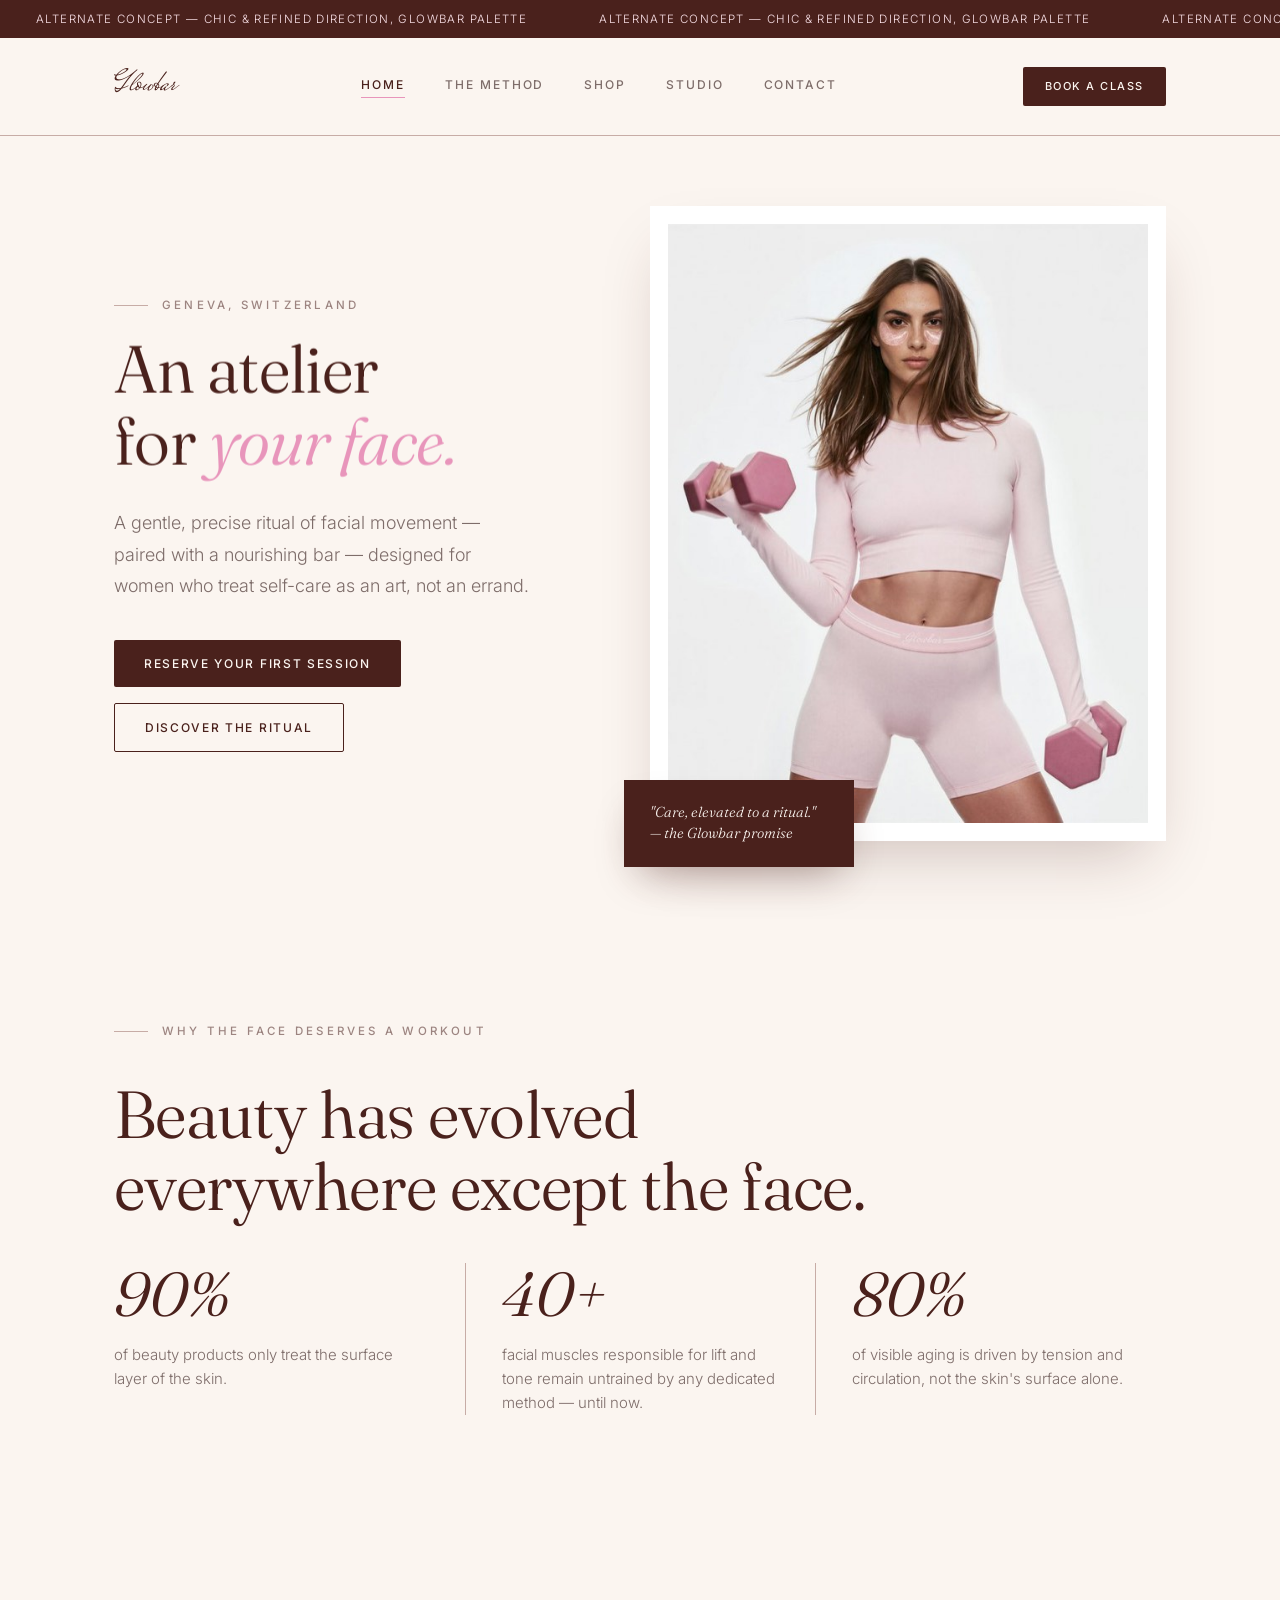
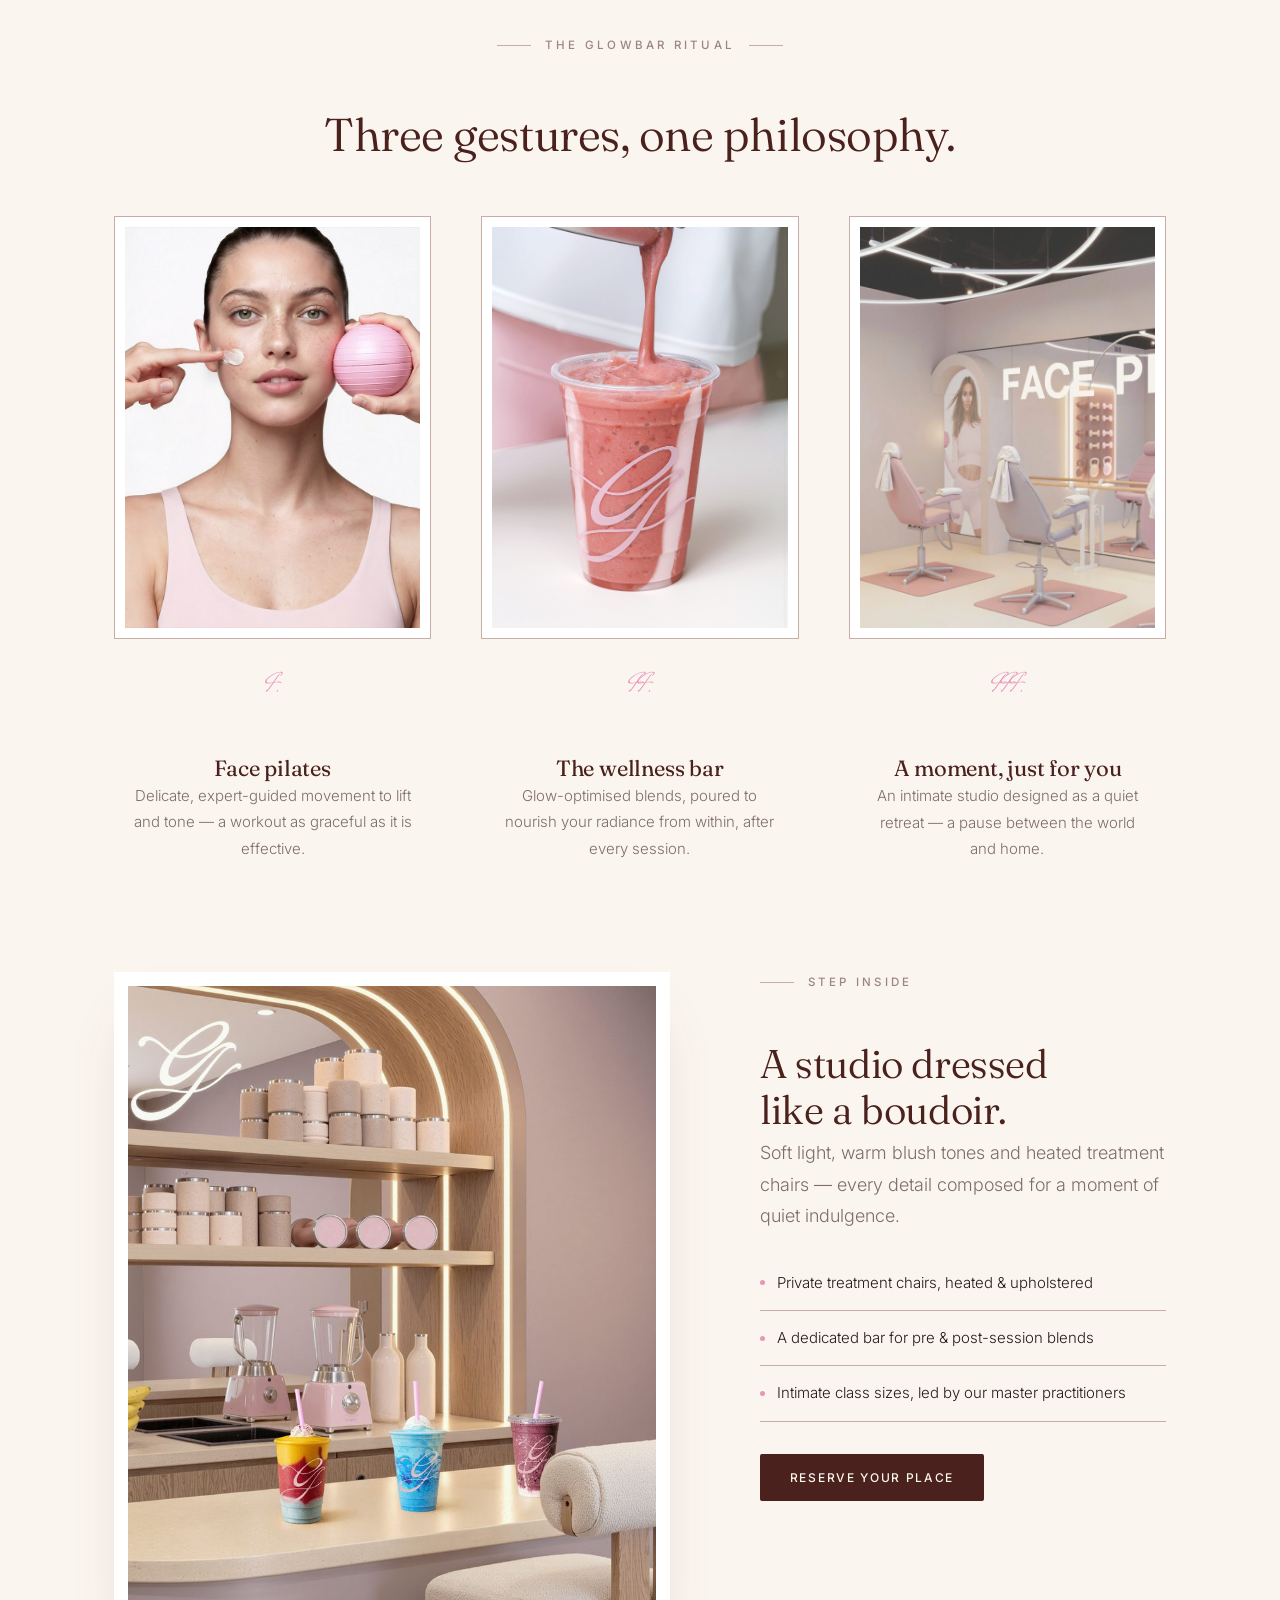
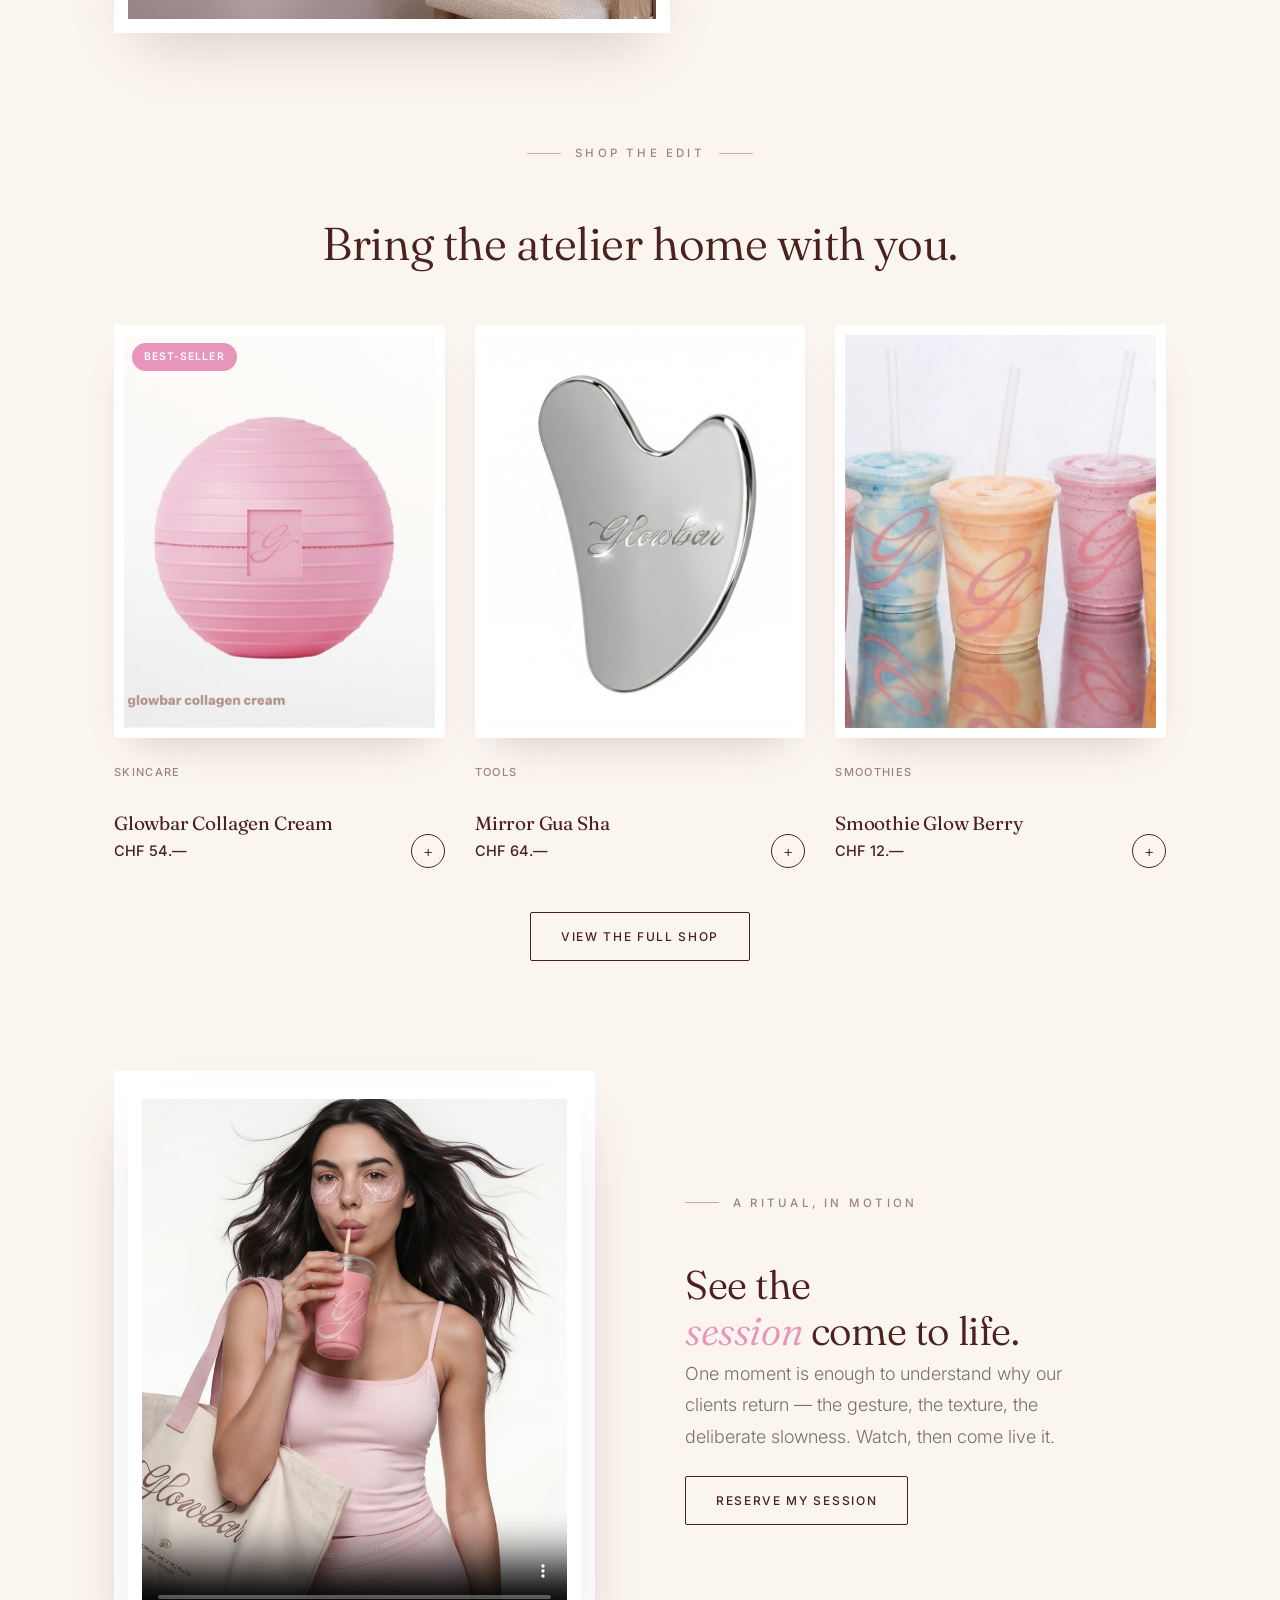
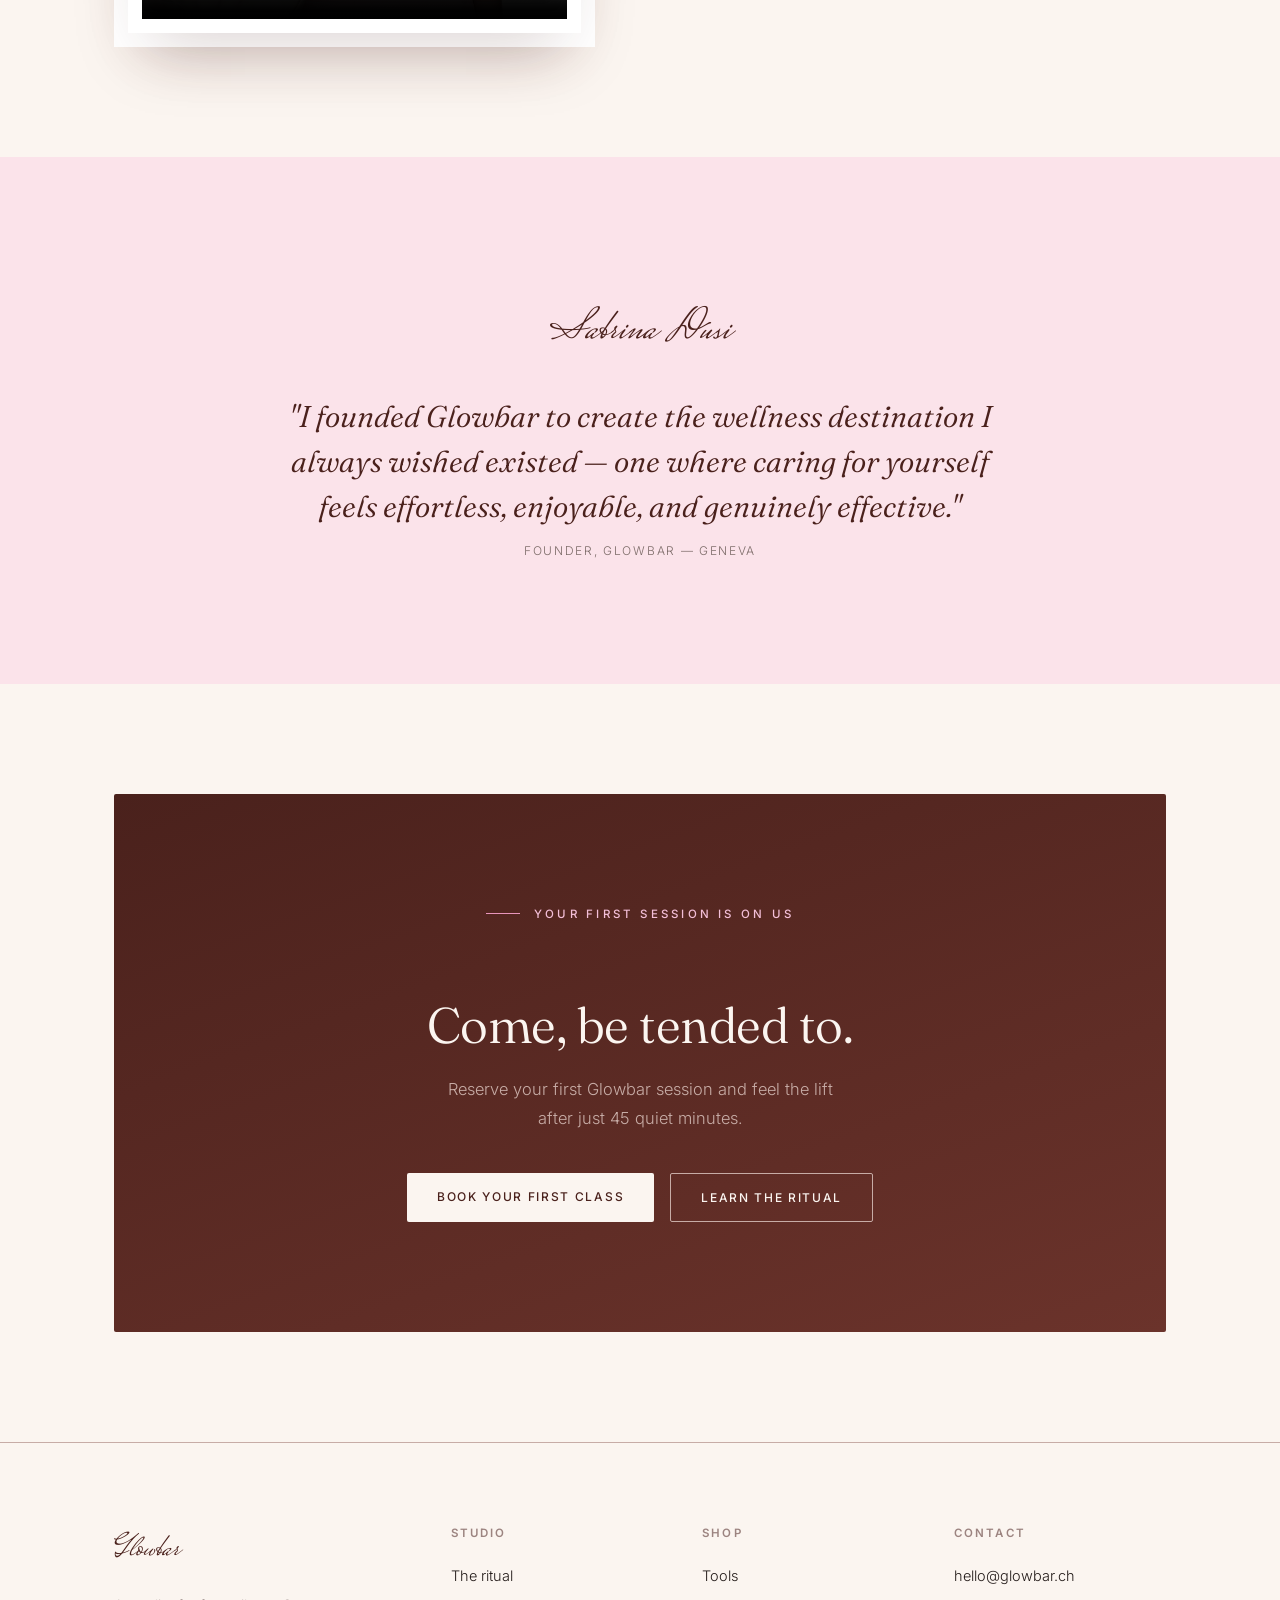
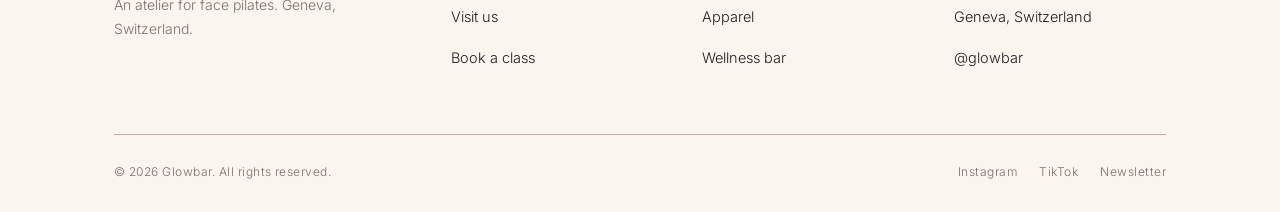
==== index.html @ 86239faf "Translate remaining French text to English Covers the page title, the video feature section (eyebrow" ====
<!DOCTYPE html>
<html lang="en">
<head>
<meta charset="UTF-8">
<meta name="viewport" content="width=device-width, initial-scale=1.0">
<title>Glowbar — Home of Face Pilates | Geneva</title>
<meta name="description" content="Glowbar — Geneva's atelier of face pilates. An intimate ritual of movement, nourishment and grace.">
<link rel="preconnect" href="https://fonts.googleapis.com">
<link rel="preconnect" href="https://fonts.gstatic.com" crossorigin>
<link href="https://fonts.googleapis.com/css2?family=Fraunces:ital,opsz,wght@0,9..144,300;0,9..144,340;0,9..144,400;0,9..144,500;0,9..144,600;1,9..144,300;1,9..144,400;1,9..144,500&family=Inter:wght@300;400;500;600&family=Mrs+Saint+Delafield&display=swap" rel="stylesheet">
<style>
  :root{
    --cream:        #FBF5F0;
    --cream-deep:   #F3E9E2;
    --blush:        #FBE3EA;
    --pink:         #F3BFD8;
    --pink-deep:    #E895BB;
    --mauve:        #C7ACA6;
    --mauve-deep:   #9C8480;
    --taupe:        #7E6D6A;
    --oxblood:      #4A211C;
    --oxblood-2:    #6B332B;
    --ink:          #241C1A;
    --white:        #FFFFFF;

    --font-display: 'Fraunces', serif;
    --font-script:  'Mrs Saint Delafield', cursive;
    --font-body:    'Inter', sans-serif;
    --ease: cubic-bezier(.16,.8,.3,1);
  }
  *,*::before,*::after{box-sizing:border-box;}
  html{scroll-behavior:smooth;}
  body{
    margin:0;background:var(--cream);color:var(--ink);
    font-family:var(--font-body);font-weight:300;
    font-size:16.5px;line-height:1.75;-webkit-font-smoothing:antialiased;
  }
  img{max-width:100%;display:block;}
  a{color:inherit;text-decoration:none;}
  ::selection{background:var(--pink);color:var(--oxblood);}
  .container{max-width:1180px;margin:0 auto;padding:0 clamp(20px,5vw,64px);}
  .eyebrow{
    display:flex;align-items:center;gap:14px;
    font-family:var(--font-body);font-size:11.5px;letter-spacing:.28em;text-transform:uppercase;
    color:var(--mauve-deep);margin-bottom:22px;font-weight:500;
  }
  .eyebrow::before, .eyebrow.center::after{content:"";width:34px;height:1px;background:var(--mauve);}
  .eyebrow.center{justify-content:center;}
  .center{text-align:center;}
  h1,h2,h3{font-family:var(--font-display);font-weight:400;letter-spacing:-0.01em;color:var(--oxblood);}
  em{font-style:italic;color:var(--pink-deep);}
  .script{font-family:var(--font-script);color:var(--oxblood);}

  /* HEADER */
  header{
    position:sticky;top:0;z-index:50;
    background:rgba(251,245,240,.9);backdrop-filter:blur(10px);
    border-bottom:1px solid var(--mauve);
  }
  .nav{display:flex;align-items:center;justify-content:space-between;padding:22px clamp(20px,5vw,64px);max-width:1180px;margin:0 auto;}
  .nav-logo{font-family:var(--font-script);font-size:30px;color:var(--oxblood);}
  .nav-links{display:flex;gap:40px;font-size:12px;letter-spacing:.16em;text-transform:uppercase;font-weight:500;}
  .nav-links a{position:relative;color:var(--taupe);padding-bottom:3px;}
  .nav-links a::after{
    content:"";position:absolute;left:0;right:0;bottom:0;height:1px;background:var(--pink-deep);
    transform:scaleX(0);transform-origin:left;transition:transform .35s var(--ease);
  }
  .nav-links a:hover::after, .nav-links a.active::after{transform:scaleX(1);}
  .nav-links a.active{color:var(--oxblood);}
  .nav-right{display:flex;align-items:center;gap:18px;}
  .nav-toggle{
    display:none;flex-direction:column;gap:5px;background:none;border:none;cursor:pointer;padding:8px;
  }
  .nav-toggle span{width:22px;height:1.5px;background:var(--oxblood);display:block;transition:transform .3s var(--ease),opacity .3s var(--ease);}
  .nav-toggle.open span:nth-child(1){transform:translateY(6.5px) rotate(45deg);}
  .nav-toggle.open span:nth-child(2){opacity:0;}
  .nav-toggle.open span:nth-child(3){transform:translateY(-6.5px) rotate(-45deg);}
  .mobile-panel{
    display:none;flex-direction:column;border-top:1px solid var(--mauve);background:var(--cream);
  }
  .mobile-panel.open{display:flex;}
  .mobile-panel a{
    padding:16px clamp(20px,5vw,64px);border-bottom:1px solid var(--mauve);
    font-size:13px;letter-spacing:.1em;text-transform:uppercase;font-weight:500;color:var(--ink);
  }
  .mobile-panel a.active{color:var(--oxblood);}
  .btn{
    display:inline-block;font-size:12px;letter-spacing:.14em;text-transform:uppercase;font-weight:500;
    padding:13px 30px;border-radius:2px;transition:all .3s var(--ease);
  }
  .btn-primary{background:var(--oxblood);color:var(--cream);}
  .btn-primary:hover{background:var(--oxblood-2);}
  .btn-outline{border:1px solid var(--oxblood);color:var(--oxblood);}
  .btn-outline:hover{background:var(--oxblood);color:var(--cream);}
  .btn-sm{padding:10px 22px;font-size:11px;}

  /* HERO */
  .hero{padding:70px 0 110px;position:relative;}
  .hero-grid{display:grid;grid-template-columns:.95fr 1.05fr;gap:70px;align-items:center;}
  .display{font-size:clamp(42px,5.2vw,68px);line-height:1.08;margin:0 0 26px;font-weight:340;}
  .hero-stats .display{max-width:780px;}
  .stats-row{
    display:grid;grid-template-columns:repeat(3,1fr);gap:0;margin-top:56px;
  }
  .stat-block{
    padding:0 36px;border-left:1px solid var(--mauve);
  }
  .stat-block:first-child{padding-left:0;border-left:none;}
  .stat-number{
    display:block;font-family:var(--font-display);font-style:italic;font-weight:340;
    font-size:clamp(40px,5vw,62px);color:var(--oxblood);line-height:1;margin-bottom:18px;
  }
  .stat-block p{color:var(--taupe);font-size:15px;line-height:1.6;margin:0;}
  @media (max-width:900px){
    .stats-row{grid-template-columns:1fr;gap:36px;}
    .stat-block{padding-left:0;border-left:none;padding-top:28px;border-top:1px solid var(--mauve);}
    .stat-block:first-child{padding-top:0;border-top:none;}
  }
  .lede{font-size:18px;color:var(--taupe);max-width:420px;margin-bottom:38px;font-weight:300;}
  .cta-row{display:flex;gap:16px;flex-wrap:wrap;}
  .hero-media{position:relative;}
  .hero-media .frame{
    position:relative;padding:18px;background:var(--white);
    box-shadow:0 30px 60px -20px rgba(74,33,28,.25);
  }
  .hero-media img{aspect-ratio:4/5;object-fit:cover;}
  .hero-media .corner{
    position:absolute;bottom:-26px;left:-26px;
    background:var(--oxblood);color:var(--cream);
    padding:22px 26px;max-width:230px;
    font-family:var(--font-display);font-style:italic;font-size:14.5px;line-height:1.5;
    box-shadow:0 20px 40px -15px rgba(74,33,28,.4);
  }

  /* DIVIDER QUOTE */
  .statement{padding:100px 0;text-align:center;border-top:1px solid var(--mauve);border-bottom:1px solid var(--mauve);}
  .statement p{
    font-family:var(--font-display);font-style:italic;font-weight:340;
    font-size:clamp(24px,3.4vw,38px);line-height:1.35;max-width:820px;margin:0 auto;color:var(--oxblood);
  }

  /* METHOD */
  .section{padding:110px 0;}
  .section-head{max-width:640px;margin:0 auto 70px;}
  .section-head h2{font-size:clamp(30px,3.6vw,46px);line-height:1.15;font-weight:340;}
  .pillars{display:grid;grid-template-columns:repeat(3,1fr);gap:50px;}
  .pillar{text-align:center;}
  .pillar-media{
    aspect-ratio:3/4;overflow:hidden;margin-bottom:26px;
    border:1px solid var(--mauve);padding:10px;background:var(--white);
  }
  .pillar-media img{width:100%;height:100%;object-fit:cover;}
  .pillar .roman{font-family:var(--font-script);font-size:26px;color:var(--pink-deep);display:block;margin-bottom:10px;}
  .pillar h3{font-size:22px;margin-bottom:12px;font-weight:400;}
  .pillar p{color:var(--taupe);font-size:15px;max-width:280px;margin:0 auto;}

  /* SPLIT */
  .split{display:grid;grid-template-columns:1fr 1fr;gap:90px;align-items:center;}
  .split.split-wide{grid-template-columns:1.3fr .95fr;align-items:stretch;}
  .split.split-wide .split-media{height:100%;}
  .split.split-wide .split-media img{height:100%;object-fit:cover;}
  .split-media{padding:14px;background:var(--white);box-shadow:0 30px 60px -25px rgba(74,33,28,.22);}
  .split-media img{aspect-ratio:5/6;object-fit:cover;}
  .split-copy h2{font-size:clamp(28px,3.4vw,40px);line-height:1.15;margin-bottom:20px;font-weight:340;}
  .split-copy .lede{margin-bottom:24px;}
  .split-copy ul{list-style:none;margin:0 0 32px;padding:0;}
  .split-copy li{
    padding:14px 0;border-bottom:1px solid var(--mauve);
    display:flex;align-items:center;gap:12px;color:var(--ink);font-size:15px;
  }
  .split-copy li::before{content:"";width:5px;height:5px;border-radius:50%;background:var(--pink-deep);flex:none;}

  /* ESHOP PREVIEW */
  .eshop-preview{display:grid;grid-template-columns:repeat(3,1fr);gap:30px;}
  .eshop-card-media{
    aspect-ratio:4/5;background:var(--white);padding:10px;margin-bottom:18px;
    box-shadow:0 20px 40px -22px rgba(74,33,28,.25);position:relative;overflow:hidden;
  }
  .eshop-card-media img{width:100%;height:100%;object-fit:cover;transition:transform .5s var(--ease);}
  .eshop-card:hover .eshop-card-media img{transform:scale(1.04);}
  .eshop-card-tag{
    position:absolute;top:18px;left:18px;background:var(--pink-deep);color:var(--white);
    font-size:10.5px;letter-spacing:.1em;text-transform:uppercase;padding:5px 12px;border-radius:999px;font-weight:600;
  }
  .eshop-card .cat{font-size:11px;letter-spacing:.12em;text-transform:uppercase;color:var(--mauve-deep);font-weight:500;}
  .eshop-card h3{font-size:19px;margin:6px 0 10px;font-weight:400;}
  .eshop-card .product-row{display:flex;align-items:center;justify-content:space-between;}
  .eshop-card .price{font-family:var(--font-body);font-size:14.5px;color:var(--oxblood);font-weight:500;}
  .eshop-card .add-link{
    width:34px;height:34px;border-radius:50%;border:1px solid var(--oxblood);color:var(--oxblood);
    display:flex;align-items:center;justify-content:center;font-size:16px;transition:all .25s var(--ease);
  }
  .eshop-card .add-link:hover{background:var(--oxblood);color:var(--cream);transform:rotate(90deg);}

  /* VIDEO FEATURE */
  .video-feature{
    position:relative;padding:14px;background:var(--white);
    box-shadow:0 30px 60px -25px rgba(74,33,28,.22);
  }
  .video-feature video{width:100%;aspect-ratio:9/16;max-height:520px;object-fit:cover;display:block;background:var(--ink);}

  @media (max-width:900px){
    .eshop-preview{grid-template-columns:1fr 1fr;}
  }

  /* FOUNDER QUOTE */
  .quote-section{padding:120px 0;background:var(--blush);}
  .quote-block{max-width:760px;margin:0 auto;text-align:center;}
  .quote-block .script{font-size:44px;display:block;margin-bottom:24px;}
  .quote-block blockquote{
    font-family:var(--font-display);font-style:italic;font-weight:340;
    font-size:clamp(22px,2.8vw,30px);line-height:1.5;color:var(--oxblood);margin:0 0 22px;
  }
  .quote-block cite{font-size:12px;letter-spacing:.14em;text-transform:uppercase;color:var(--taupe);font-style:normal;}

  /* CTA */
  .cta-band{
    background:linear-gradient(160deg,var(--oxblood),var(--oxblood-2));
    color:var(--cream);padding:110px 0;text-align:center;border-radius:2px;
  }
  .cta-band .eyebrow{color:var(--pink);justify-content:center;}
  .cta-band .eyebrow::before, .cta-band .eyebrow::after{background:var(--pink-deep);}
  .cta-band h2{color:var(--cream);font-size:clamp(30px,4.2vw,50px);font-weight:340;margin-bottom:22px;}
  .cta-band p{color:var(--mauve);max-width:420px;margin:0 auto 40px;}
  .cta-band .cta-row{justify-content:center;}
  .btn-light{background:var(--cream);color:var(--oxblood);}
  .btn-light:hover{background:var(--white);}
  .btn-ghost-dark{border:1px solid var(--mauve);color:var(--cream);}
  .btn-ghost-dark:hover{border-color:var(--cream);}

  /* FOOTER */
  footer{padding:80px 0 30px;border-top:1px solid var(--mauve);}
  .footer-top{display:grid;grid-template-columns:1.4fr 1fr 1fr 1fr;gap:40px;padding-bottom:50px;}
  .footer-brand .script{font-size:32px;display:block;margin-bottom:10px;}
  .footer-brand p{color:var(--taupe);font-size:14px;max-width:240px;}
  .footer-col h4{font-size:11.5px;letter-spacing:.18em;text-transform:uppercase;color:var(--mauve-deep);margin:0 0 18px;font-weight:600;}
  .footer-col ul{list-style:none;margin:0;padding:0;}
  .footer-col li{margin-bottom:12px;}
  .footer-col a{color:var(--ink);font-size:14.5px;}
  .footer-col a:hover{color:var(--pink-deep);}
  .footer-bottom{
    display:flex;justify-content:space-between;padding-top:26px;border-top:1px solid var(--mauve);
    font-size:12px;color:var(--taupe);letter-spacing:.04em;
  }
  .footer-social{display:flex;gap:22px;}
  .footer-social a:hover{color:var(--pink-deep);}
  .banner{
    background:var(--oxblood);color:var(--blush);padding:9px 0;
    font-size:11.5px;letter-spacing:.12em;text-transform:uppercase;
    overflow:hidden;white-space:nowrap;
  }
  .banner .marquee{
    display:inline-flex;width:max-content;
    animation:marquee-scroll 24s linear infinite;
  }
  .banner .marquee span{padding:0 36px;}
  @keyframes marquee-scroll{
    from{transform:translateX(0);}
    to{transform:translateX(-50%);}
  }
  @media (prefers-reduced-motion:reduce){
    .banner .marquee{animation:none;}
  }

  /* TEXT DRIFT ON SCROLL */
  [data-parallax]{will-change:transform;}
  @media (prefers-reduced-motion:reduce){
    [data-parallax]{transform:none !important;}
  }

  @media (max-width:900px){
    .hero-grid, .split, .split.split-wide, .footer-top{grid-template-columns:1fr;gap:50px;}
    .split.split-wide .split-media{height:auto;}
    .split.split-wide .split-media img{height:auto;aspect-ratio:16/9;}
    .pillars{grid-template-columns:1fr;gap:60px;}
    .nav-links{display:none;}
    .nav-toggle{display:inline-flex;}
    .hero-media .corner{position:static;margin-top:18px;max-width:none;}
  }
</style>
</head>
<body>

<div class="banner">
  <div class="marquee" aria-hidden="false">
    <span>Alternate concept — chic &amp; refined direction, Glowbar palette</span>
    <span>Alternate concept — chic &amp; refined direction, Glowbar palette</span>
    <span>Alternate concept — chic &amp; refined direction, Glowbar palette</span>
    <span>Alternate concept — chic &amp; refined direction, Glowbar palette</span>
  </div>
</div>

<header>
  <nav class="nav">
    <a href="#" class="nav-logo">Glowbar</a>
    <div class="nav-links">
      <a href="#" class="active">Home</a>
      <a href="#method">The Method</a>
      <a href="shop.html">Shop</a>
      <a href="#studio">Studio</a>
      <a href="#contact">Contact</a>
    </div>
    <div class="nav-right">
      <a href="#book" class="btn btn-primary btn-sm">Book a class</a>
      <button class="nav-toggle" aria-label="Open menu" aria-expanded="false">
        <span></span><span></span><span></span>
      </button>
    </div>
  </nav>
  <div class="mobile-panel">
    <a href="#" class="active">Home</a>
    <a href="#method">The Method</a>
    <a href="shop.html">Shop</a>
    <a href="#studio">Studio</a>
    <a href="#contact">Contact</a>
    <a href="#book">Book a class</a>
  </div>
</header>

<main>

  <section class="hero">
    <div class="container hero-grid">
      <div class="hero-copy">
        <span class="eyebrow">Geneva, Switzerland</span>
        <h1 class="display" data-parallax>An atelier<br>for <em>your face.</em></h1>
        <p class="lede">A gentle, precise ritual of facial movement — paired with a nourishing bar — designed for women who treat self-care as an art, not an errand.</p>
        <div class="cta-row">
          <a href="#book" class="btn btn-primary">Reserve your first session</a>
          <a href="#method" class="btn btn-outline">Discover the ritual</a>
        </div>
      </div>
      <div class="hero-media">
        <div class="frame">
          <img src="assets/campaign-dumbbells.jpg" alt="Glowbar client holding pink sculpting weights" loading="eager" fetchpriority="high" decoding="async">
        </div>
        <div class="corner">"Care, elevated to a ritual." — the Glowbar promise</div>
      </div>
    </div>
  </section>

  <section class="hero hero-stats">
    <div class="container">
      <span class="eyebrow">Why the face deserves a workout</span>
      <h2 class="display" data-parallax>Beauty has evolved<br>everywhere except the face.</h2>
      <div class="stats-row">
        <div class="stat-block">
          <span class="stat-number">90%</span>
          <p>of beauty products only treat the surface layer of the skin.</p>
        </div>
        <div class="stat-block">
          <span class="stat-number">40+</span>
          <p>facial muscles responsible for lift and tone remain untrained by any dedicated method — until now.</p>
        </div>
        <div class="stat-block">
          <span class="stat-number">80%</span>
          <p>of visible aging is driven by tension and circulation, not the skin's surface alone.</p>
        </div>
      </div>
    </div>
  </section>

<section class="section" id="method">
    <div class="container">
      <div class="section-head center">
        <span class="eyebrow center">The Glowbar Ritual</span>
        <h2 data-parallax>Three gestures, one philosophy.</h2>
      </div>
      <div class="pillars">
        <article class="pillar">
          <div class="pillar-media"><img src="assets/treatment-ball.jpg" alt="Facial sculpting tool applied to the cheek" loading="lazy" decoding="async"></div>
          <span class="roman">I.</span>
          <h3 data-parallax>Face pilates</h3>
          <p>Delicate, expert-guided movement to lift and tone — a workout as graceful as it is effective.</p>
        </article>
        <article class="pillar">
          <div class="pillar-media"><img src="assets/smoothie-pour.jpg" alt="A Glowbar smoothie being poured" loading="lazy" decoding="async"></div>
          <span class="roman">II.</span>
          <h3 data-parallax>The wellness bar</h3>
          <p>Glow-optimised blends, poured to nourish your radiance from within, after every session.</p>
        </article>
        <article class="pillar">
          <div class="pillar-media"><img src="assets/studio-interior.jpg" alt="Glowbar studio interior" loading="lazy" decoding="async"></div>
          <span class="roman">III.</span>
          <h3 data-parallax>A moment, just for you</h3>
          <p>An intimate studio designed as a quiet retreat — a pause between the world and home.</p>
        </article>
      </div>
    </div>
  </section>

  <section class="section" id="studio" style="padding-top:0;">
    <div class="container">
      <div class="split split-wide">
        <div class="split-media"><img src="assets/wellness-counter.jpg" alt="Glowbar wellness bar counter with neon signage, smoothies and fresh ingredients" loading="lazy" decoding="async"></div>
        <div class="split-copy">
          <span class="eyebrow">Step inside</span>
          <h2 data-parallax>A studio dressed<br>like a boudoir.</h2>
          <p class="lede">Soft light, warm blush tones and heated treatment chairs — every detail composed for a moment of quiet indulgence.</p>
          <ul>
            <li>Private treatment chairs, heated &amp; upholstered</li>
            <li>A dedicated bar for pre &amp; post-session blends</li>
            <li>Intimate class sizes, led by our master practitioners</li>
          </ul>
          <div class="cta-row"><a href="#book" class="btn btn-primary">Reserve your place</a></div>
        </div>
      </div>
    </div>
  </section>

  <section class="section" style="padding-top:0;">
    <div class="container">
      <div class="section-head center">
        <span class="eyebrow center">Shop the edit</span>
        <h2 data-parallax>Bring the atelier home with you.</h2>
      </div>
      <div class="eshop-preview">
        <article class="eshop-card">
          <div class="eshop-card-media">
            <span class="eshop-card-tag">Best-seller</span>
            <img src="assets/product-collagen-cream.jpg" alt="Glowbar Collagen Cream" loading="lazy" decoding="async" width="800" height="946">
          </div>
          <span class="cat">Skincare</span>
          <h3 data-parallax>Glowbar Collagen Cream</h3>
          <div class="product-row">
            <span class="price">CHF 54.—</span>
            <a href="shop.html" class="add-link" aria-label="Discover Glowbar Collagen Cream">+</a>
          </div>
        </article>
        <article class="eshop-card">
          <div class="eshop-card-media">
            <img src="assets/product-tools-set.jpg" alt="Roller quartz rose, gua sha miroir et bandeau Glowbar" loading="lazy" decoding="async" width="800" height="800">
          </div>
          <span class="cat">Tools</span>
          <h3 data-parallax>Mirror Gua Sha</h3>
          <div class="product-row">
            <span class="price">CHF 64.—</span>
            <a href="shop.html" class="add-link" aria-label="Discover Mirror Gua Sha">+</a>
          </div>
        </article>
        <article class="eshop-card">
          <div class="eshop-card-media">
            <img src="assets/product-smoothie-lineup.jpg" alt="Gamme de smoothies glow Glowbar" loading="lazy" decoding="async" width="800" height="447">
          </div>
          <span class="cat">Smoothies</span>
          <h3 data-parallax>Smoothie Glow Berry</h3>
          <div class="product-row">
            <span class="price">CHF 12.—</span>
            <a href="shop.html" class="add-link" aria-label="Discover Smoothie Glow Berry">+</a>
          </div>
        </article>
      </div>
      <div class="cta-row" style="justify-content:center;margin-top:44px;">
        <a href="shop.html" class="btn btn-outline">View the full shop</a>
      </div>
    </div>
  </section>

  <section class="section" style="padding-top:0;">
    <div class="container">
      <div class="split">
        <div class="split-media">
          <div class="video-feature">
            <video controls preload="none" poster="assets/campaign-smoothie-tote.jpg" playsinline aria-label="Glowbar — discover the ritual in motion">
              <source src="assets/video/glow-ritual-2.mp4" type="video/mp4">
            </video>
          </div>
        </div>
        <div class="split-copy">
          <span class="eyebrow">A ritual, in motion</span>
          <h2 data-parallax>See the<br><em>session</em> come to life.</h2>
          <p class="lede">One moment is enough to understand why our clients return — the gesture, the texture, the deliberate slowness. Watch, then come live it.</p>
          <div class="cta-row"><a href="#book" class="btn btn-outline">Reserve my session</a></div>
        </div>
      </div>
    </div>
  </section>

  <section class="quote-section">
    <div class="container">
      <div class="quote-block">
        <span class="script" data-parallax>Sabrina Dusi</span>
        <blockquote data-parallax>"I founded Glowbar to create the wellness destination I always wished existed — one where caring for yourself feels effortless, enjoyable, and genuinely effective."</blockquote>
        <cite>Founder, Glowbar — Geneva</cite>
      </div>
    </div>
  </section>

  <section class="section" id="book">
    <div class="container">
      <div class="cta-band">
        <span class="eyebrow">Your first session is on us</span>
        <h2 data-parallax>Come, be tended to.</h2>
        <p>Reserve your first Glowbar session and feel the lift after just 45 quiet minutes.</p>
        <div class="cta-row">
          <a href="#" class="btn btn-light">Book your first class</a>
          <a href="#method" class="btn btn-ghost-dark">Learn the ritual</a>
        </div>
      </div>
    </div>
  </section>

</main>

<footer id="contact">
  <div class="container">
    <div class="footer-top">
      <div class="footer-brand">
        <span class="script">Glowbar</span>
        <p>An atelier for face pilates. Geneva, Switzerland.</p>
      </div>
      <div class="footer-col">
        <h4>Studio</h4>
        <ul>
          <li><a href="#method">The ritual</a></li>
          <li><a href="#studio">Visit us</a></li>
          <li><a href="#book">Book a class</a></li>
        </ul>
      </div>
      <div class="footer-col">
        <h4>Shop</h4>
        <ul>
          <li><a href="shop.html">Tools</a></li>
          <li><a href="shop.html">Apparel</a></li>
          <li><a href="shop.html">Wellness bar</a></li>
        </ul>
      </div>
      <div class="footer-col">
        <h4>Contact</h4>
        <ul>
          <li><a href="mailto:hello@glowbar.ch">hello@glowbar.ch</a></li>
          <li><a href="#">Geneva, Switzerland</a></li>
          <li><a href="#">@glowbar</a></li>
        </ul>
      </div>
    </div>
    <div class="footer-bottom">
      <span>© 2026 Glowbar. All rights reserved.</span>
      <div class="footer-social">
        <a href="#">Instagram</a><a href="#">TikTok</a><a href="#">Newsletter</a>
      </div>
    </div>
  </div>
</footer>

<script src="script.js" defer></script>
</body>
</html>
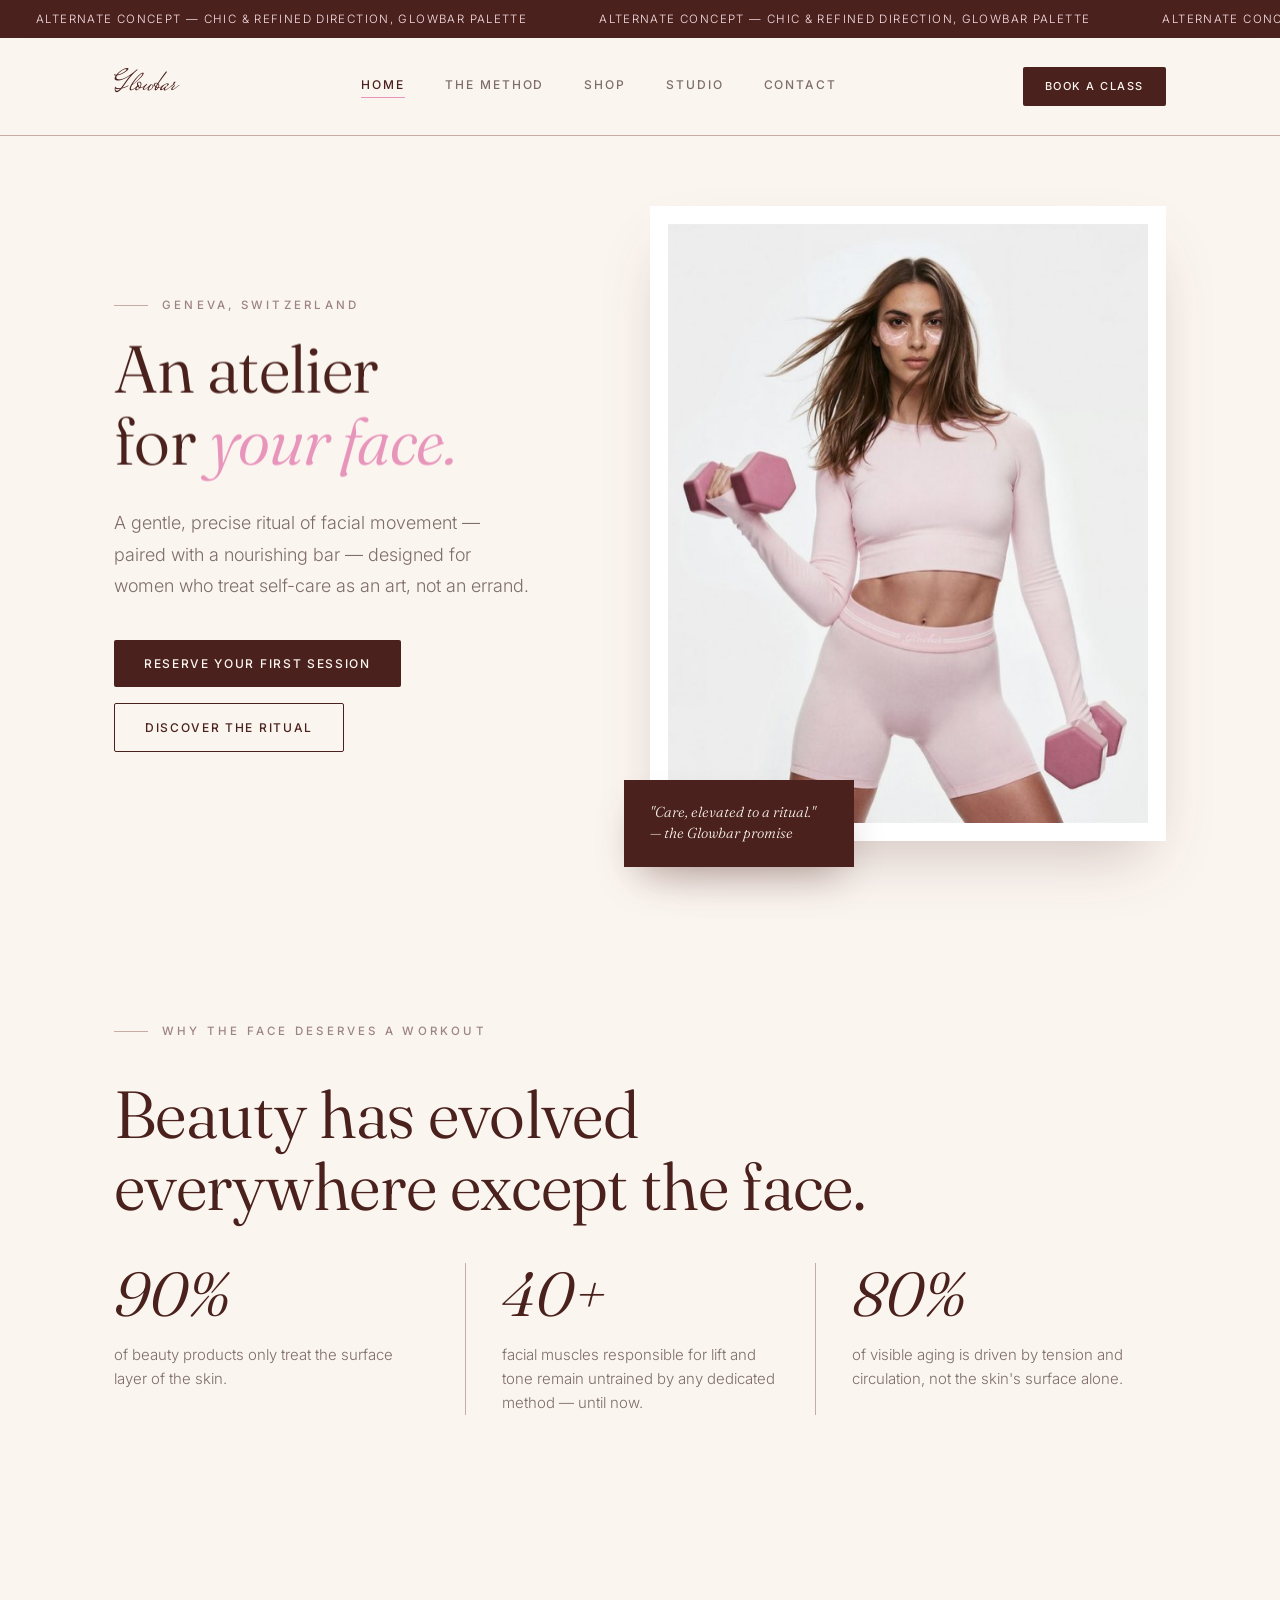
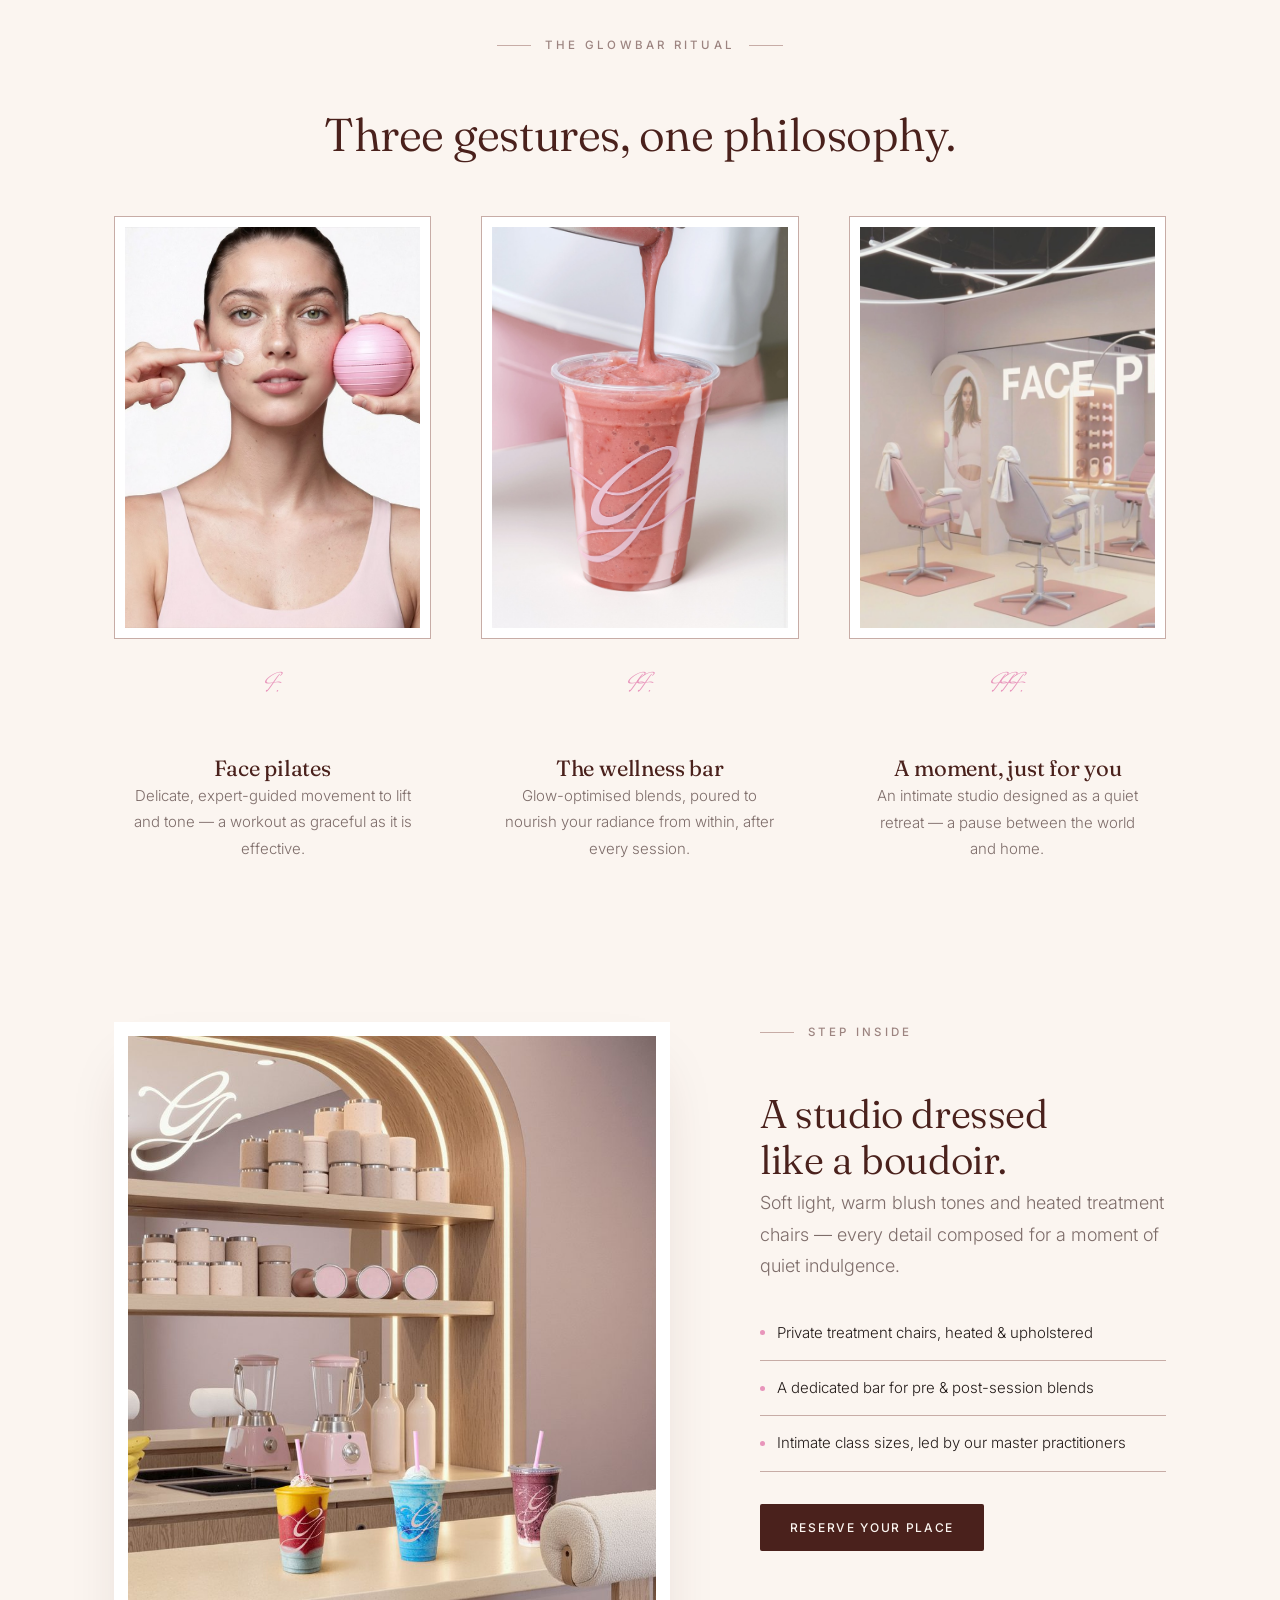
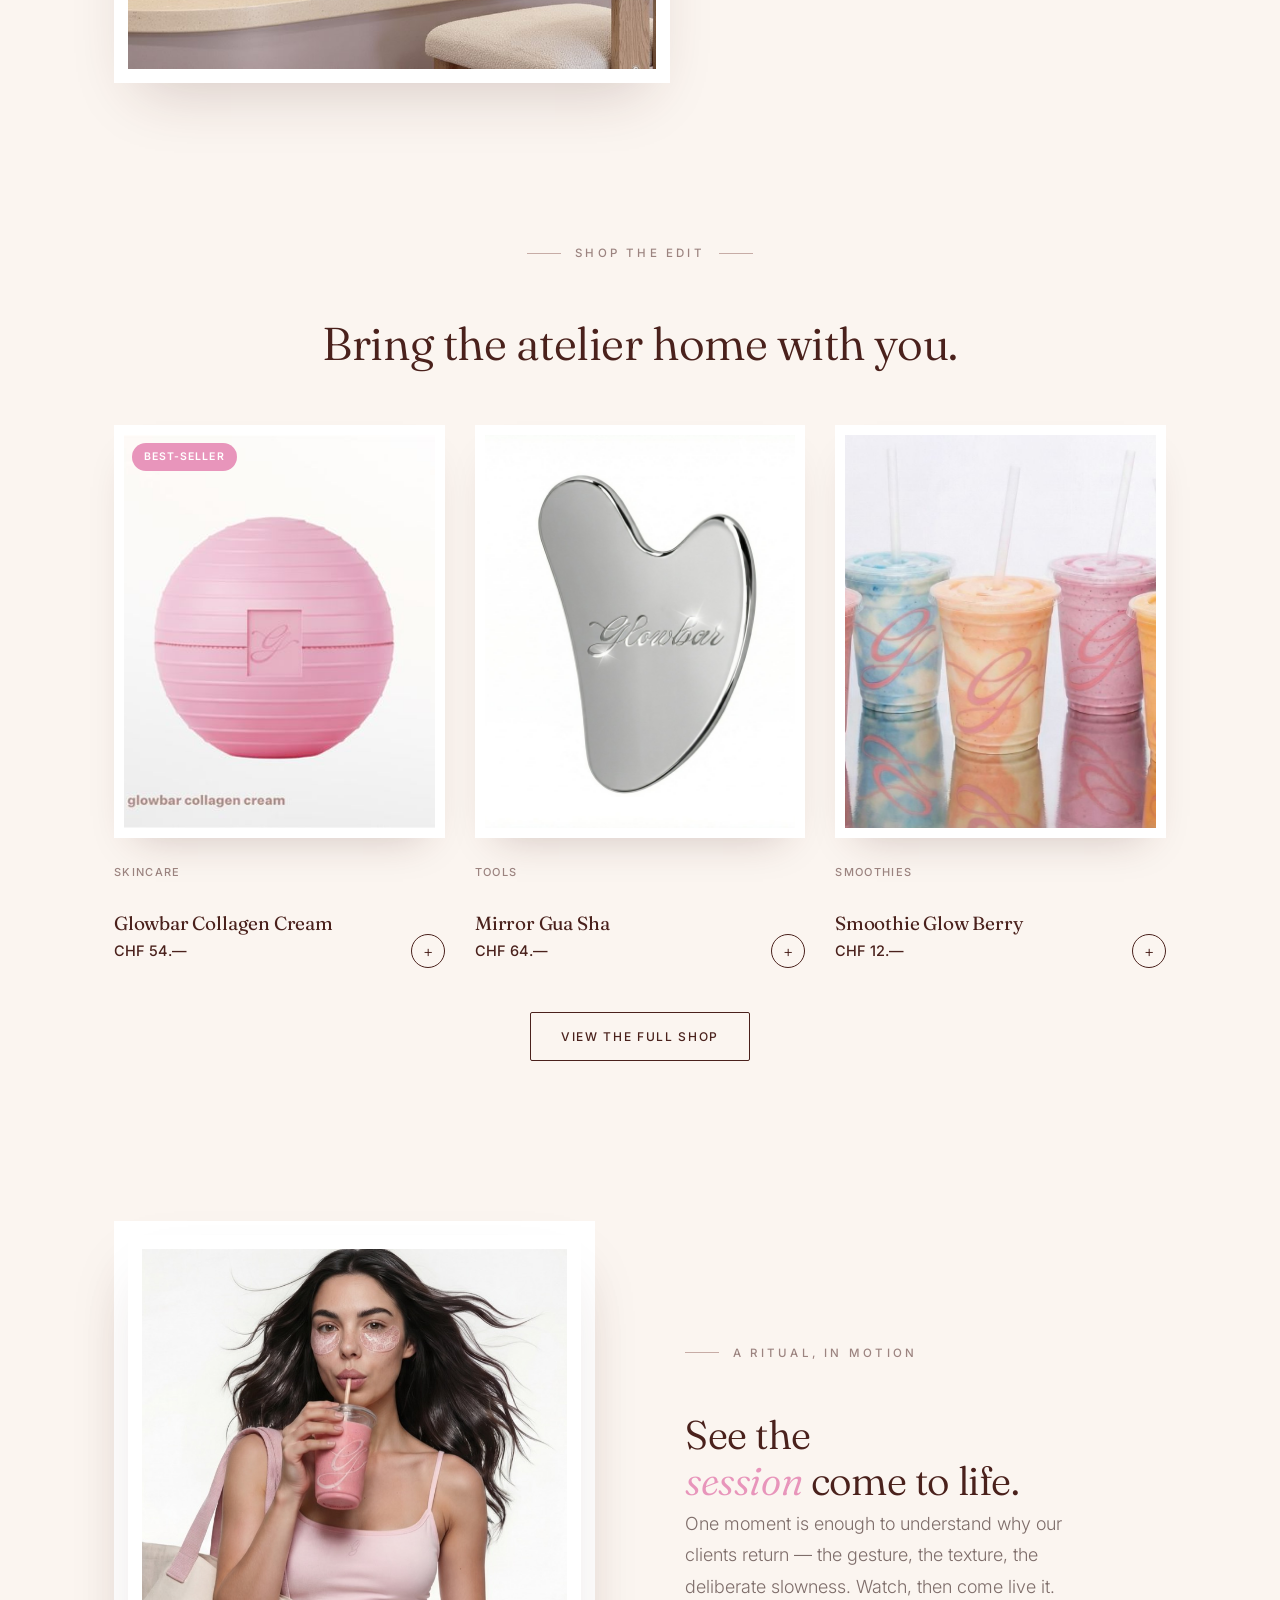
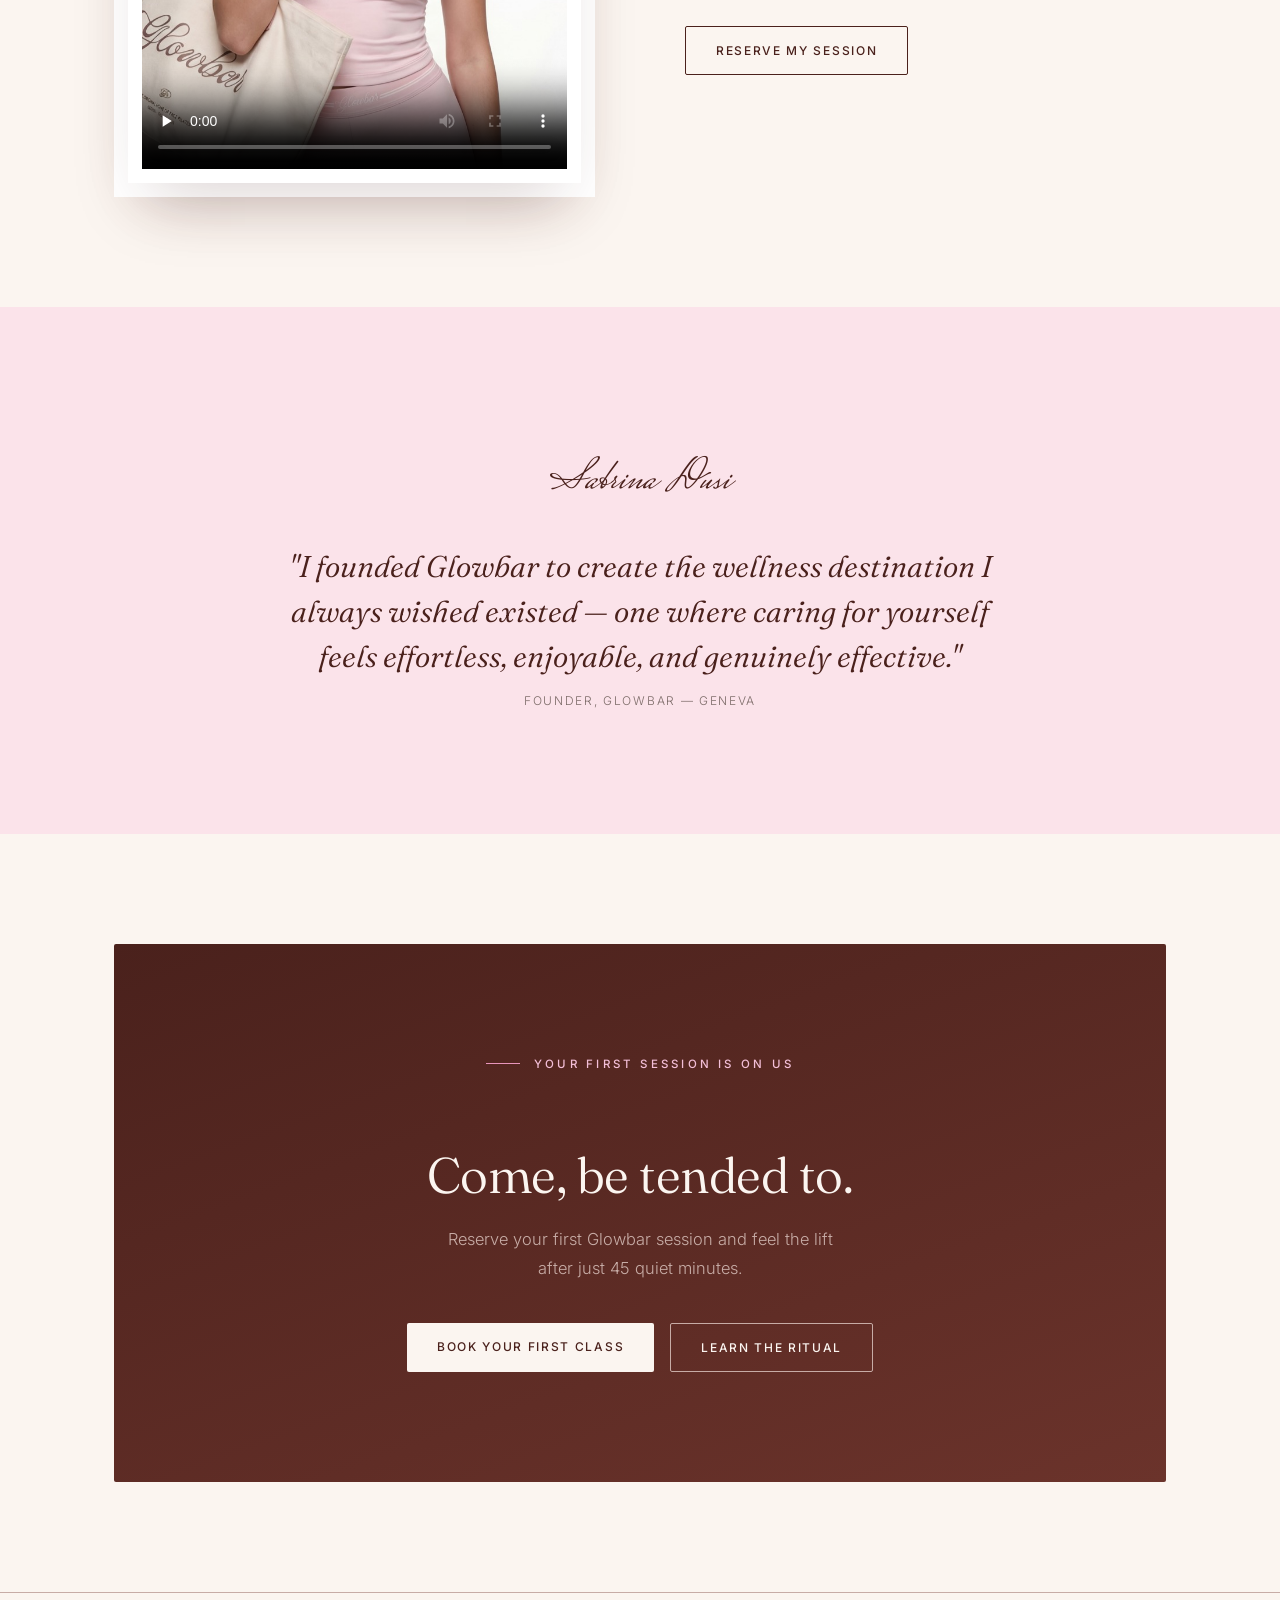
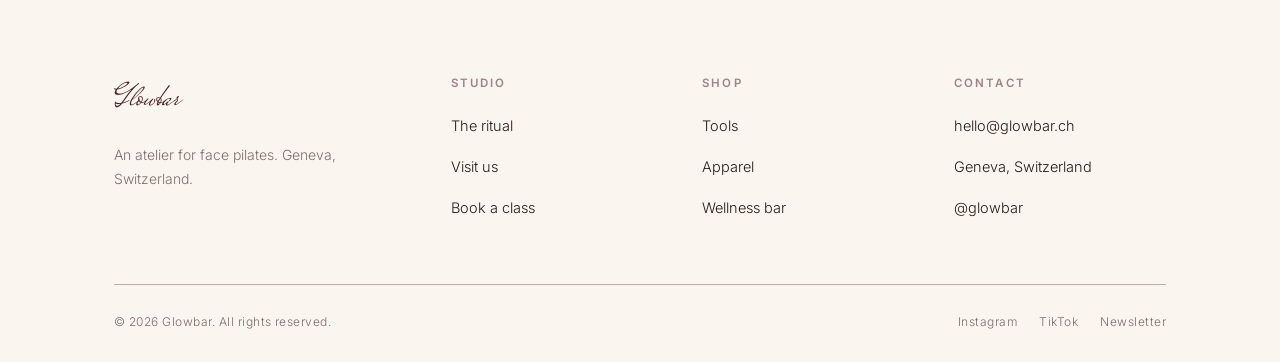
==== commit af6867d4: "Add breathing room between Method and Video feature sections Studio, Shop preview, and Video feature" ====
--- a/index.html
+++ b/index.html
@@ -389,7 +389,7 @@
     </div>
   </section>
 
-  <section class="section" id="studio" style="padding-top:0;">
+  <section class="section" id="studio" style="padding-top:50px;">
     <div class="container">
       <div class="split split-wide">
         <div class="split-media"><img src="assets/wellness-counter.jpg" alt="Glowbar wellness bar counter with neon signage, smoothies and fresh ingredients" loading="lazy" decoding="async"></div>
@@ -408,7 +408,7 @@
     </div>
   </section>
 
-  <section class="section" style="padding-top:0;">
+  <section class="section" style="padding-top:50px;">
     <div class="container">
       <div class="section-head center">
         <span class="eyebrow center">Shop the edit</span>
@@ -456,7 +456,7 @@
     </div>
   </section>
 
-  <section class="section" style="padding-top:0;">
+  <section class="section" style="padding-top:50px;">
     <div class="container">
       <div class="split">
         <div class="split-media">
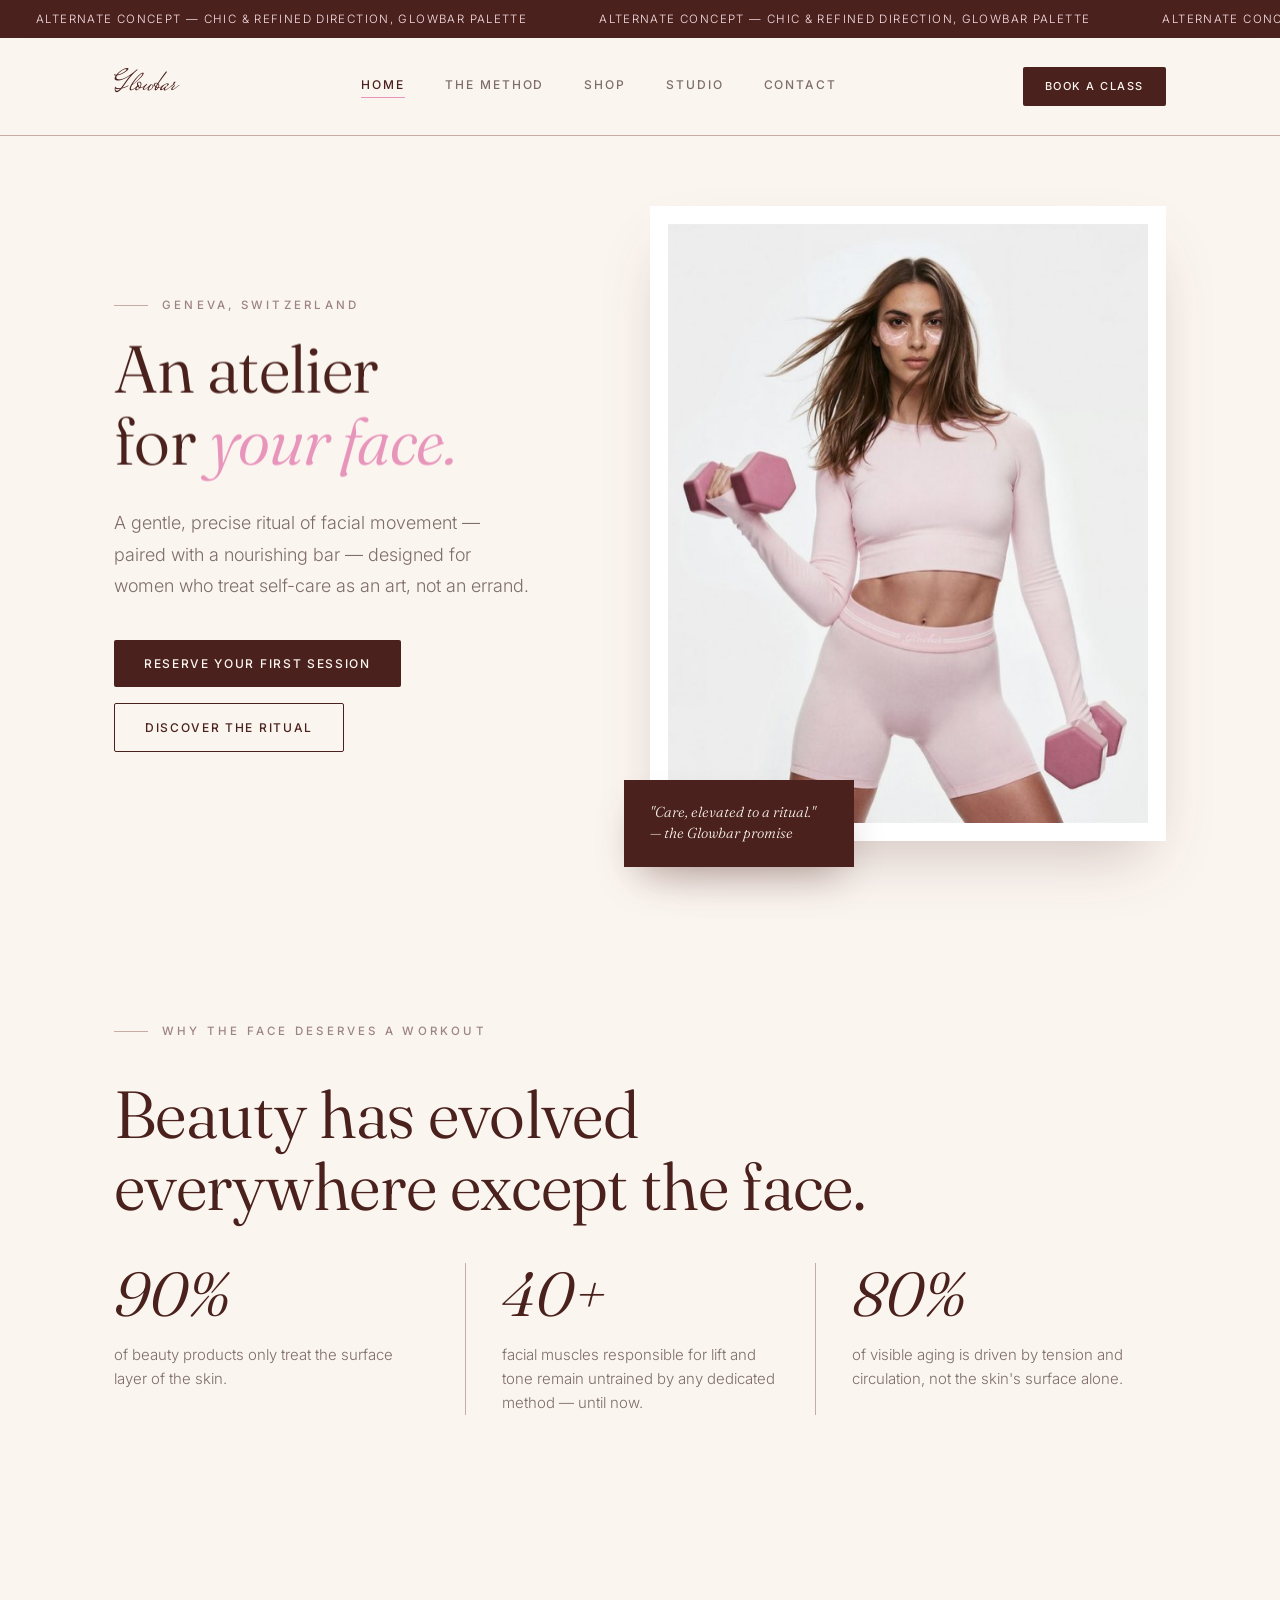
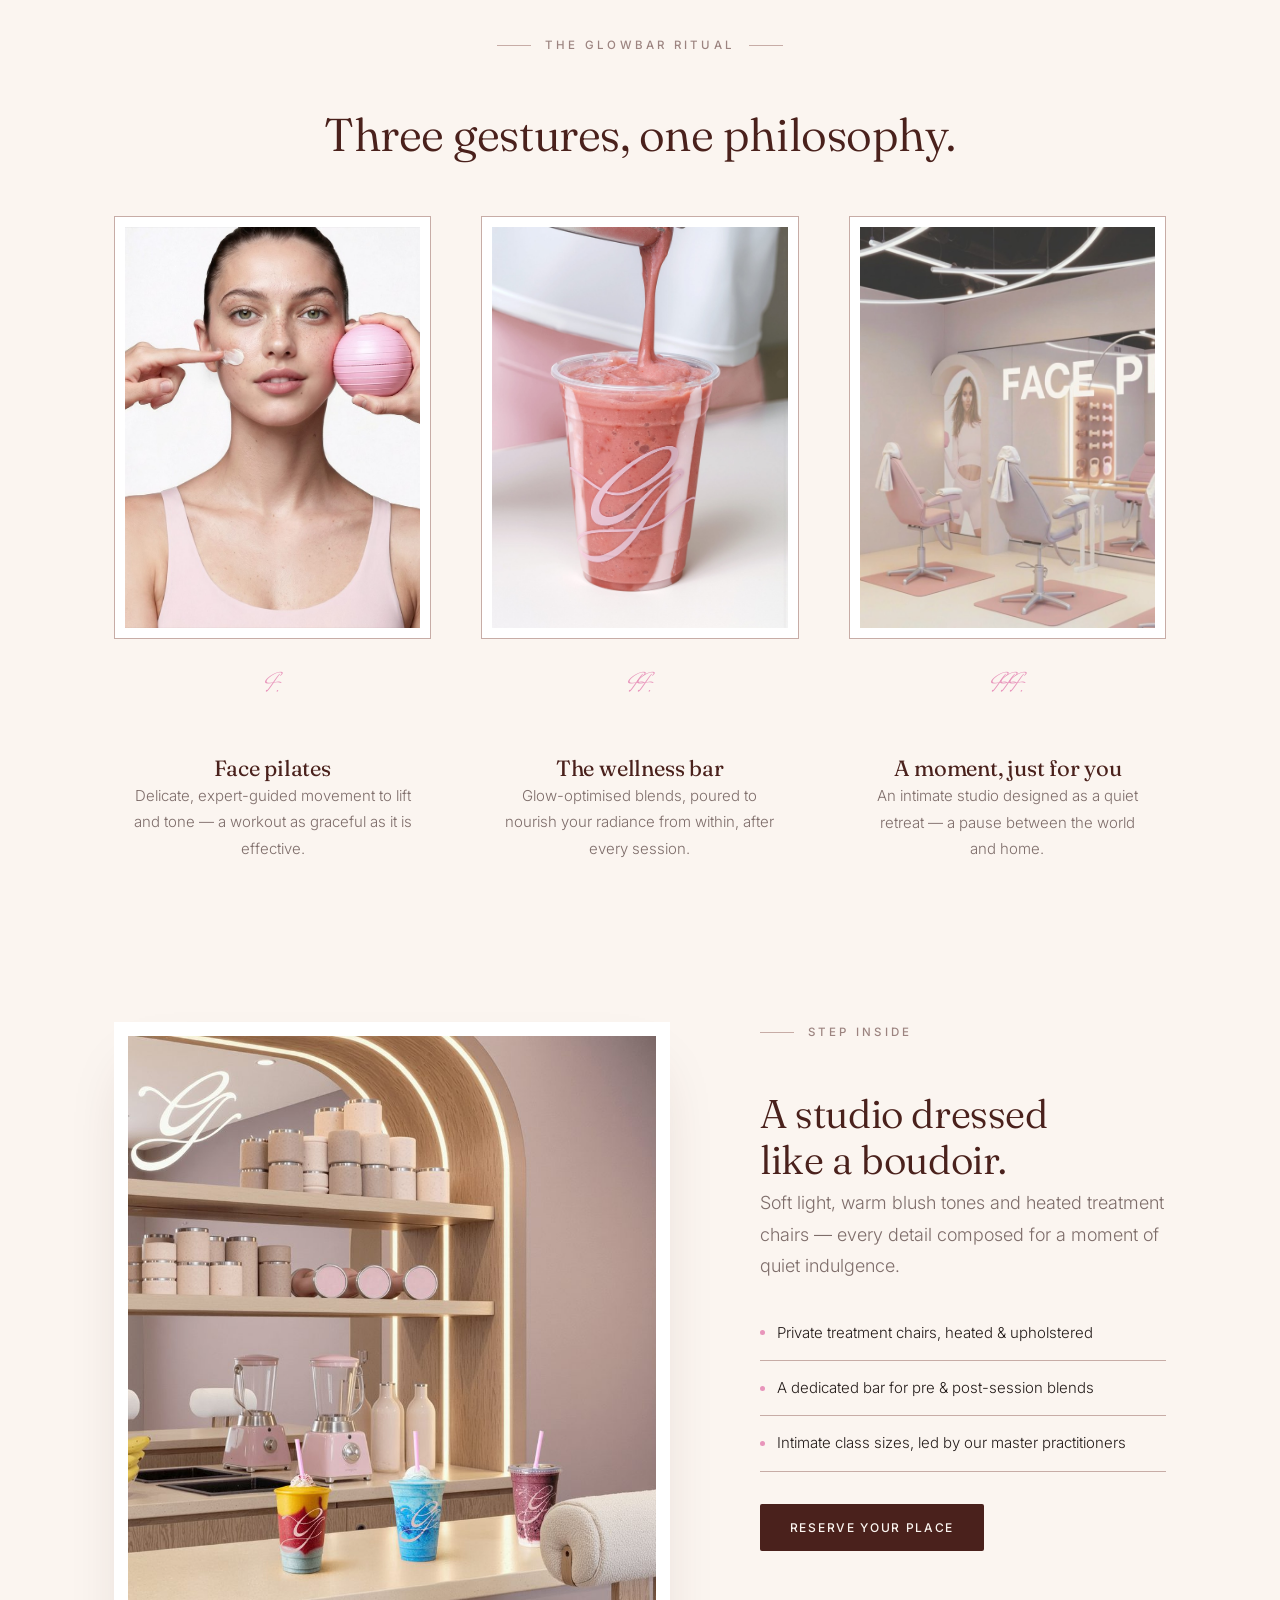
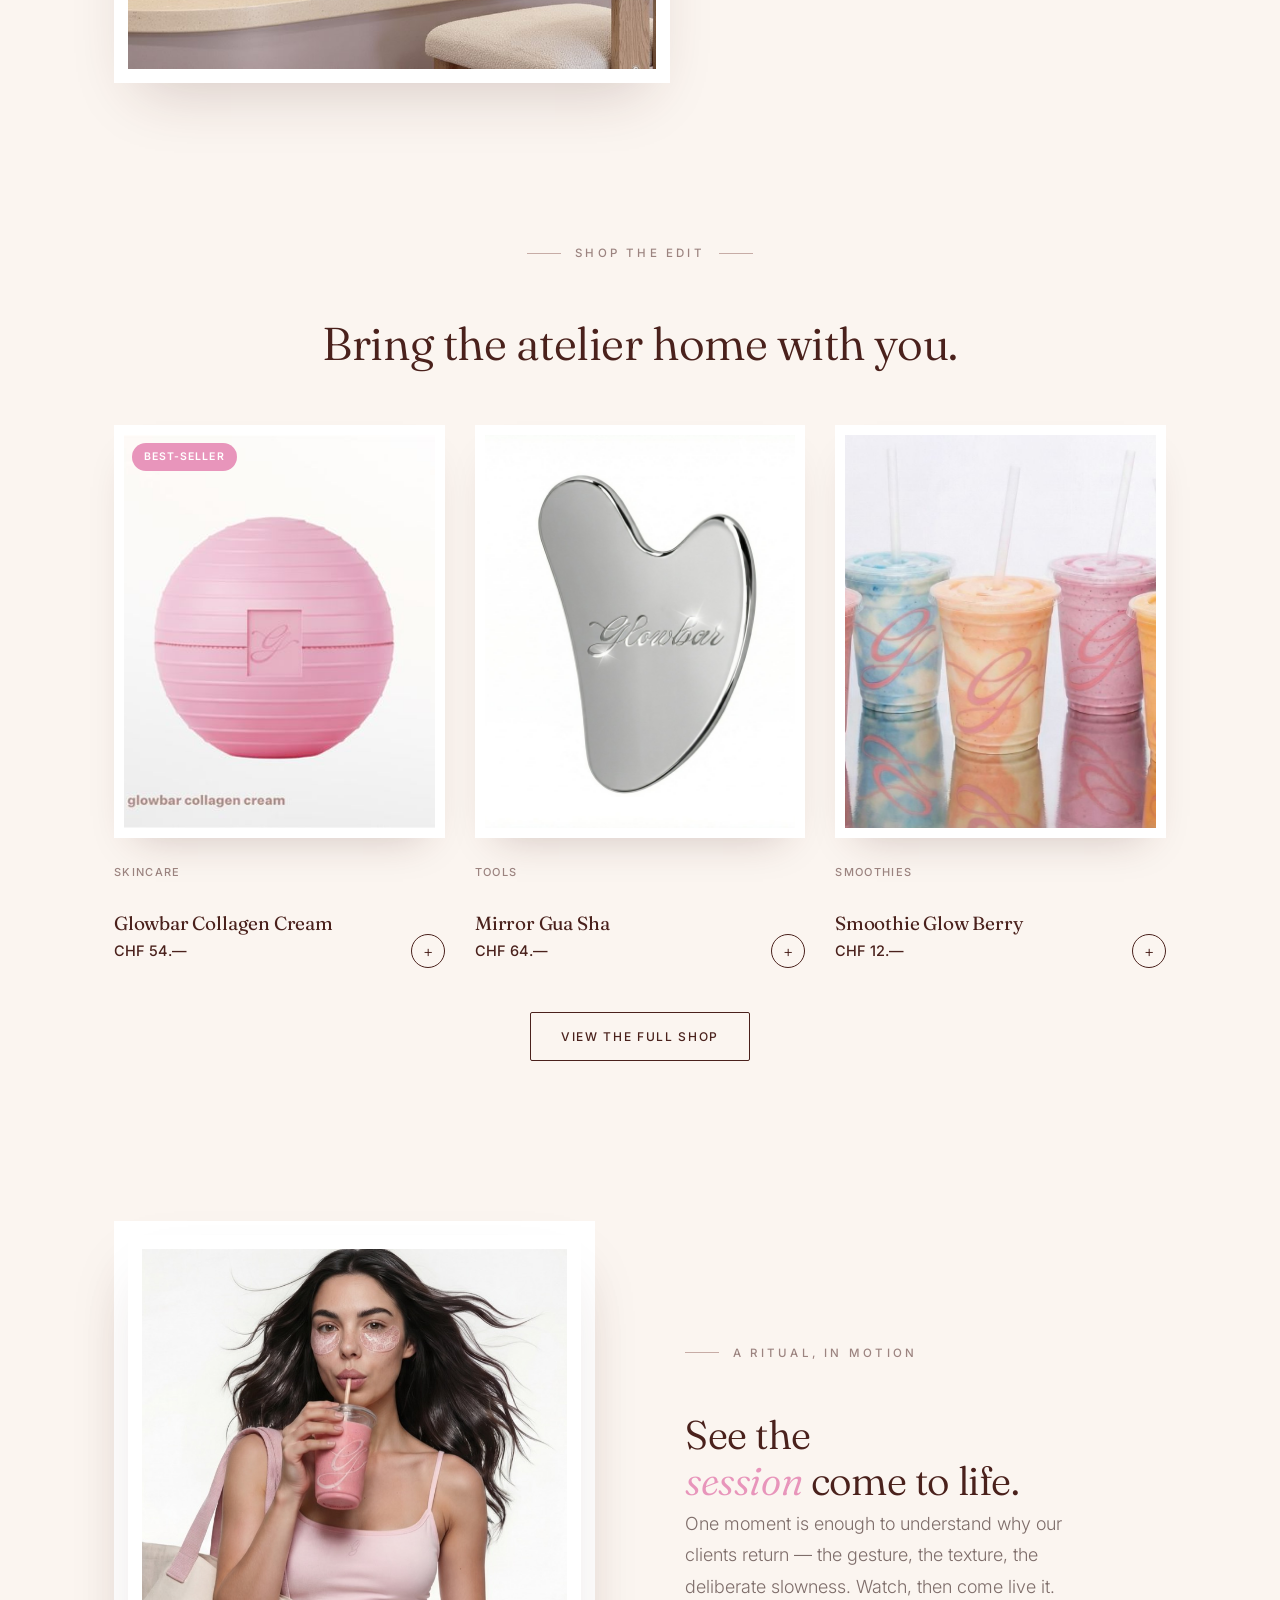
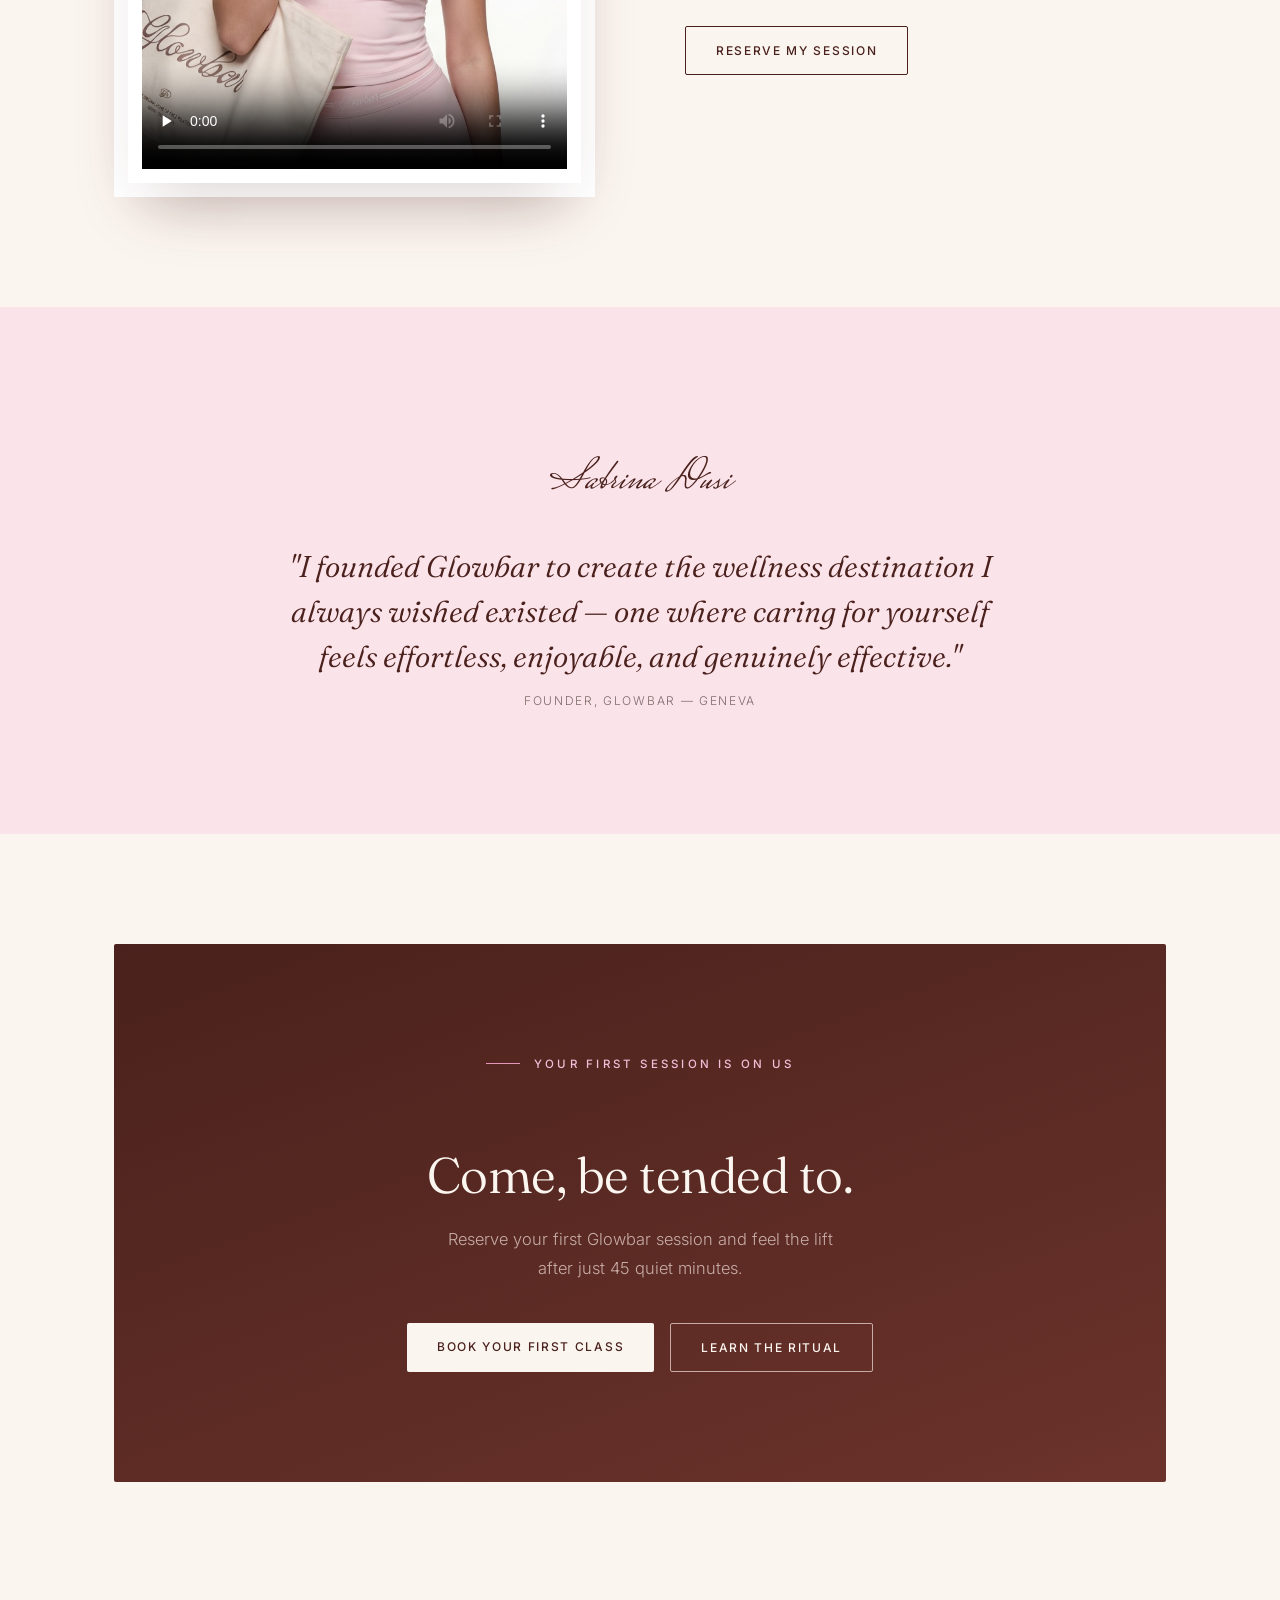
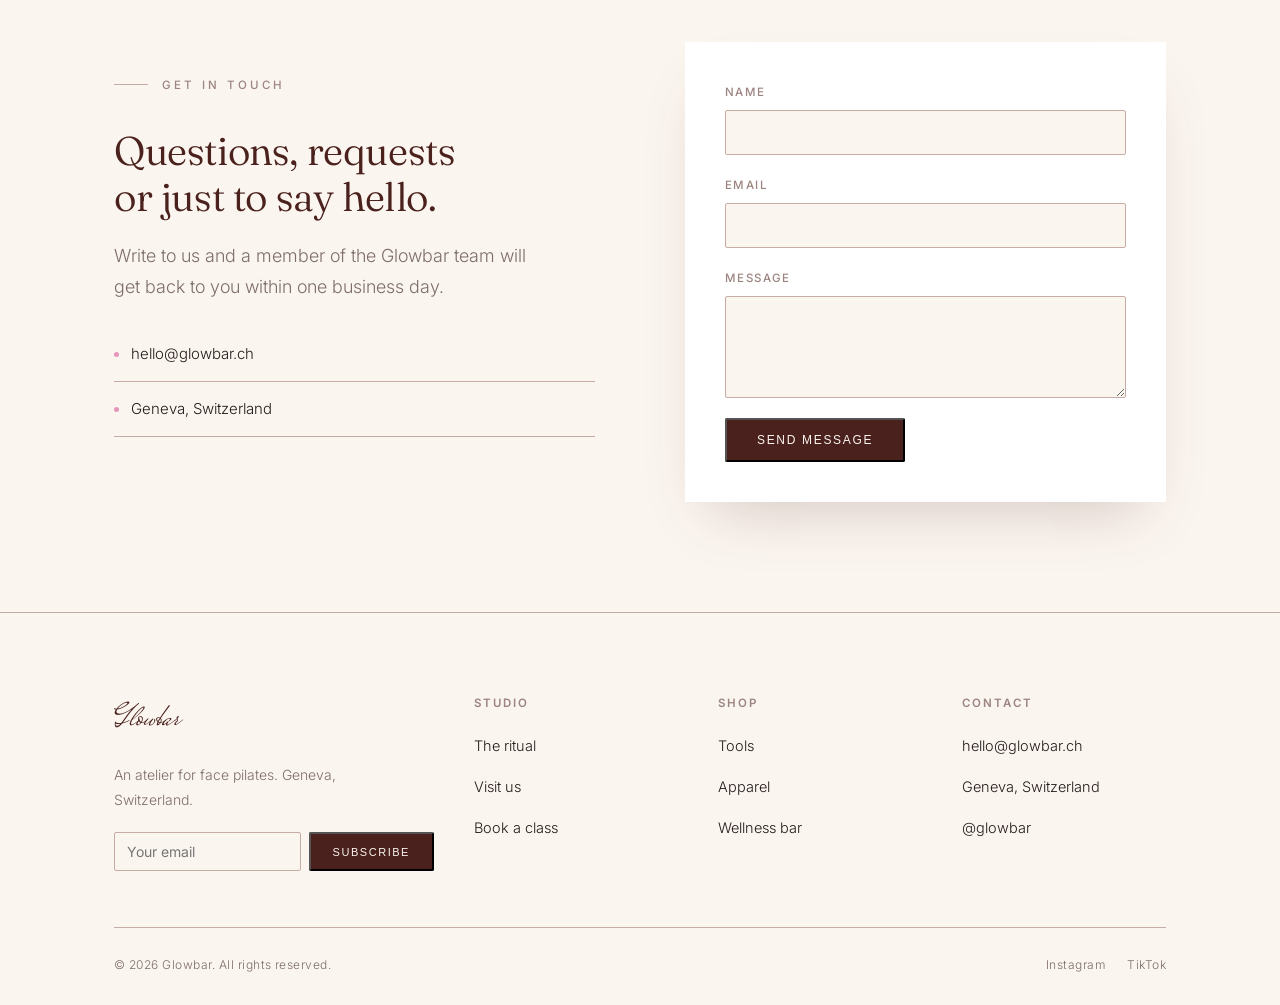
==== commit c61d237a: "Add contact form section and newsletter signup New "Get in touch" section (name/email/message) sits " ====
--- a/index.html
+++ b/index.html
@@ -244,6 +244,30 @@
   }
   .footer-social{display:flex;gap:22px;}
   .footer-social a:hover{color:var(--pink-deep);}
+
+  /* FORMS */
+  .sr-only{position:absolute;width:1px;height:1px;padding:0;margin:-1px;overflow:hidden;clip:rect(0,0,0,0);white-space:nowrap;border:0;}
+  .contact-form-wrap{background:var(--white);padding:40px;box-shadow:0 30px 60px -25px rgba(74,33,28,.22);}
+  .contact-form{display:flex;flex-direction:column;gap:20px;}
+  .contact-form label{
+    display:flex;flex-direction:column;gap:8px;
+    font-size:11.5px;letter-spacing:.12em;text-transform:uppercase;color:var(--mauve-deep);font-weight:500;
+  }
+  .contact-form input,.contact-form textarea{
+    font-family:var(--font-body);font-size:15px;color:var(--ink);font-weight:400;
+    background:var(--cream);border:1px solid var(--mauve);border-radius:2px;
+    padding:12px 14px;resize:vertical;
+  }
+  .contact-form input:focus,.contact-form textarea:focus{outline:none;border-color:var(--oxblood);}
+  .contact-form button{align-self:flex-start;}
+  .form-note{color:var(--oxblood);font-size:14px;margin-top:16px;}
+  .newsletter-form{display:flex;gap:8px;margin:20px 0 6px;max-width:320px;}
+  .newsletter-form input{
+    flex:1;min-width:0;font-family:var(--font-body);font-size:14px;color:var(--ink);
+    background:var(--cream);border:1px solid var(--mauve);border-radius:2px;padding:10px 12px;
+  }
+  .newsletter-form input:focus{outline:none;border-color:var(--oxblood);}
+  .footer-brand .form-note{font-size:13px;max-width:240px;}
   .banner{
     background:var(--oxblood);color:var(--blush);padding:9px 0;
     font-size:11.5px;letter-spacing:.12em;text-transform:uppercase;
@@ -500,14 +524,45 @@
     </div>
   </section>
 
+  <section class="section" id="contact" style="padding-top:50px;">
+    <div class="container">
+      <div class="split">
+        <div class="split-copy">
+          <span class="eyebrow">Get in touch</span>
+          <h2>Questions, requests<br>or just to say hello.</h2>
+          <p class="lede">Write to us and a member of the Glowbar team will get back to you within one business day.</p>
+          <ul>
+            <li><a href="mailto:hello@glowbar.ch">hello@glowbar.ch</a></li>
+            <li>Geneva, Switzerland</li>
+          </ul>
+        </div>
+        <div class="contact-form-wrap">
+          <form class="contact-form" data-form>
+            <label>Name<input type="text" name="name" autocomplete="name" required></label>
+            <label>Email<input type="email" name="email" autocomplete="email" required></label>
+            <label>Message<textarea name="message" rows="4" required></textarea></label>
+            <button type="submit" class="btn btn-primary">Send message</button>
+          </form>
+          <p class="form-note" hidden>Thank you — we'll be in touch within one business day.</p>
+        </div>
+      </div>
+    </div>
+  </section>
+
 </main>
 
-<footer id="contact">
+<footer>
   <div class="container">
     <div class="footer-top">
       <div class="footer-brand">
         <span class="script">Glowbar</span>
         <p>An atelier for face pilates. Geneva, Switzerland.</p>
+        <form class="newsletter-form" data-form>
+          <label class="sr-only" for="newsletter-email">Email address</label>
+          <input type="email" id="newsletter-email" name="email" placeholder="Your email" autocomplete="email" required>
+          <button type="submit" class="btn btn-primary btn-sm">Subscribe</button>
+        </form>
+        <p class="form-note" hidden>You're on the list — welcome to the glow.</p>
       </div>
       <div class="footer-col">
         <h4>Studio</h4>
@@ -537,7 +592,7 @@
     <div class="footer-bottom">
       <span>© 2026 Glowbar. All rights reserved.</span>
       <div class="footer-social">
-        <a href="#">Instagram</a><a href="#">TikTok</a><a href="#">Newsletter</a>
+        <a href="#">Instagram</a><a href="#">TikTok</a>
       </div>
     </div>
   </div>
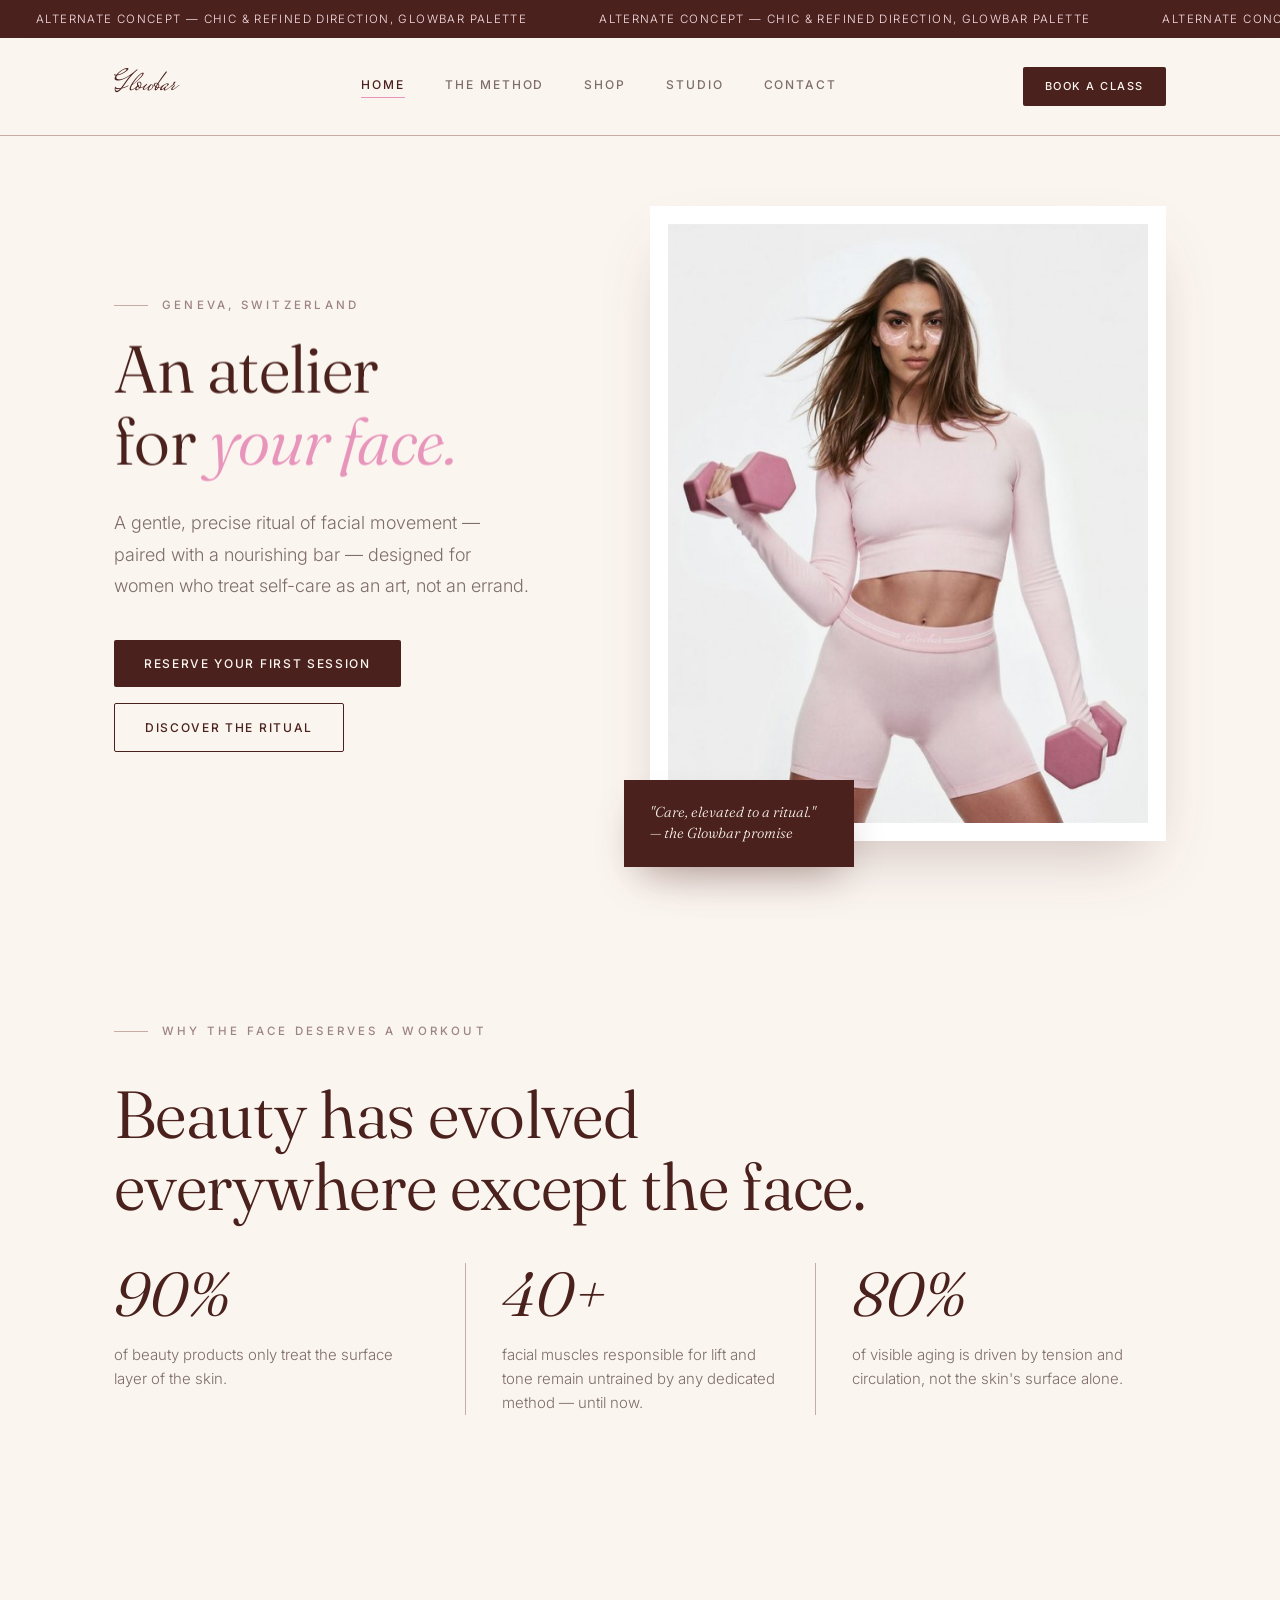
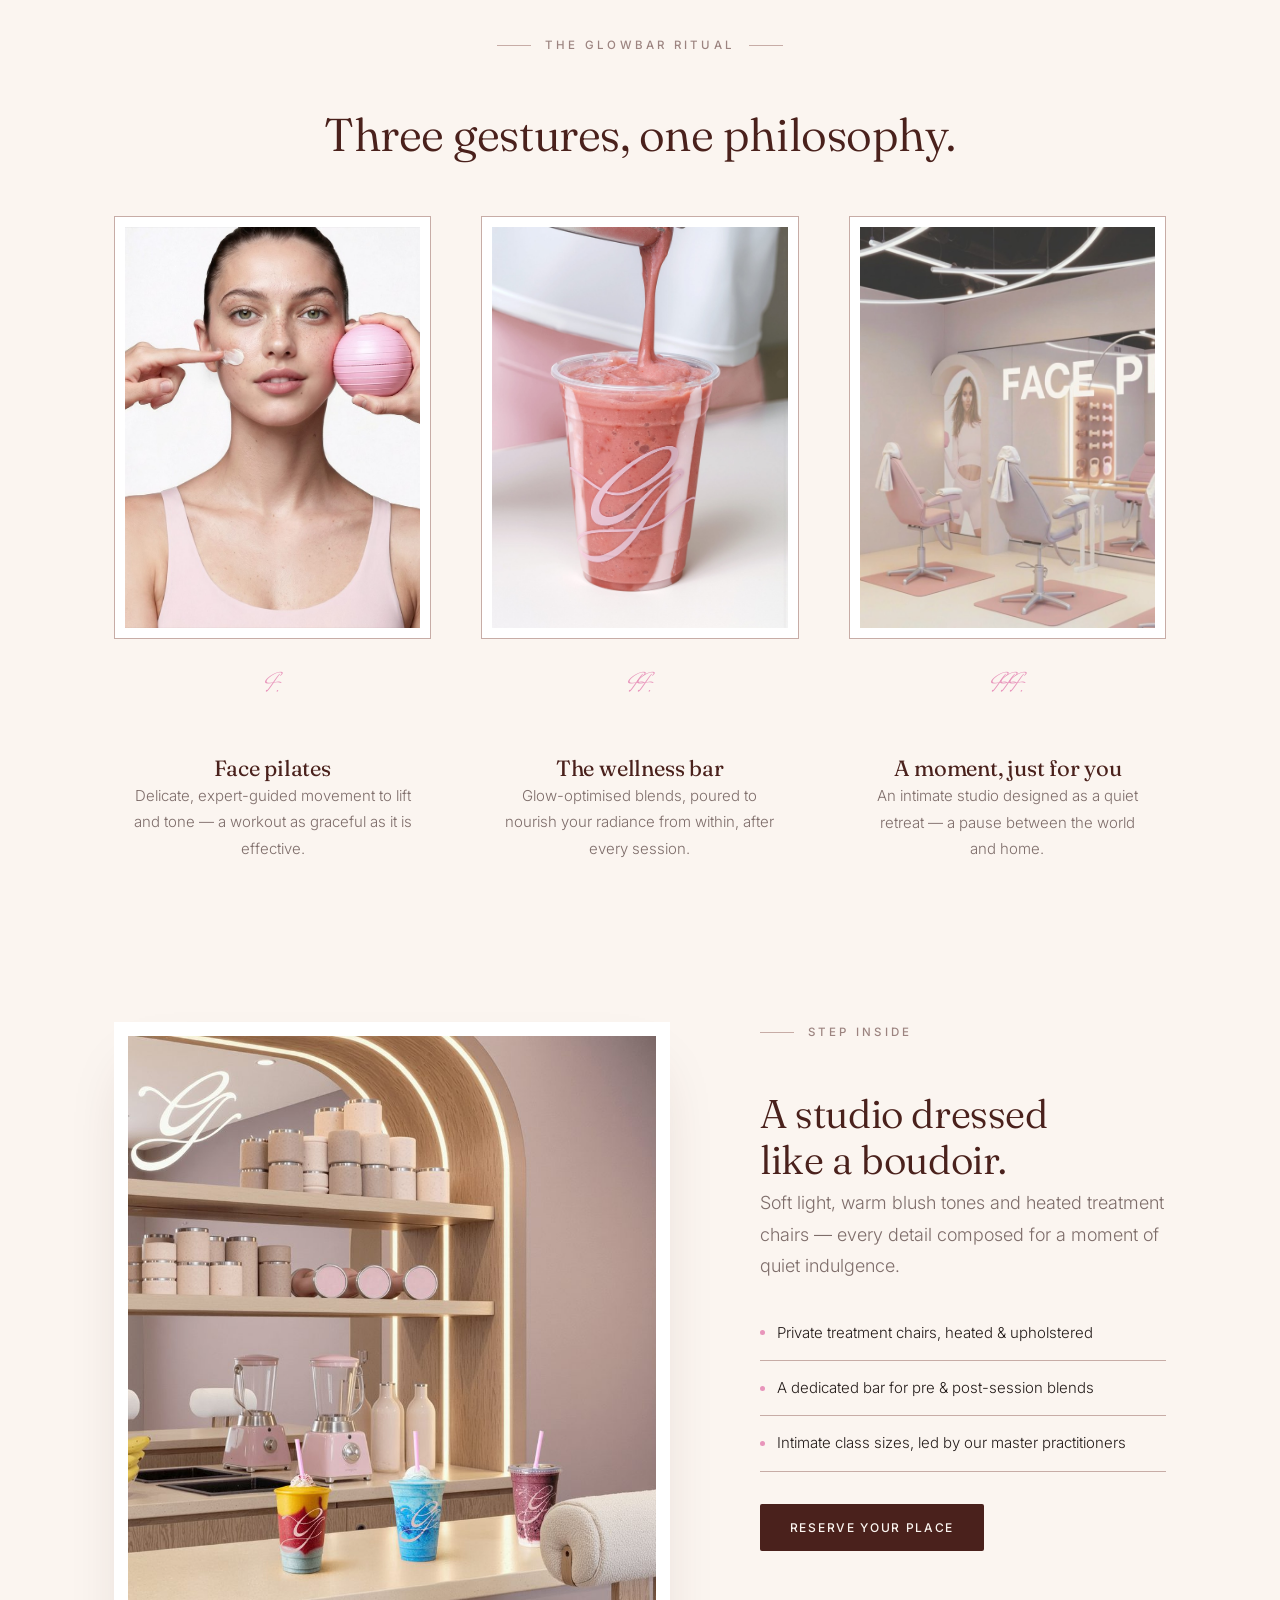
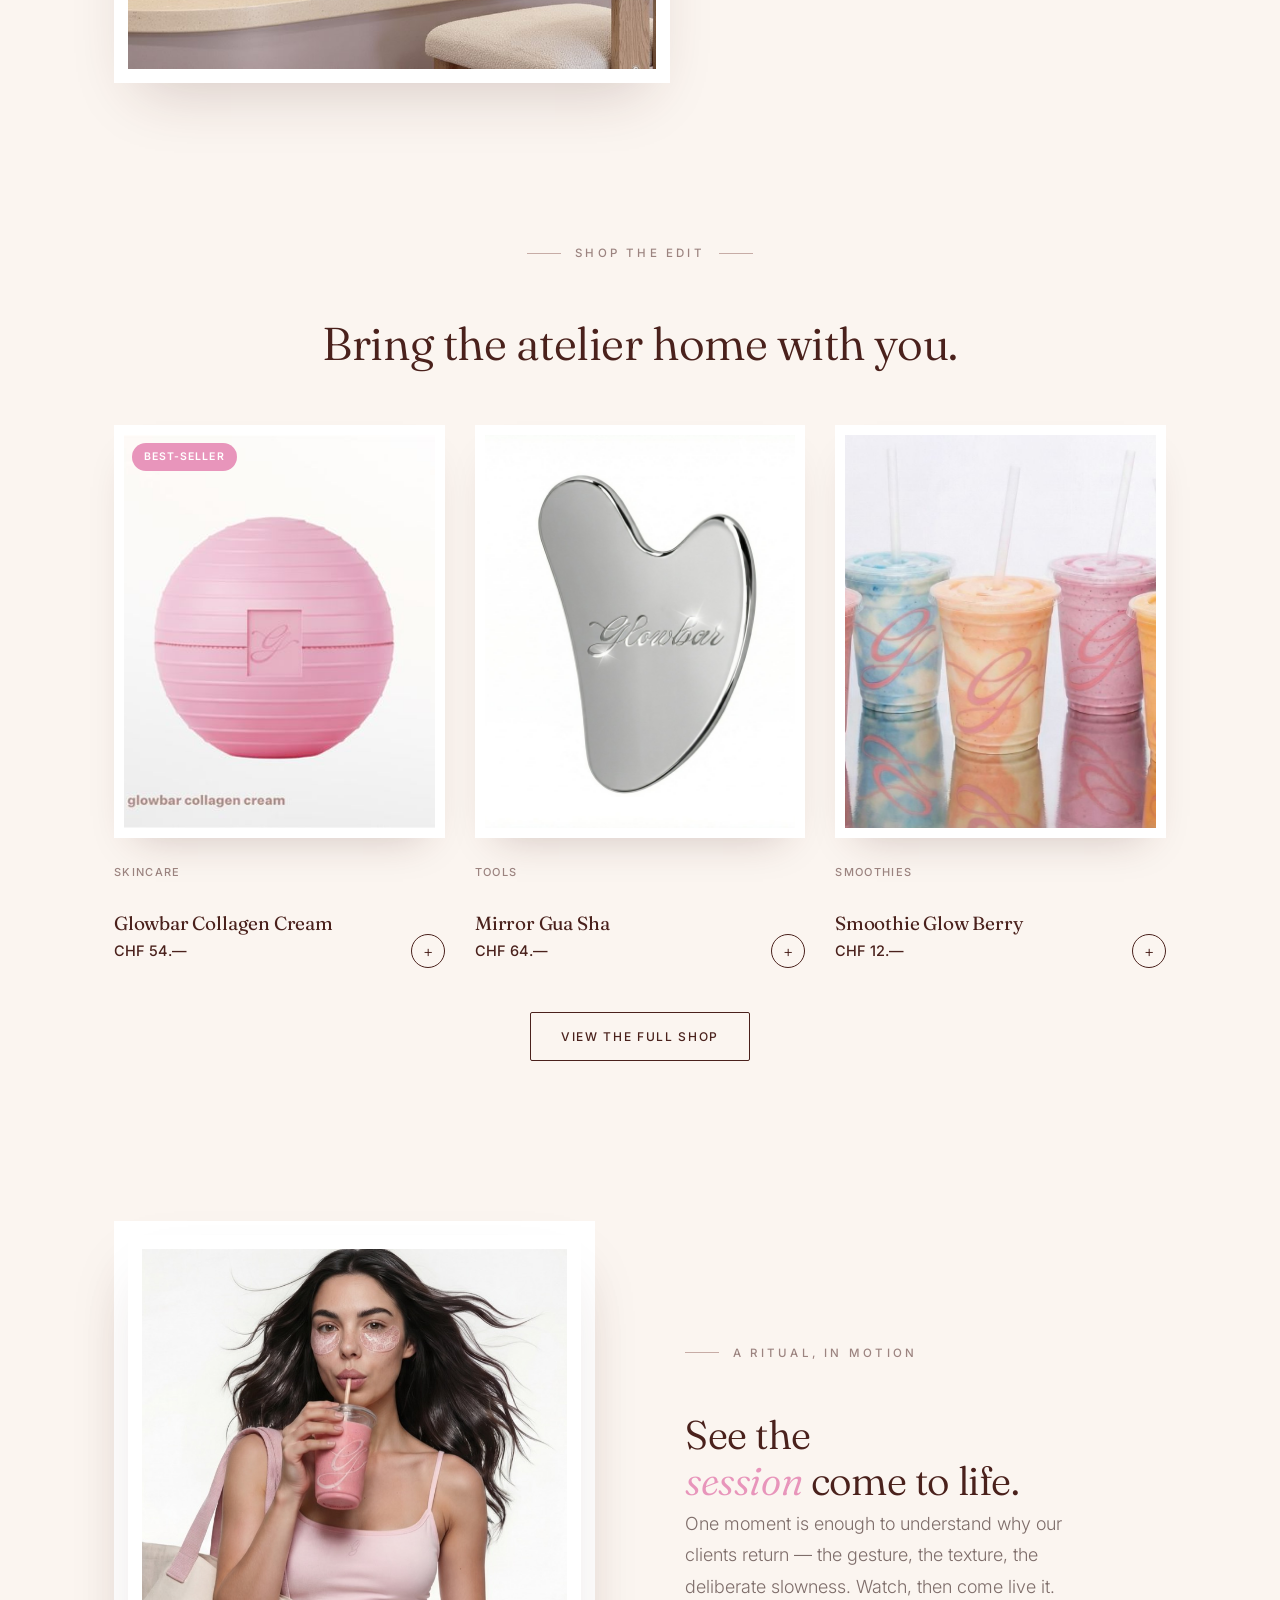
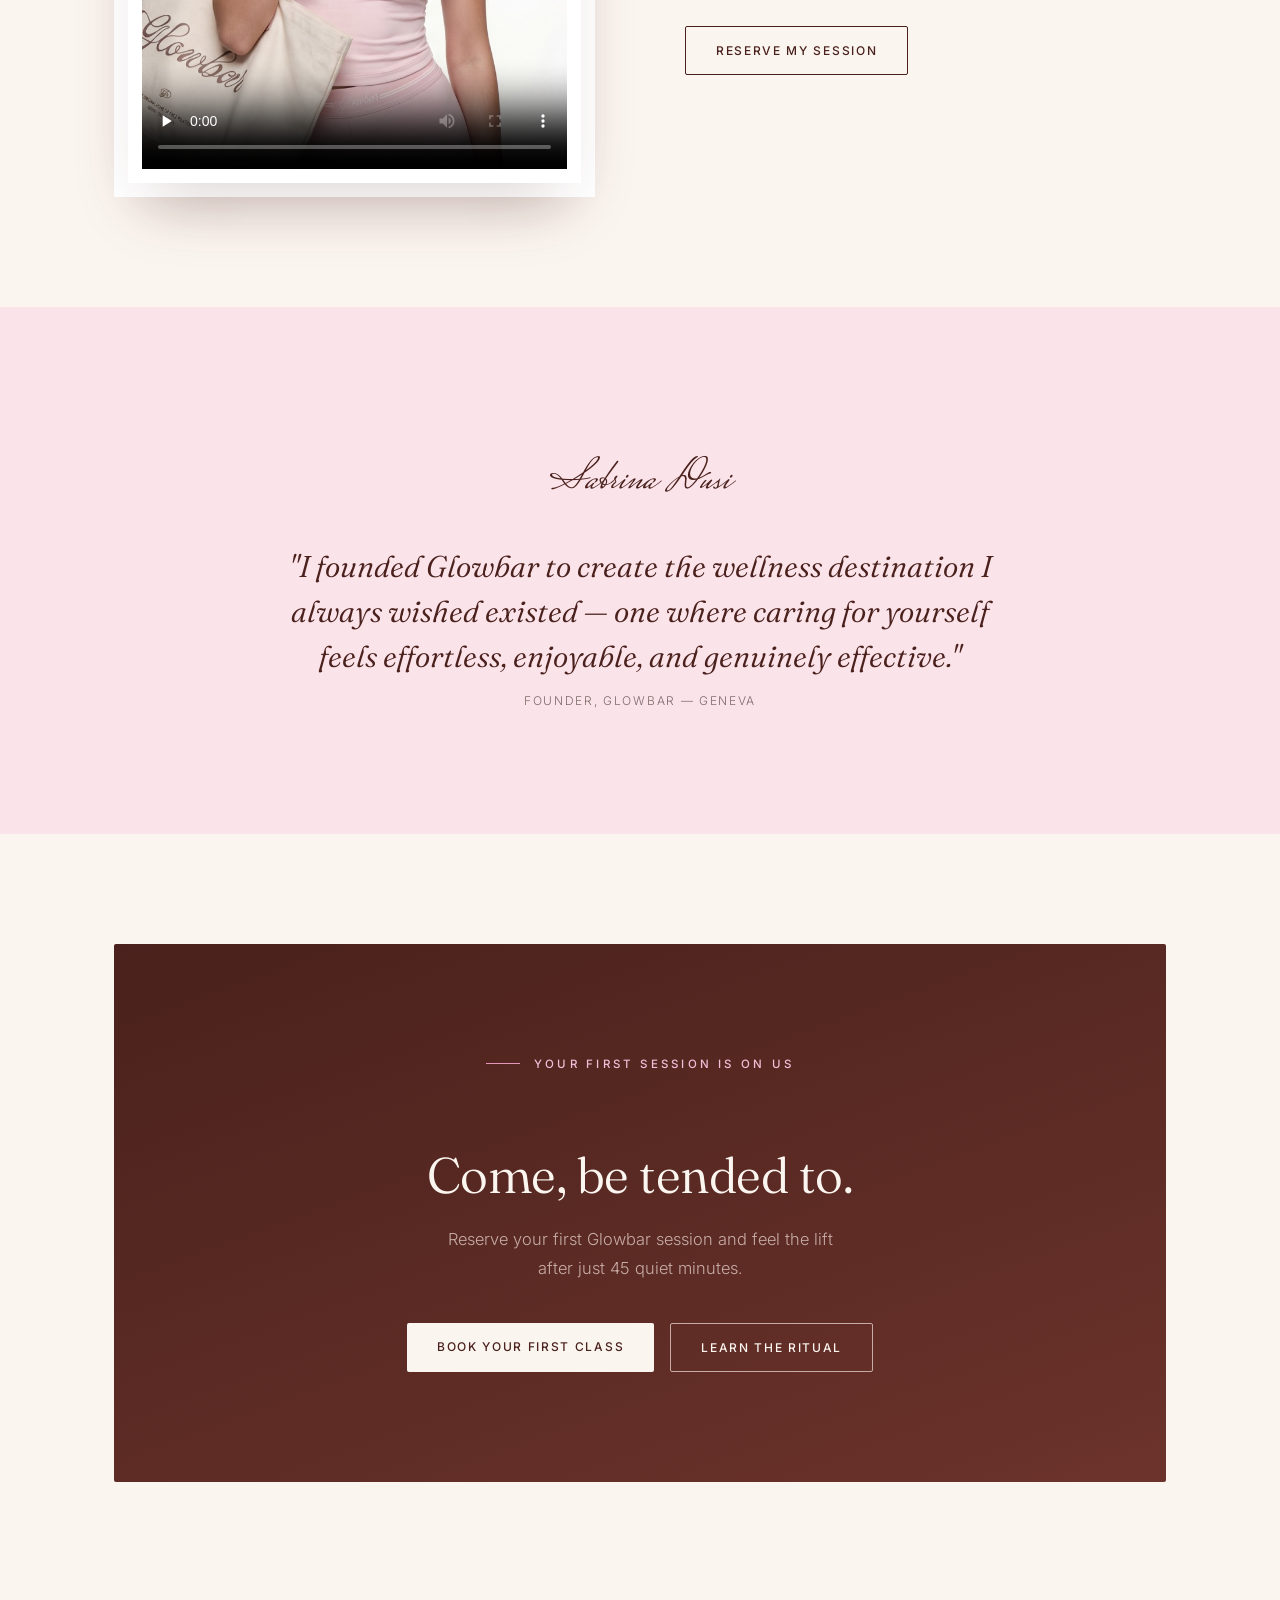
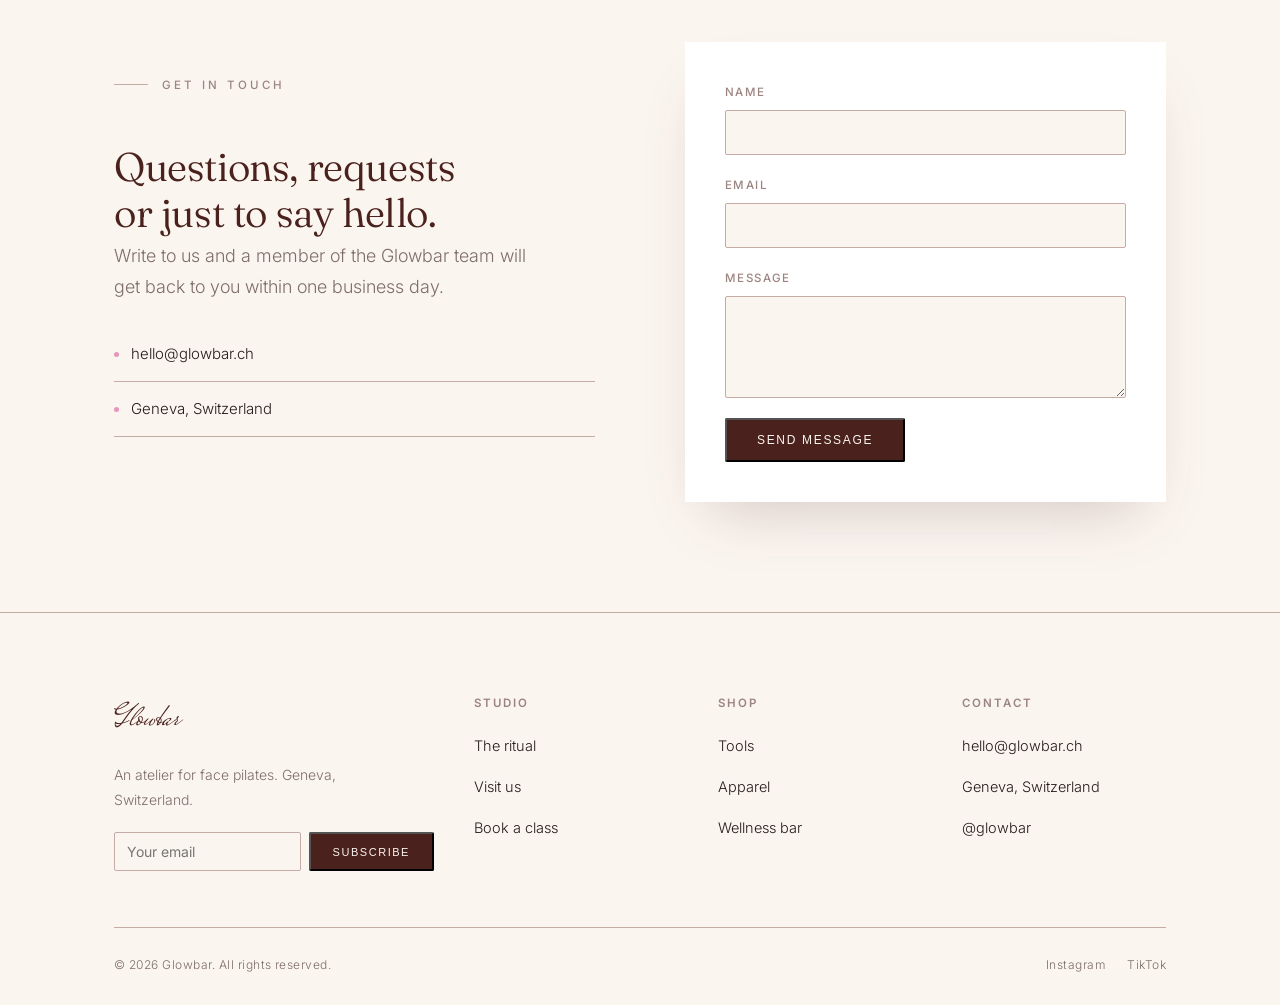
==== commit 235d42c9: "Extend scroll-drift to titles added after the feature shipped index.html: the "Questions, requests o" ====
--- a/index.html
+++ b/index.html
@@ -29,7 +29,7 @@
     --ease: cubic-bezier(.16,.8,.3,1);
   }
   *,*::before,*::after{box-sizing:border-box;}
-  html{scroll-behavior:smooth;}
+  html{scroll-behavior:smooth;overflow-anchor:none;}
   body{
     margin:0;background:var(--cream);color:var(--ink);
     font-family:var(--font-body);font-weight:300;
@@ -300,6 +300,17 @@
     .nav-links{display:none;}
     .nav-toggle{display:inline-flex;}
     .hero-media .corner{position:static;margin-top:18px;max-width:none;}
+
+    /* homogeneous mobile spacing rhythm */
+    .hero{padding:48px 0 56px;}
+    .section{padding:64px 0;}
+    .statement{padding:56px 0;}
+    .quote-section{padding:64px 0;}
+    .cta-band{padding:64px 0;}
+    footer{padding:56px 0 24px;}
+    .footer-top{gap:40px;padding-bottom:36px;}
+    .contact-form-wrap{padding:28px;}
+    .stats-row{margin-top:40px;}
   }
 </style>
 </head>
@@ -529,7 +540,7 @@
       <div class="split">
         <div class="split-copy">
           <span class="eyebrow">Get in touch</span>
-          <h2>Questions, requests<br>or just to say hello.</h2>
+          <h2 data-parallax>Questions, requests<br>or just to say hello.</h2>
           <p class="lede">Write to us and a member of the Glowbar team will get back to you within one business day.</p>
           <ul>
             <li><a href="mailto:hello@glowbar.ch">hello@glowbar.ch</a></li>
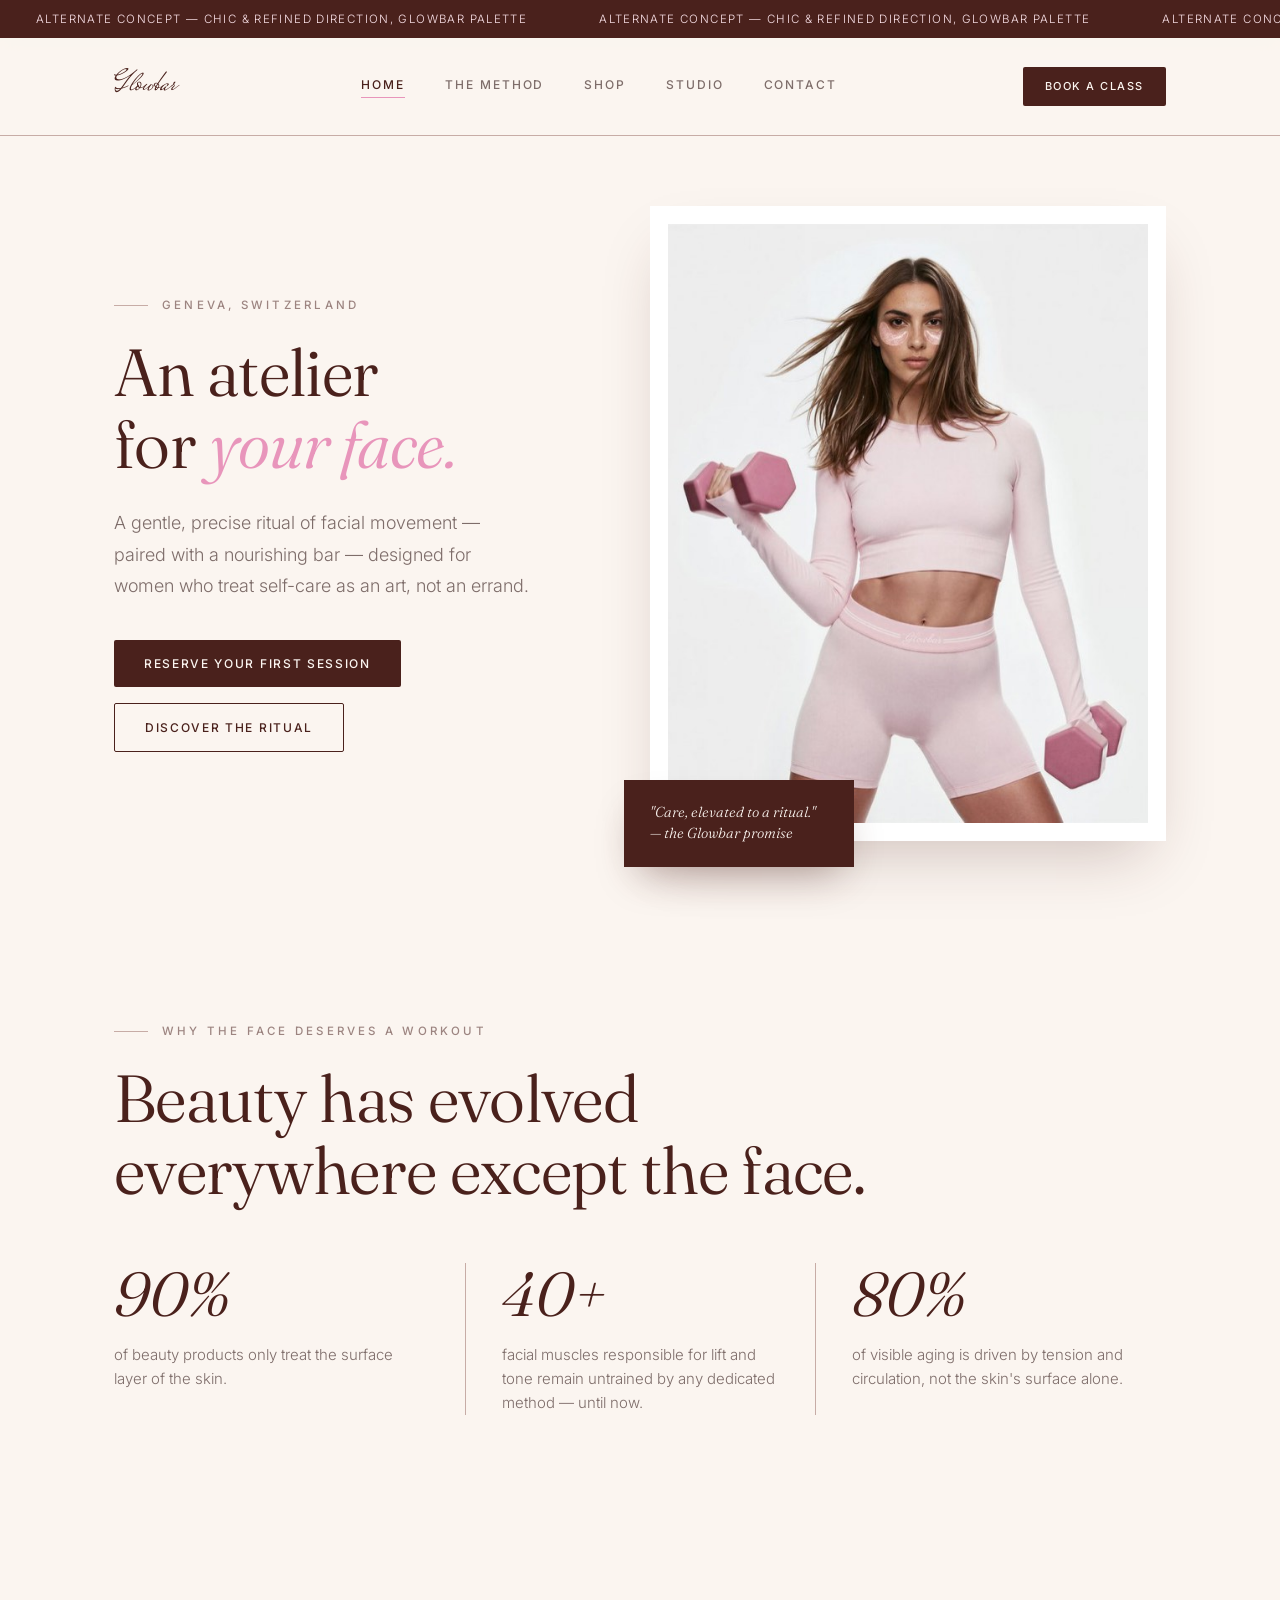
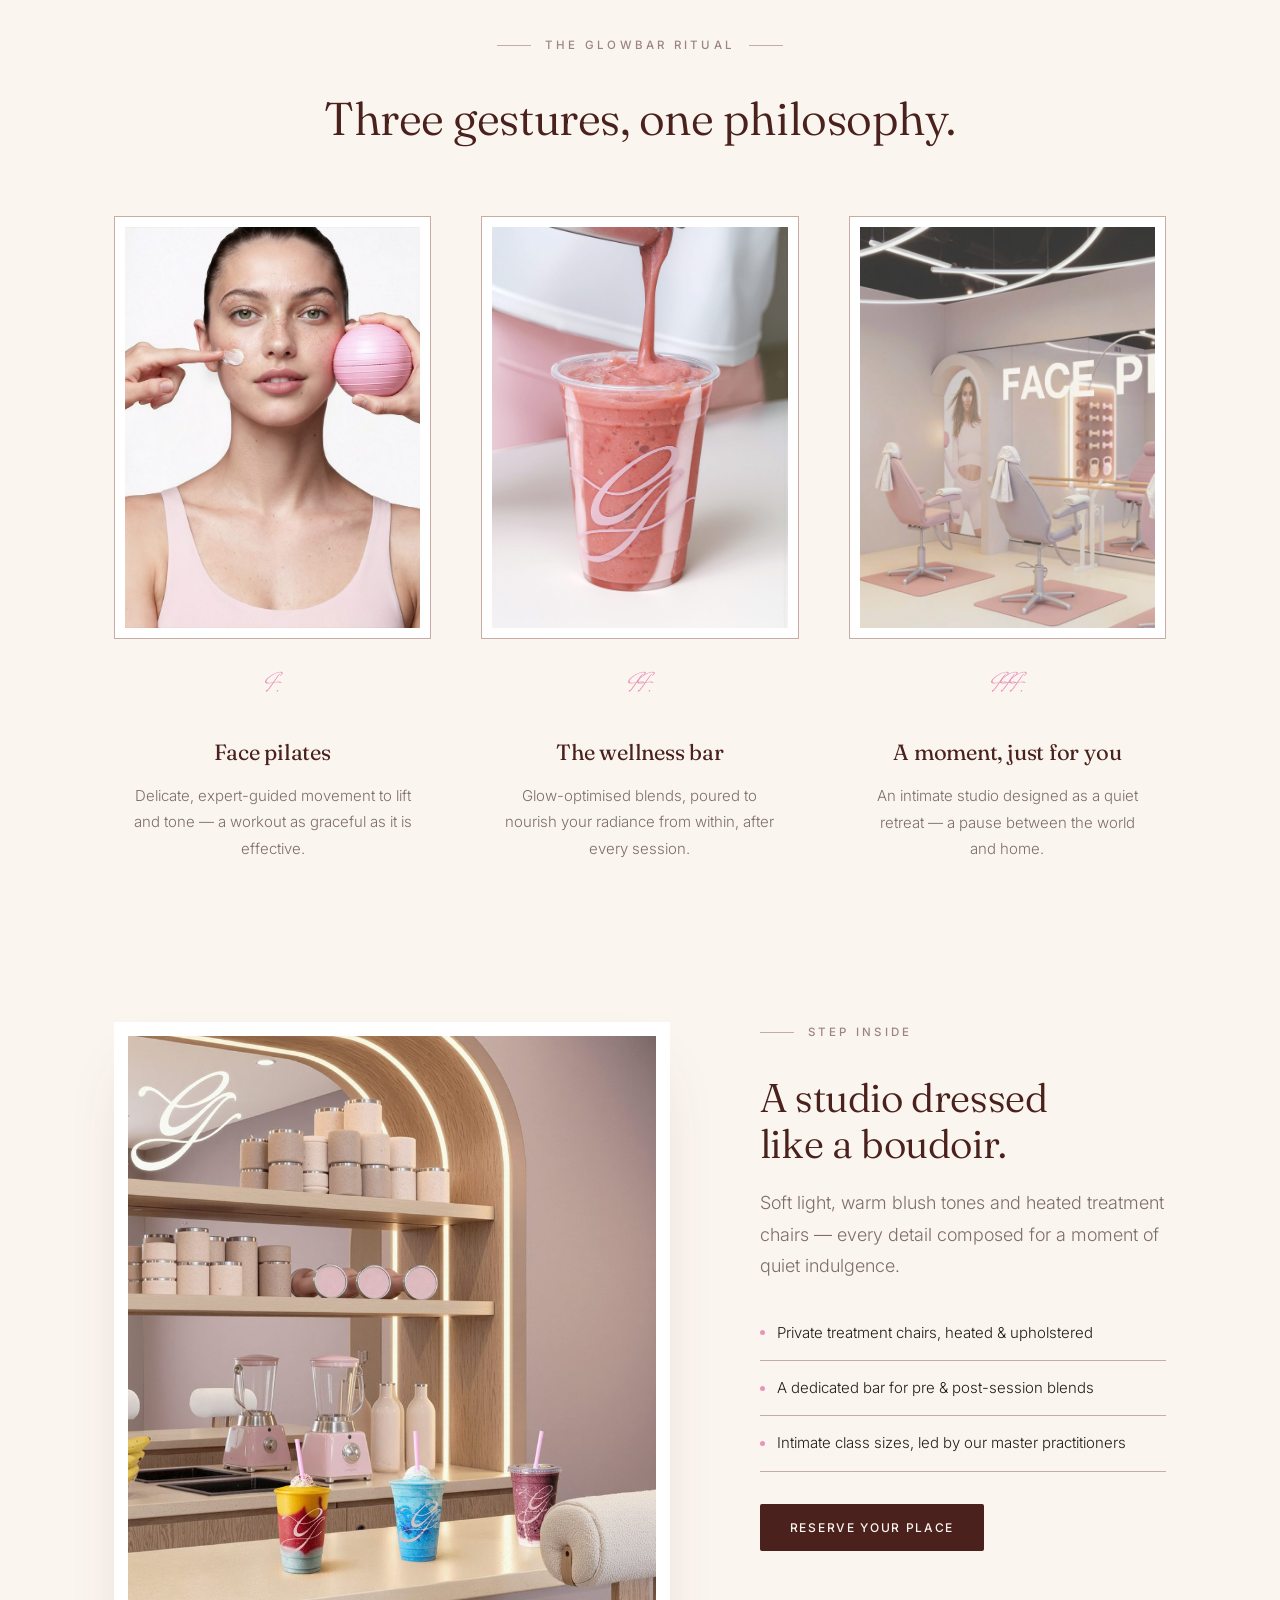
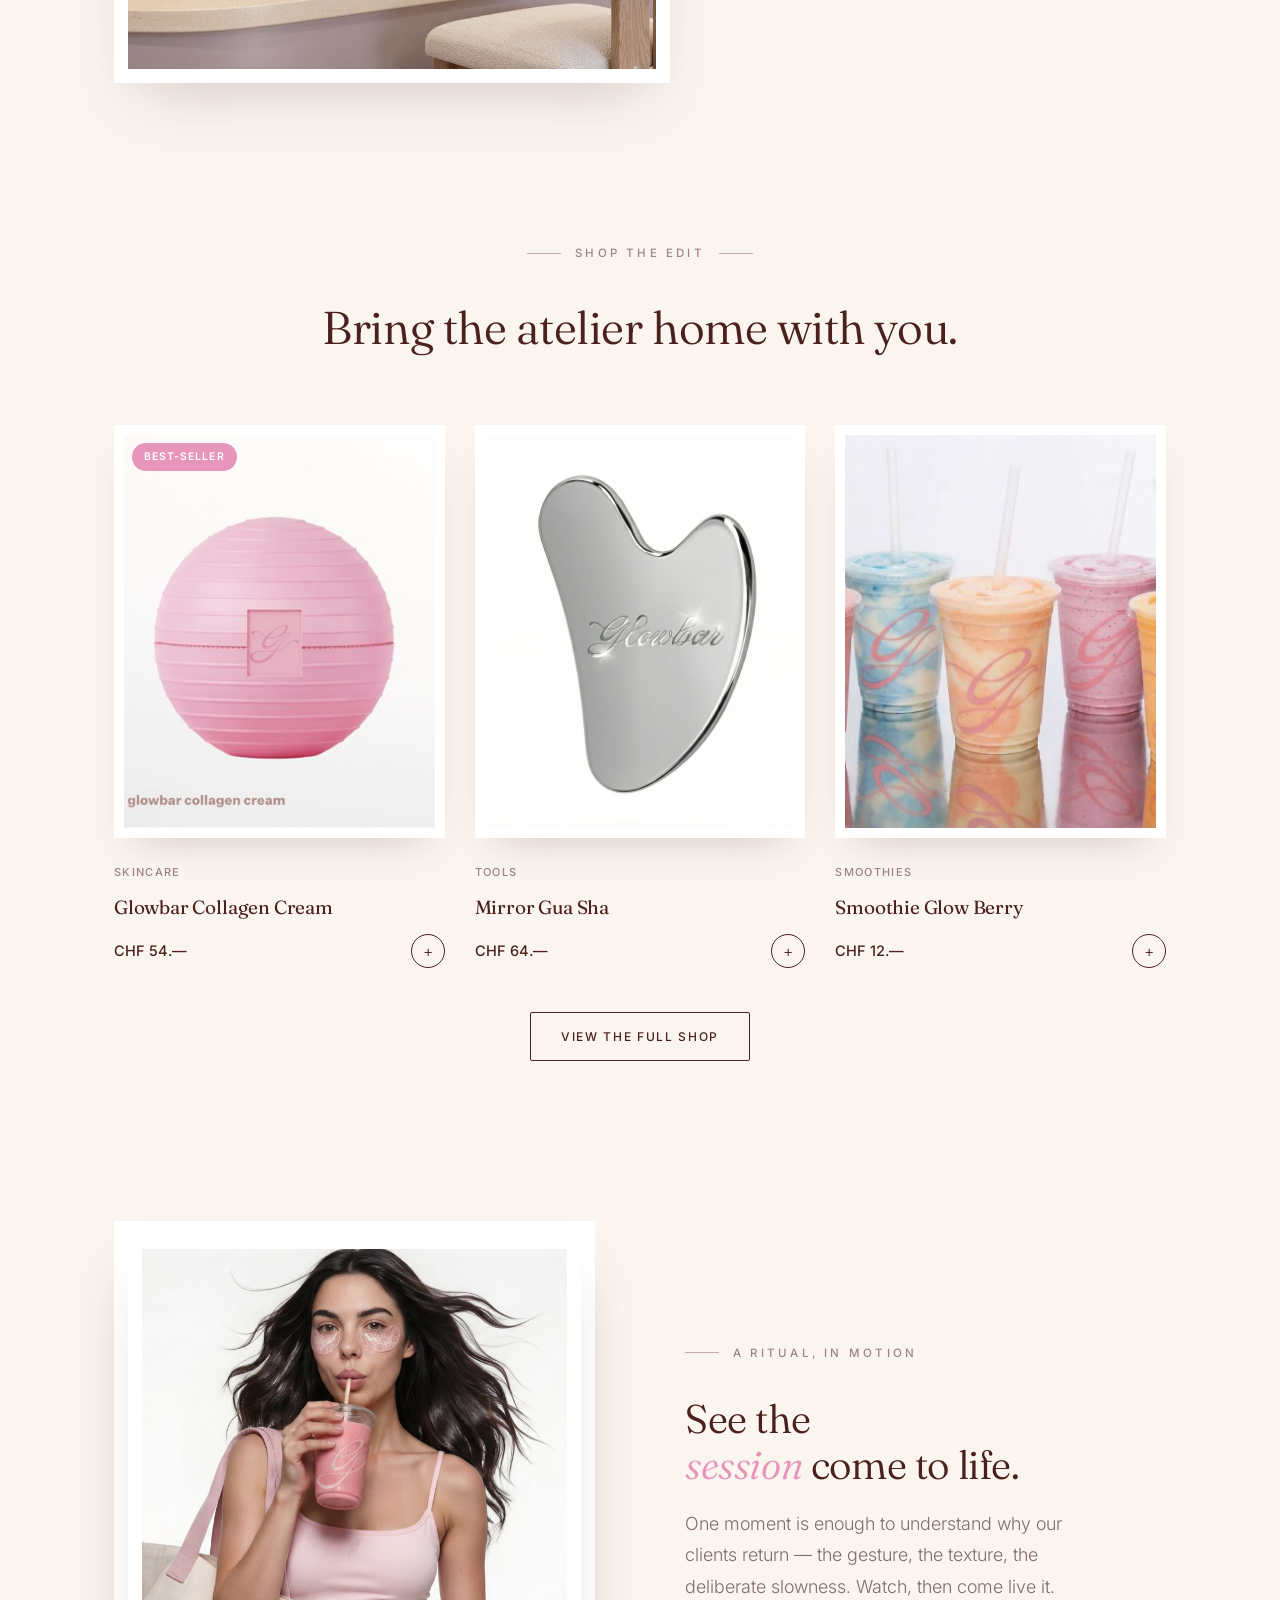
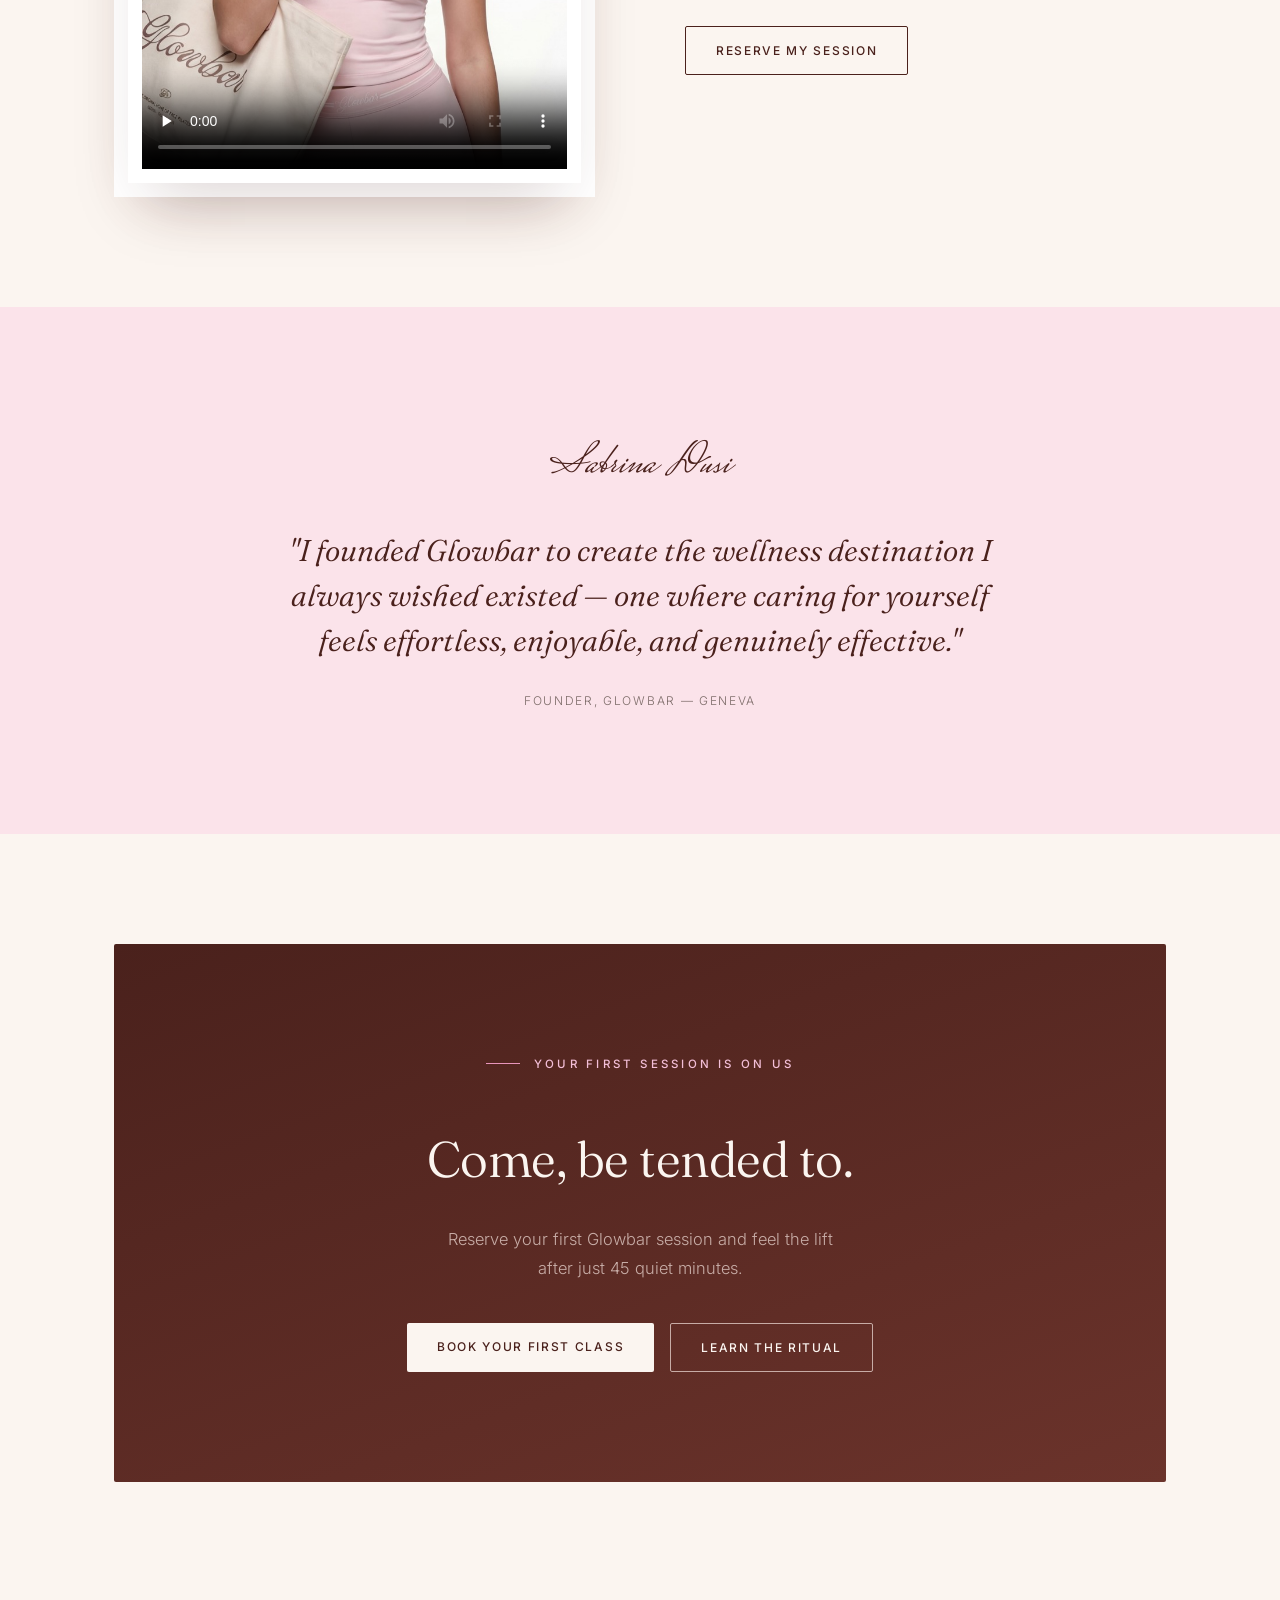
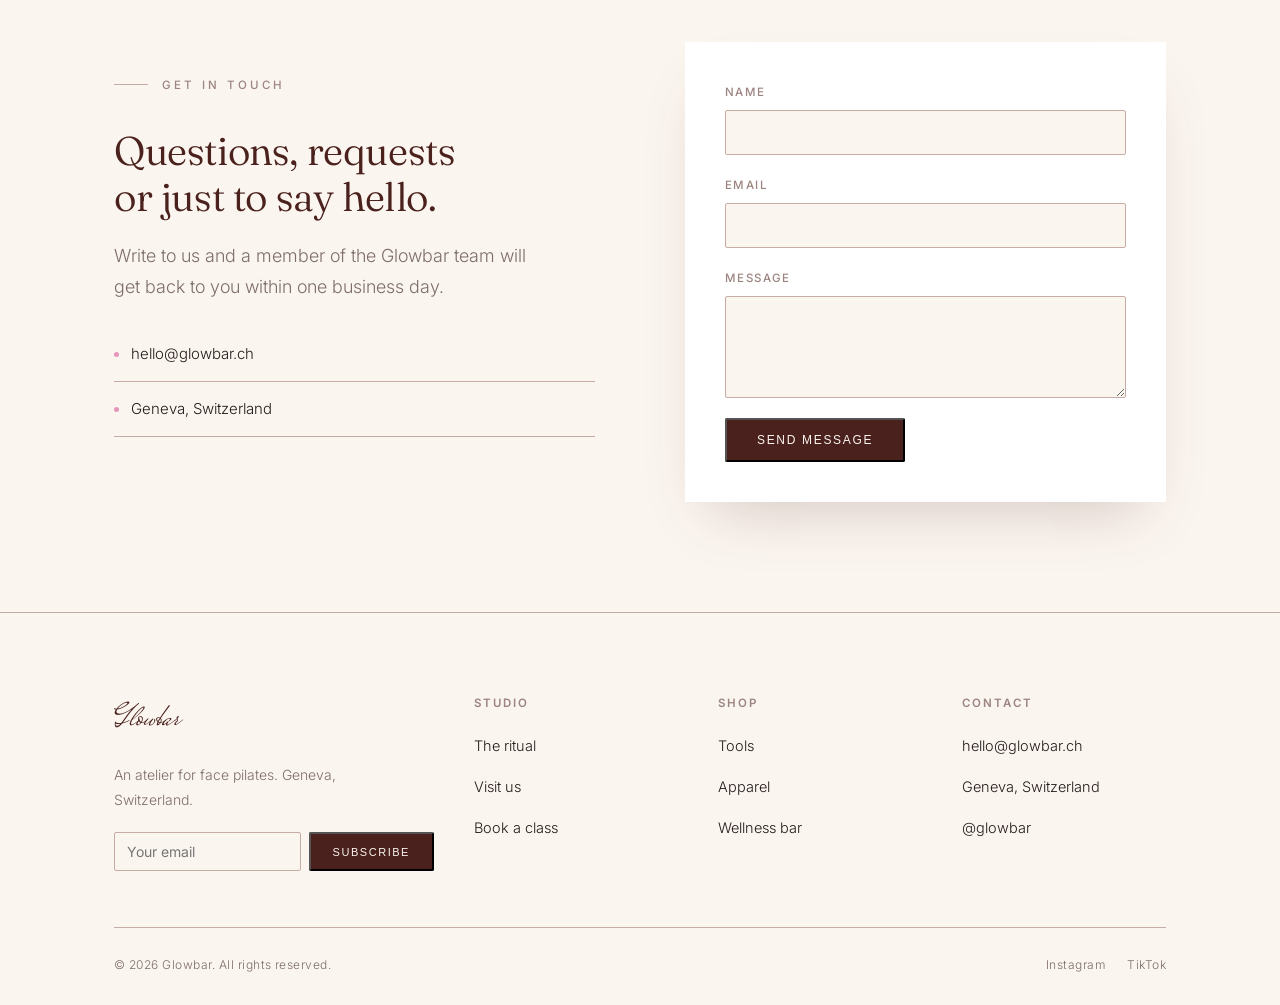
==== commit 38b3702f: "Remove the scroll-drift text animation Per feedback that it wasn't displaying properly. Removed the " ====
--- a/index.html
+++ b/index.html
@@ -286,12 +286,6 @@
     .banner .marquee{animation:none;}
   }
 
-  /* TEXT DRIFT ON SCROLL */
-  [data-parallax]{will-change:transform;}
-  @media (prefers-reduced-motion:reduce){
-    [data-parallax]{transform:none !important;}
-  }
-
   @media (max-width:900px){
     .hero-grid, .split, .split.split-wide, .footer-top{grid-template-columns:1fr;gap:50px;}
     .split.split-wide .split-media{height:auto;}
@@ -358,7 +352,7 @@
     <div class="container hero-grid">
       <div class="hero-copy">
         <span class="eyebrow">Geneva, Switzerland</span>
-        <h1 class="display" data-parallax>An atelier<br>for <em>your face.</em></h1>
+        <h1 class="display">An atelier<br>for <em>your face.</em></h1>
         <p class="lede">A gentle, precise ritual of facial movement — paired with a nourishing bar — designed for women who treat self-care as an art, not an errand.</p>
         <div class="cta-row">
           <a href="#book" class="btn btn-primary">Reserve your first session</a>
@@ -377,7 +371,7 @@
   <section class="hero hero-stats">
     <div class="container">
       <span class="eyebrow">Why the face deserves a workout</span>
-      <h2 class="display" data-parallax>Beauty has evolved<br>everywhere except the face.</h2>
+      <h2 class="display">Beauty has evolved<br>everywhere except the face.</h2>
       <div class="stats-row">
         <div class="stat-block">
           <span class="stat-number">90%</span>
@@ -399,25 +393,25 @@
     <div class="container">
       <div class="section-head center">
         <span class="eyebrow center">The Glowbar Ritual</span>
-        <h2 data-parallax>Three gestures, one philosophy.</h2>
+        <h2>Three gestures, one philosophy.</h2>
       </div>
       <div class="pillars">
         <article class="pillar">
           <div class="pillar-media"><img src="assets/treatment-ball.jpg" alt="Facial sculpting tool applied to the cheek" loading="lazy" decoding="async"></div>
           <span class="roman">I.</span>
-          <h3 data-parallax>Face pilates</h3>
+          <h3>Face pilates</h3>
           <p>Delicate, expert-guided movement to lift and tone — a workout as graceful as it is effective.</p>
         </article>
         <article class="pillar">
           <div class="pillar-media"><img src="assets/smoothie-pour.jpg" alt="A Glowbar smoothie being poured" loading="lazy" decoding="async"></div>
           <span class="roman">II.</span>
-          <h3 data-parallax>The wellness bar</h3>
+          <h3>The wellness bar</h3>
           <p>Glow-optimised blends, poured to nourish your radiance from within, after every session.</p>
         </article>
         <article class="pillar">
           <div class="pillar-media"><img src="assets/studio-interior.jpg" alt="Glowbar studio interior" loading="lazy" decoding="async"></div>
           <span class="roman">III.</span>
-          <h3 data-parallax>A moment, just for you</h3>
+          <h3>A moment, just for you</h3>
           <p>An intimate studio designed as a quiet retreat — a pause between the world and home.</p>
         </article>
       </div>
@@ -430,7 +424,7 @@
         <div class="split-media"><img src="assets/wellness-counter.jpg" alt="Glowbar wellness bar counter with neon signage, smoothies and fresh ingredients" loading="lazy" decoding="async"></div>
         <div class="split-copy">
           <span class="eyebrow">Step inside</span>
-          <h2 data-parallax>A studio dressed<br>like a boudoir.</h2>
+          <h2>A studio dressed<br>like a boudoir.</h2>
           <p class="lede">Soft light, warm blush tones and heated treatment chairs — every detail composed for a moment of quiet indulgence.</p>
           <ul>
             <li>Private treatment chairs, heated &amp; upholstered</li>
@@ -447,7 +441,7 @@
     <div class="container">
       <div class="section-head center">
         <span class="eyebrow center">Shop the edit</span>
-        <h2 data-parallax>Bring the atelier home with you.</h2>
+        <h2>Bring the atelier home with you.</h2>
       </div>
       <div class="eshop-preview">
         <article class="eshop-card">
@@ -456,7 +450,7 @@
             <img src="assets/product-collagen-cream.jpg" alt="Glowbar Collagen Cream" loading="lazy" decoding="async" width="800" height="946">
           </div>
           <span class="cat">Skincare</span>
-          <h3 data-parallax>Glowbar Collagen Cream</h3>
+          <h3>Glowbar Collagen Cream</h3>
           <div class="product-row">
             <span class="price">CHF 54.—</span>
             <a href="shop.html" class="add-link" aria-label="Discover Glowbar Collagen Cream">+</a>
@@ -467,7 +461,7 @@
             <img src="assets/product-tools-set.jpg" alt="Roller quartz rose, gua sha miroir et bandeau Glowbar" loading="lazy" decoding="async" width="800" height="800">
           </div>
           <span class="cat">Tools</span>
-          <h3 data-parallax>Mirror Gua Sha</h3>
+          <h3>Mirror Gua Sha</h3>
           <div class="product-row">
             <span class="price">CHF 64.—</span>
             <a href="shop.html" class="add-link" aria-label="Discover Mirror Gua Sha">+</a>
@@ -478,7 +472,7 @@
             <img src="assets/product-smoothie-lineup.jpg" alt="Gamme de smoothies glow Glowbar" loading="lazy" decoding="async" width="800" height="447">
           </div>
           <span class="cat">Smoothies</span>
-          <h3 data-parallax>Smoothie Glow Berry</h3>
+          <h3>Smoothie Glow Berry</h3>
           <div class="product-row">
             <span class="price">CHF 12.—</span>
             <a href="shop.html" class="add-link" aria-label="Discover Smoothie Glow Berry">+</a>
@@ -503,7 +497,7 @@
         </div>
         <div class="split-copy">
           <span class="eyebrow">A ritual, in motion</span>
-          <h2 data-parallax>See the<br><em>session</em> come to life.</h2>
+          <h2>See the<br><em>session</em> come to life.</h2>
           <p class="lede">One moment is enough to understand why our clients return — the gesture, the texture, the deliberate slowness. Watch, then come live it.</p>
           <div class="cta-row"><a href="#book" class="btn btn-outline">Reserve my session</a></div>
         </div>
@@ -514,8 +508,8 @@
   <section class="quote-section">
     <div class="container">
       <div class="quote-block">
-        <span class="script" data-parallax>Sabrina Dusi</span>
-        <blockquote data-parallax>"I founded Glowbar to create the wellness destination I always wished existed — one where caring for yourself feels effortless, enjoyable, and genuinely effective."</blockquote>
+        <span class="script">Sabrina Dusi</span>
+        <blockquote>"I founded Glowbar to create the wellness destination I always wished existed — one where caring for yourself feels effortless, enjoyable, and genuinely effective."</blockquote>
         <cite>Founder, Glowbar — Geneva</cite>
       </div>
     </div>
@@ -525,7 +519,7 @@
     <div class="container">
       <div class="cta-band">
         <span class="eyebrow">Your first session is on us</span>
-        <h2 data-parallax>Come, be tended to.</h2>
+        <h2>Come, be tended to.</h2>
         <p>Reserve your first Glowbar session and feel the lift after just 45 quiet minutes.</p>
         <div class="cta-row">
           <a href="#" class="btn btn-light">Book your first class</a>
@@ -540,7 +534,7 @@
       <div class="split">
         <div class="split-copy">
           <span class="eyebrow">Get in touch</span>
-          <h2 data-parallax>Questions, requests<br>or just to say hello.</h2>
+          <h2>Questions, requests<br>or just to say hello.</h2>
           <p class="lede">Write to us and a member of the Glowbar team will get back to you within one business day.</p>
           <ul>
             <li><a href="mailto:hello@glowbar.ch">hello@glowbar.ch</a></li>
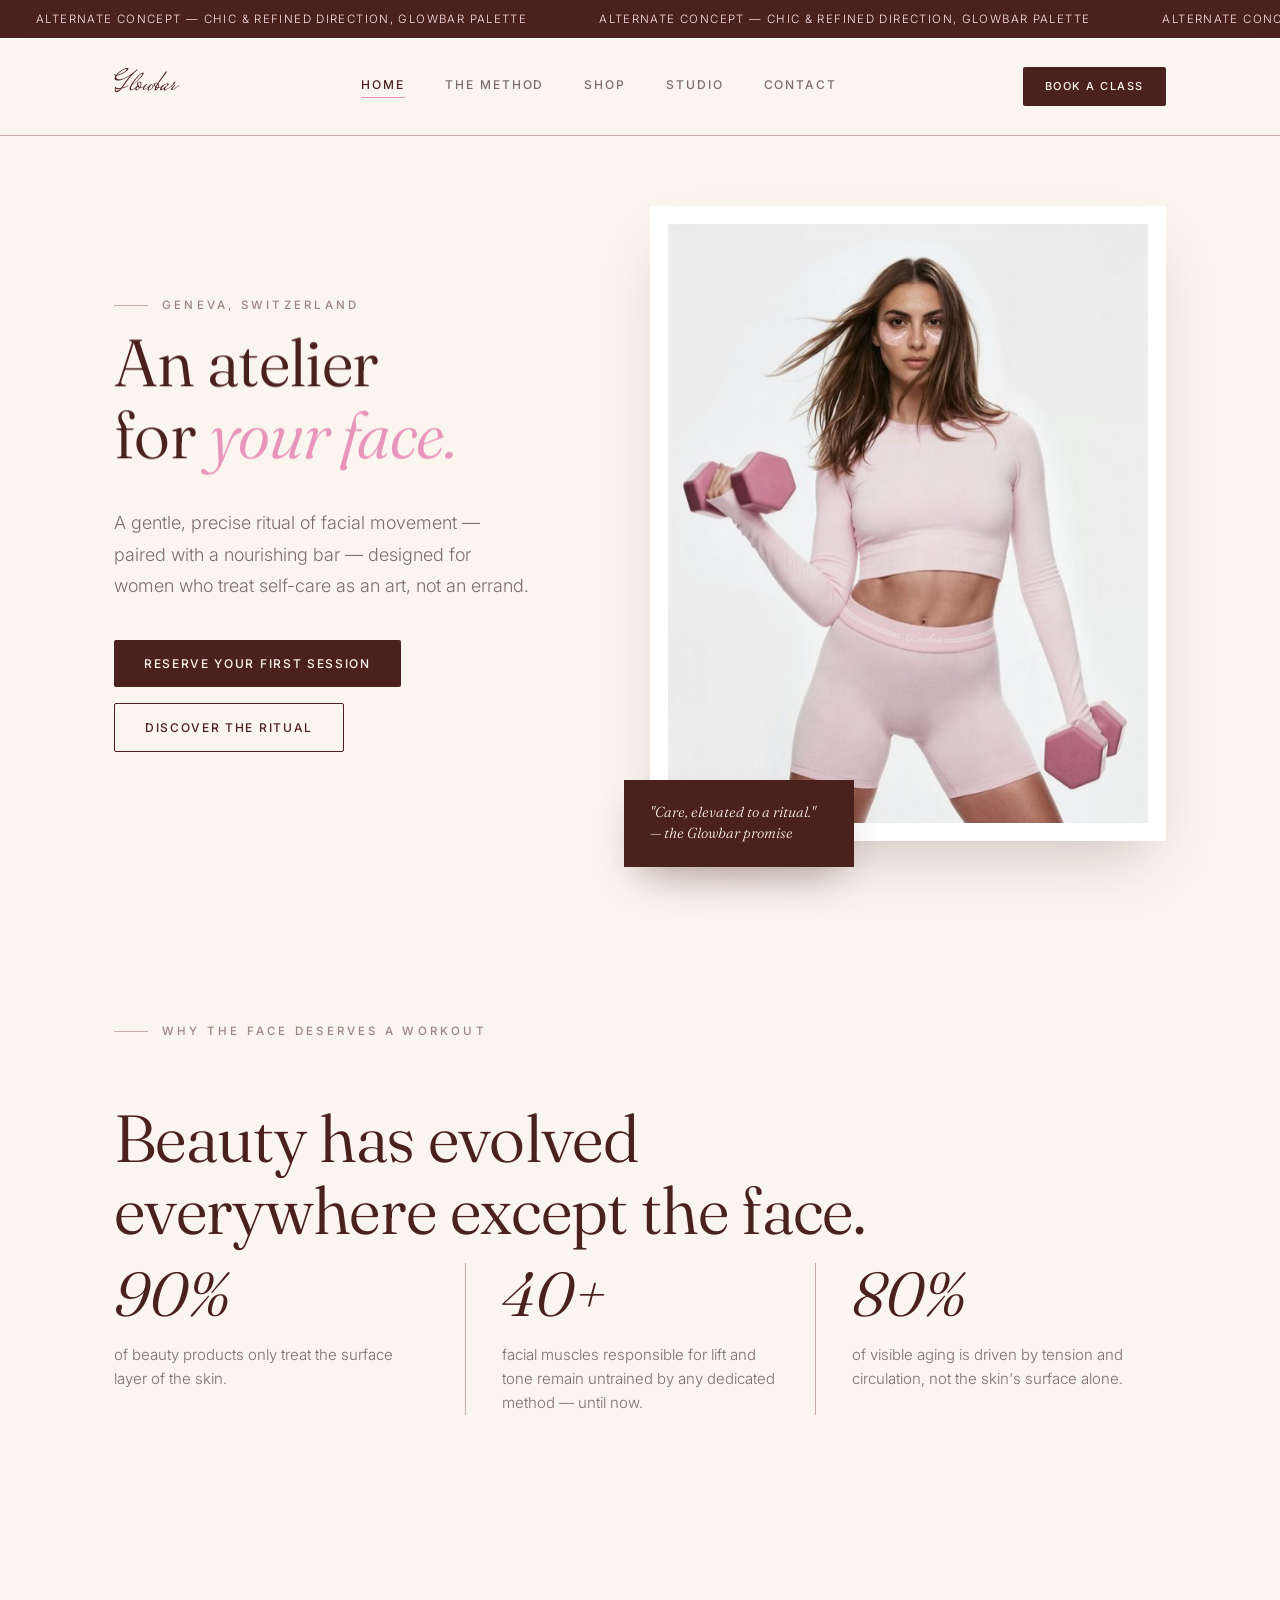
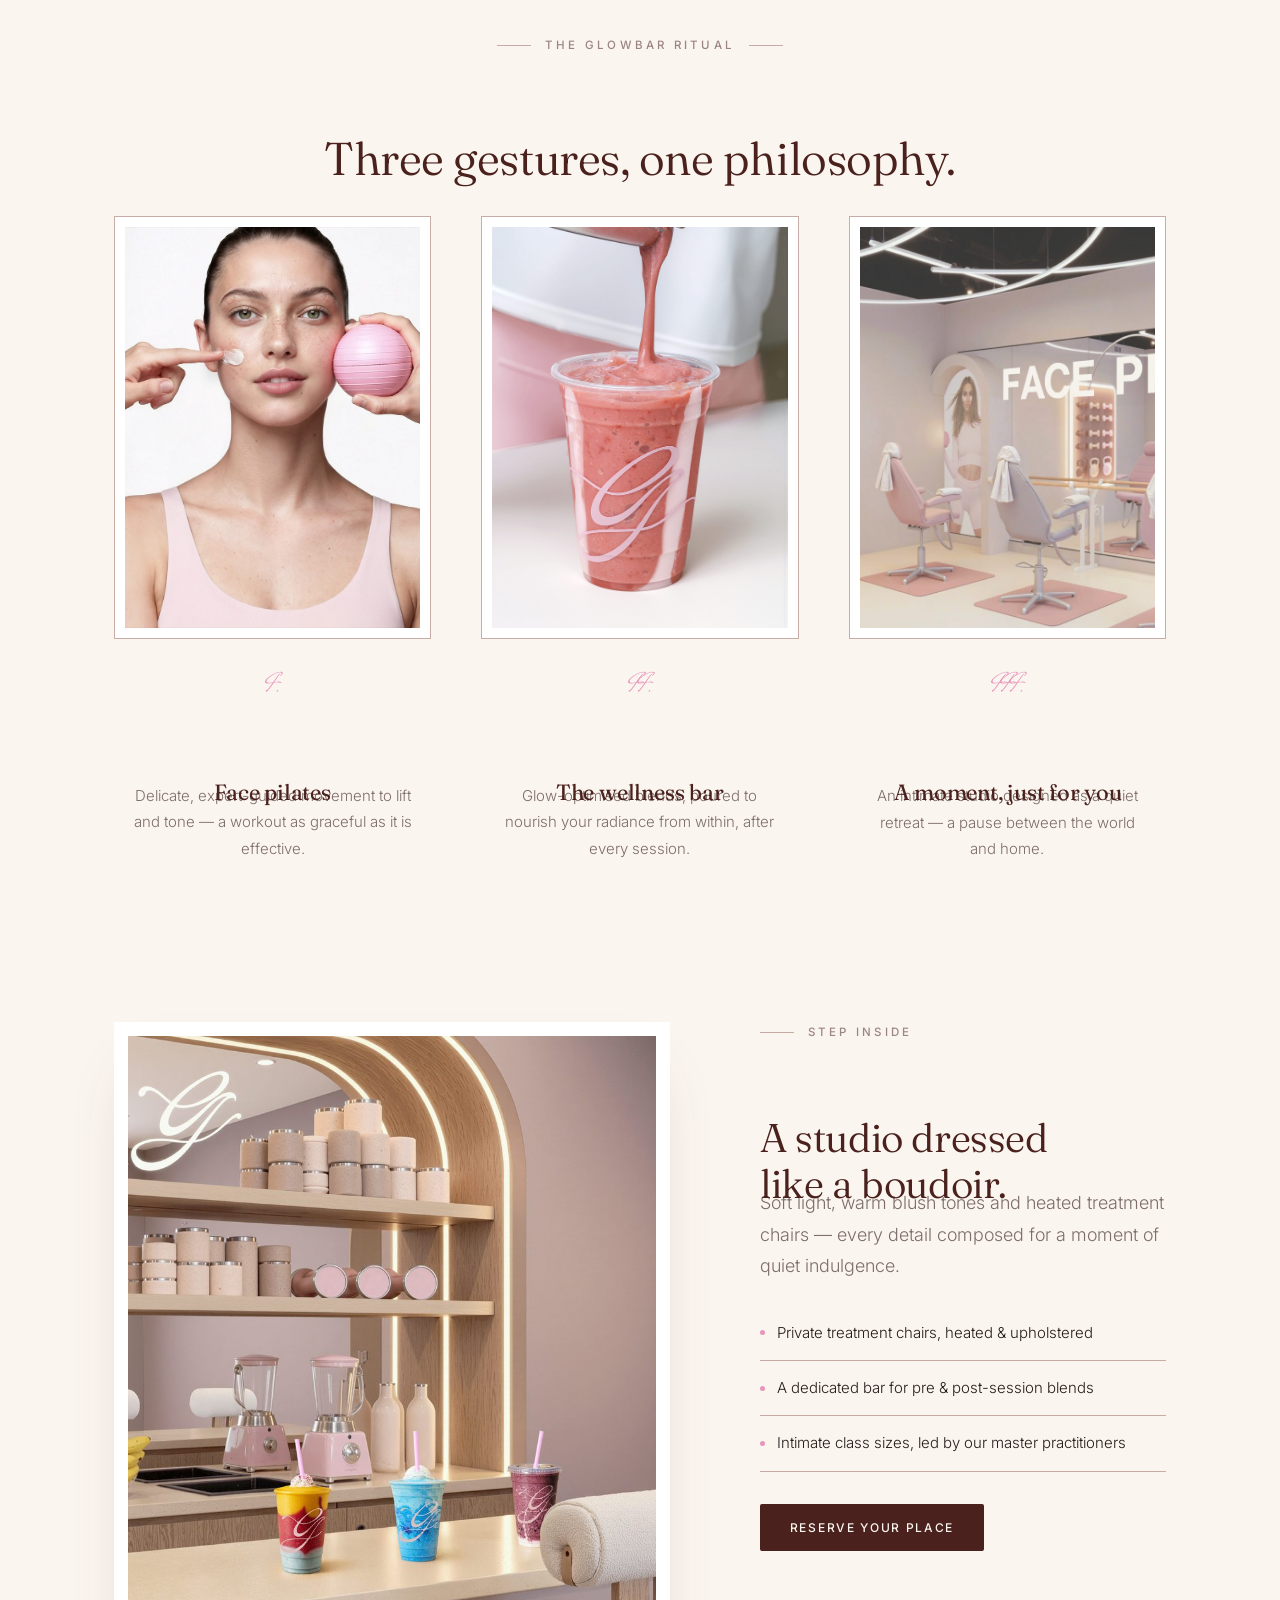
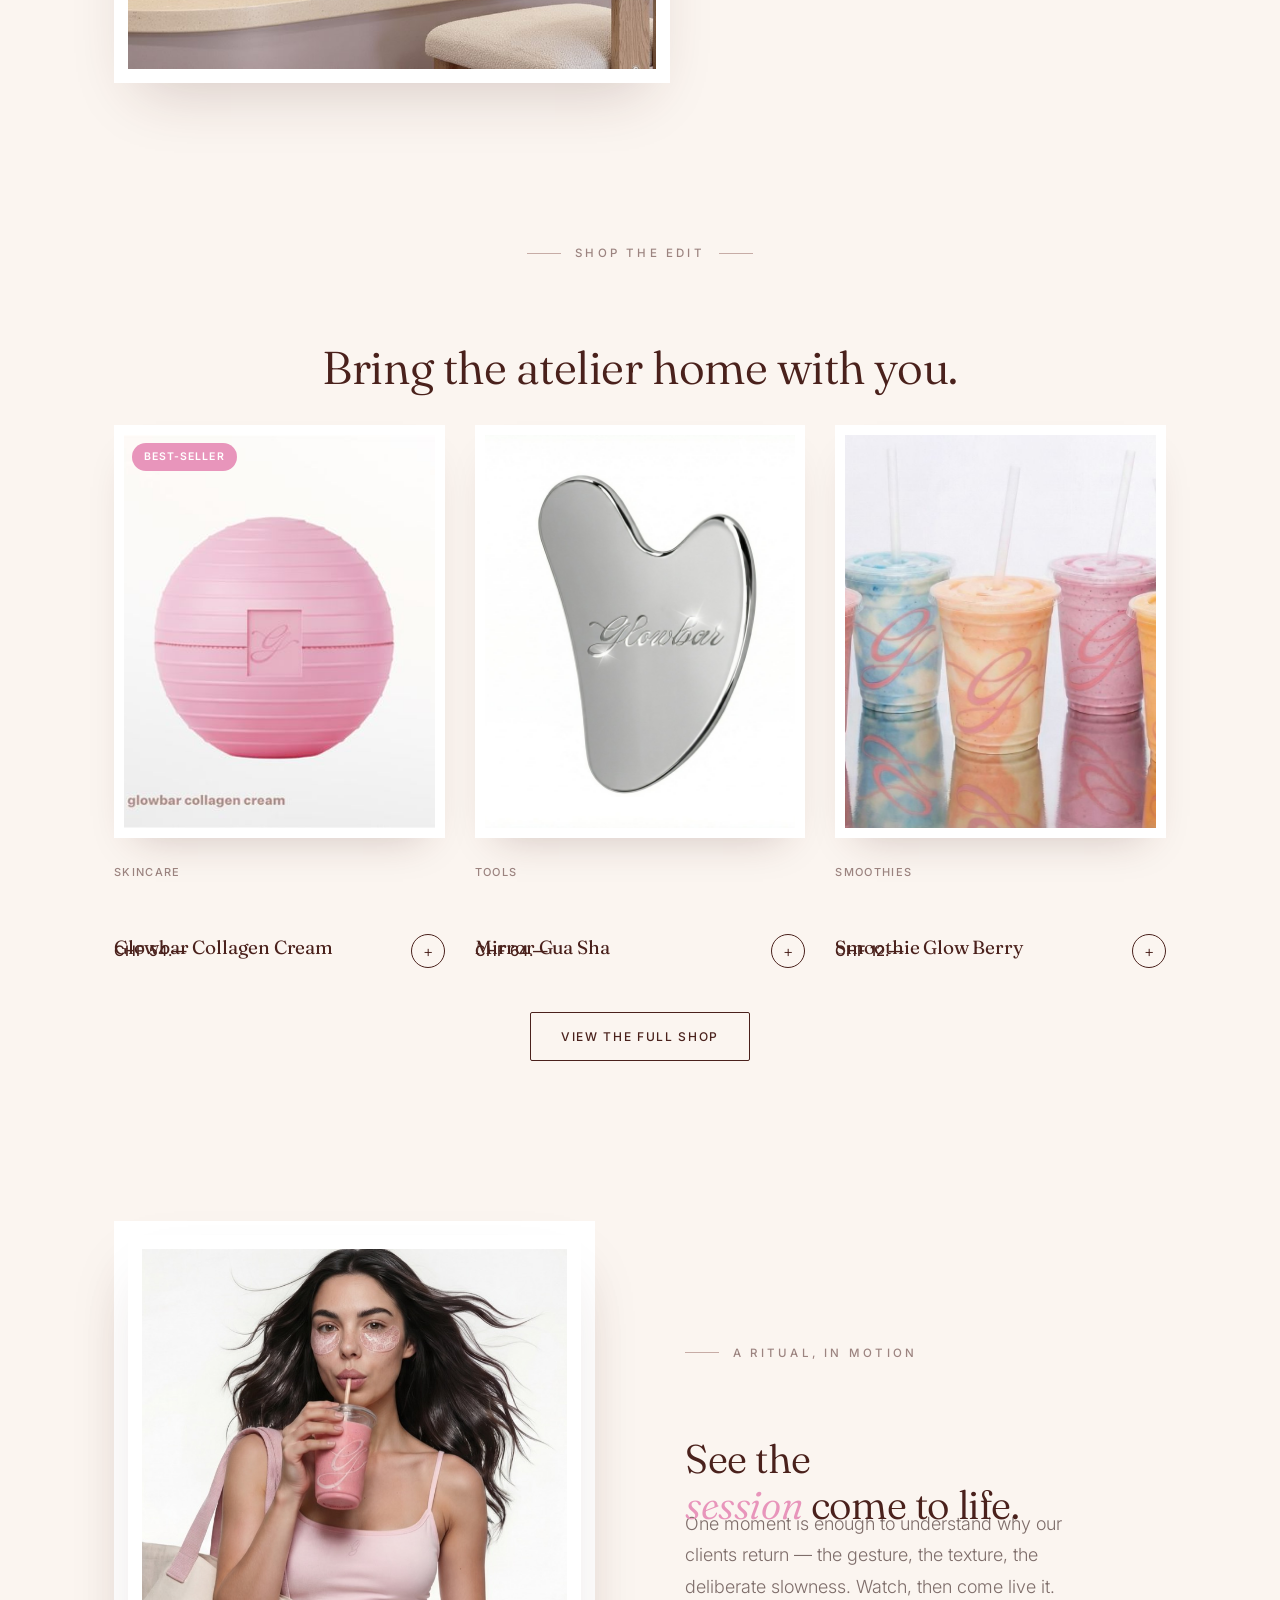
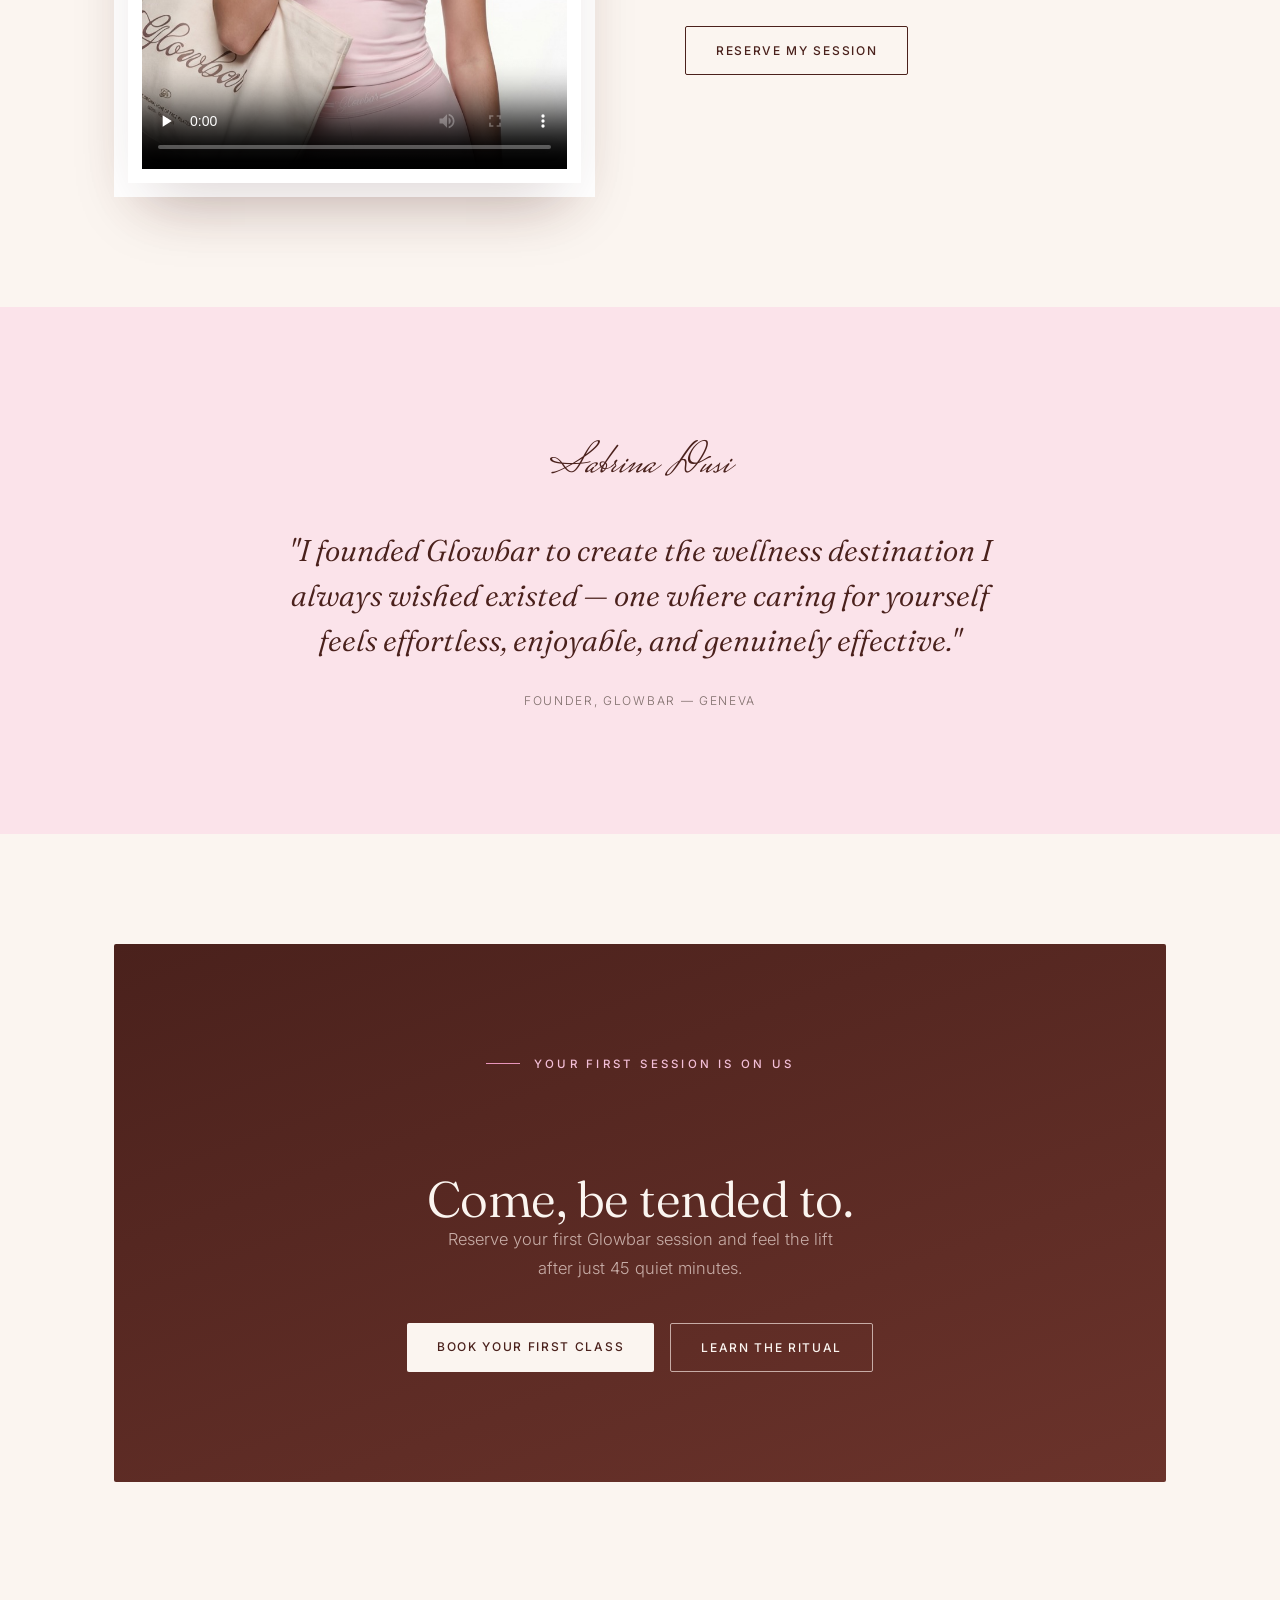
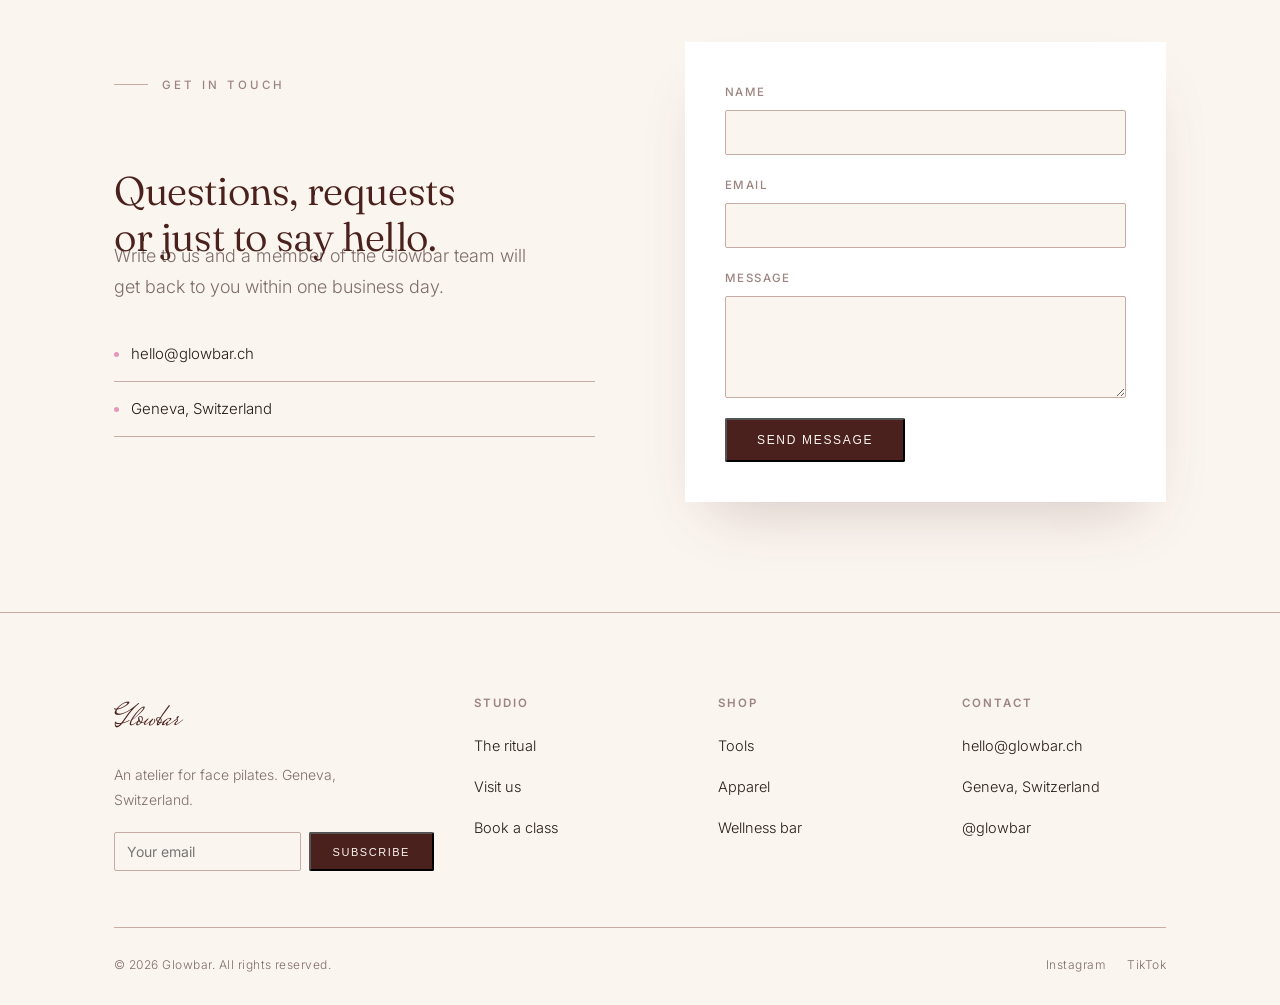
==== commit 97534fff: "Rebuild scroll-drift with a visible range, on every heading Previous version maxed out at +/-16px wi" ====
--- a/index.html
+++ b/index.html
@@ -51,6 +51,12 @@
   em{font-style:italic;color:var(--pink-deep);}
   .script{font-family:var(--font-script);color:var(--oxblood);}
 
+  /* TEXT DRIFT ON SCROLL */
+  [data-parallax]{will-change:transform;}
+  @media (prefers-reduced-motion:reduce){
+    [data-parallax]{transform:none !important;}
+  }
+
   /* HEADER */
   header{
     position:sticky;top:0;z-index:50;
@@ -352,7 +358,7 @@
     <div class="container hero-grid">
       <div class="hero-copy">
         <span class="eyebrow">Geneva, Switzerland</span>
-        <h1 class="display">An atelier<br>for <em>your face.</em></h1>
+        <h1 class="display" data-parallax>An atelier<br>for <em>your face.</em></h1>
         <p class="lede">A gentle, precise ritual of facial movement — paired with a nourishing bar — designed for women who treat self-care as an art, not an errand.</p>
         <div class="cta-row">
           <a href="#book" class="btn btn-primary">Reserve your first session</a>
@@ -371,7 +377,7 @@
   <section class="hero hero-stats">
     <div class="container">
       <span class="eyebrow">Why the face deserves a workout</span>
-      <h2 class="display">Beauty has evolved<br>everywhere except the face.</h2>
+      <h2 class="display" data-parallax>Beauty has evolved<br>everywhere except the face.</h2>
       <div class="stats-row">
         <div class="stat-block">
           <span class="stat-number">90%</span>
@@ -393,25 +399,25 @@
     <div class="container">
       <div class="section-head center">
         <span class="eyebrow center">The Glowbar Ritual</span>
-        <h2>Three gestures, one philosophy.</h2>
+        <h2 data-parallax>Three gestures, one philosophy.</h2>
       </div>
       <div class="pillars">
         <article class="pillar">
           <div class="pillar-media"><img src="assets/treatment-ball.jpg" alt="Facial sculpting tool applied to the cheek" loading="lazy" decoding="async"></div>
           <span class="roman">I.</span>
-          <h3>Face pilates</h3>
+          <h3 data-parallax>Face pilates</h3>
           <p>Delicate, expert-guided movement to lift and tone — a workout as graceful as it is effective.</p>
         </article>
         <article class="pillar">
           <div class="pillar-media"><img src="assets/smoothie-pour.jpg" alt="A Glowbar smoothie being poured" loading="lazy" decoding="async"></div>
           <span class="roman">II.</span>
-          <h3>The wellness bar</h3>
+          <h3 data-parallax>The wellness bar</h3>
           <p>Glow-optimised blends, poured to nourish your radiance from within, after every session.</p>
         </article>
         <article class="pillar">
           <div class="pillar-media"><img src="assets/studio-interior.jpg" alt="Glowbar studio interior" loading="lazy" decoding="async"></div>
           <span class="roman">III.</span>
-          <h3>A moment, just for you</h3>
+          <h3 data-parallax>A moment, just for you</h3>
           <p>An intimate studio designed as a quiet retreat — a pause between the world and home.</p>
         </article>
       </div>
@@ -424,7 +430,7 @@
         <div class="split-media"><img src="assets/wellness-counter.jpg" alt="Glowbar wellness bar counter with neon signage, smoothies and fresh ingredients" loading="lazy" decoding="async"></div>
         <div class="split-copy">
           <span class="eyebrow">Step inside</span>
-          <h2>A studio dressed<br>like a boudoir.</h2>
+          <h2 data-parallax>A studio dressed<br>like a boudoir.</h2>
           <p class="lede">Soft light, warm blush tones and heated treatment chairs — every detail composed for a moment of quiet indulgence.</p>
           <ul>
             <li>Private treatment chairs, heated &amp; upholstered</li>
@@ -441,7 +447,7 @@
     <div class="container">
       <div class="section-head center">
         <span class="eyebrow center">Shop the edit</span>
-        <h2>Bring the atelier home with you.</h2>
+        <h2 data-parallax>Bring the atelier home with you.</h2>
       </div>
       <div class="eshop-preview">
         <article class="eshop-card">
@@ -450,7 +456,7 @@
             <img src="assets/product-collagen-cream.jpg" alt="Glowbar Collagen Cream" loading="lazy" decoding="async" width="800" height="946">
           </div>
           <span class="cat">Skincare</span>
-          <h3>Glowbar Collagen Cream</h3>
+          <h3 data-parallax>Glowbar Collagen Cream</h3>
           <div class="product-row">
             <span class="price">CHF 54.—</span>
             <a href="shop.html" class="add-link" aria-label="Discover Glowbar Collagen Cream">+</a>
@@ -461,7 +467,7 @@
             <img src="assets/product-tools-set.jpg" alt="Roller quartz rose, gua sha miroir et bandeau Glowbar" loading="lazy" decoding="async" width="800" height="800">
           </div>
           <span class="cat">Tools</span>
-          <h3>Mirror Gua Sha</h3>
+          <h3 data-parallax>Mirror Gua Sha</h3>
           <div class="product-row">
             <span class="price">CHF 64.—</span>
             <a href="shop.html" class="add-link" aria-label="Discover Mirror Gua Sha">+</a>
@@ -472,7 +478,7 @@
             <img src="assets/product-smoothie-lineup.jpg" alt="Gamme de smoothies glow Glowbar" loading="lazy" decoding="async" width="800" height="447">
           </div>
           <span class="cat">Smoothies</span>
-          <h3>Smoothie Glow Berry</h3>
+          <h3 data-parallax>Smoothie Glow Berry</h3>
           <div class="product-row">
             <span class="price">CHF 12.—</span>
             <a href="shop.html" class="add-link" aria-label="Discover Smoothie Glow Berry">+</a>
@@ -497,7 +503,7 @@
         </div>
         <div class="split-copy">
           <span class="eyebrow">A ritual, in motion</span>
-          <h2>See the<br><em>session</em> come to life.</h2>
+          <h2 data-parallax>See the<br><em>session</em> come to life.</h2>
           <p class="lede">One moment is enough to understand why our clients return — the gesture, the texture, the deliberate slowness. Watch, then come live it.</p>
           <div class="cta-row"><a href="#book" class="btn btn-outline">Reserve my session</a></div>
         </div>
@@ -519,7 +525,7 @@
     <div class="container">
       <div class="cta-band">
         <span class="eyebrow">Your first session is on us</span>
-        <h2>Come, be tended to.</h2>
+        <h2 data-parallax>Come, be tended to.</h2>
         <p>Reserve your first Glowbar session and feel the lift after just 45 quiet minutes.</p>
         <div class="cta-row">
           <a href="#" class="btn btn-light">Book your first class</a>
@@ -534,7 +540,7 @@
       <div class="split">
         <div class="split-copy">
           <span class="eyebrow">Get in touch</span>
-          <h2>Questions, requests<br>or just to say hello.</h2>
+          <h2 data-parallax>Questions, requests<br>or just to say hello.</h2>
           <p class="lede">Write to us and a member of the Glowbar team will get back to you within one business day.</p>
           <ul>
             <li><a href="mailto:hello@glowbar.ch">hello@glowbar.ch</a></li>
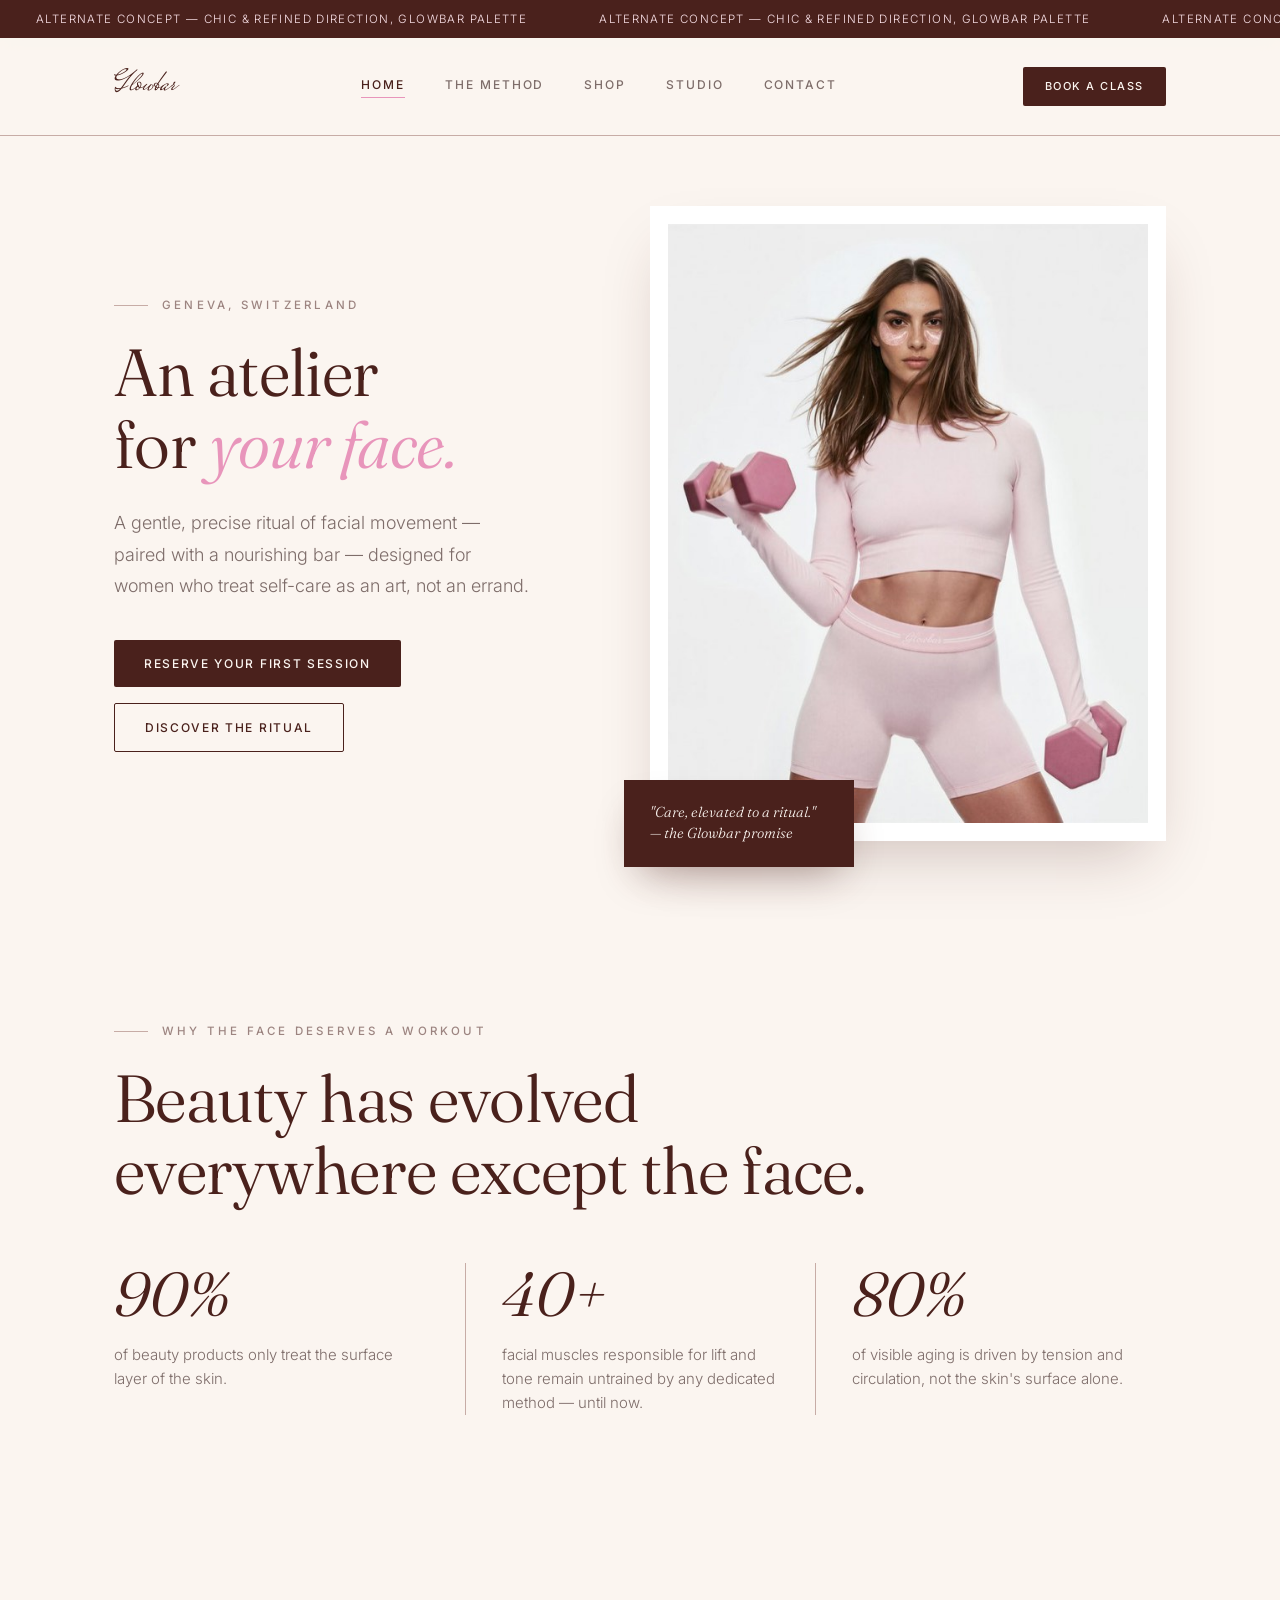
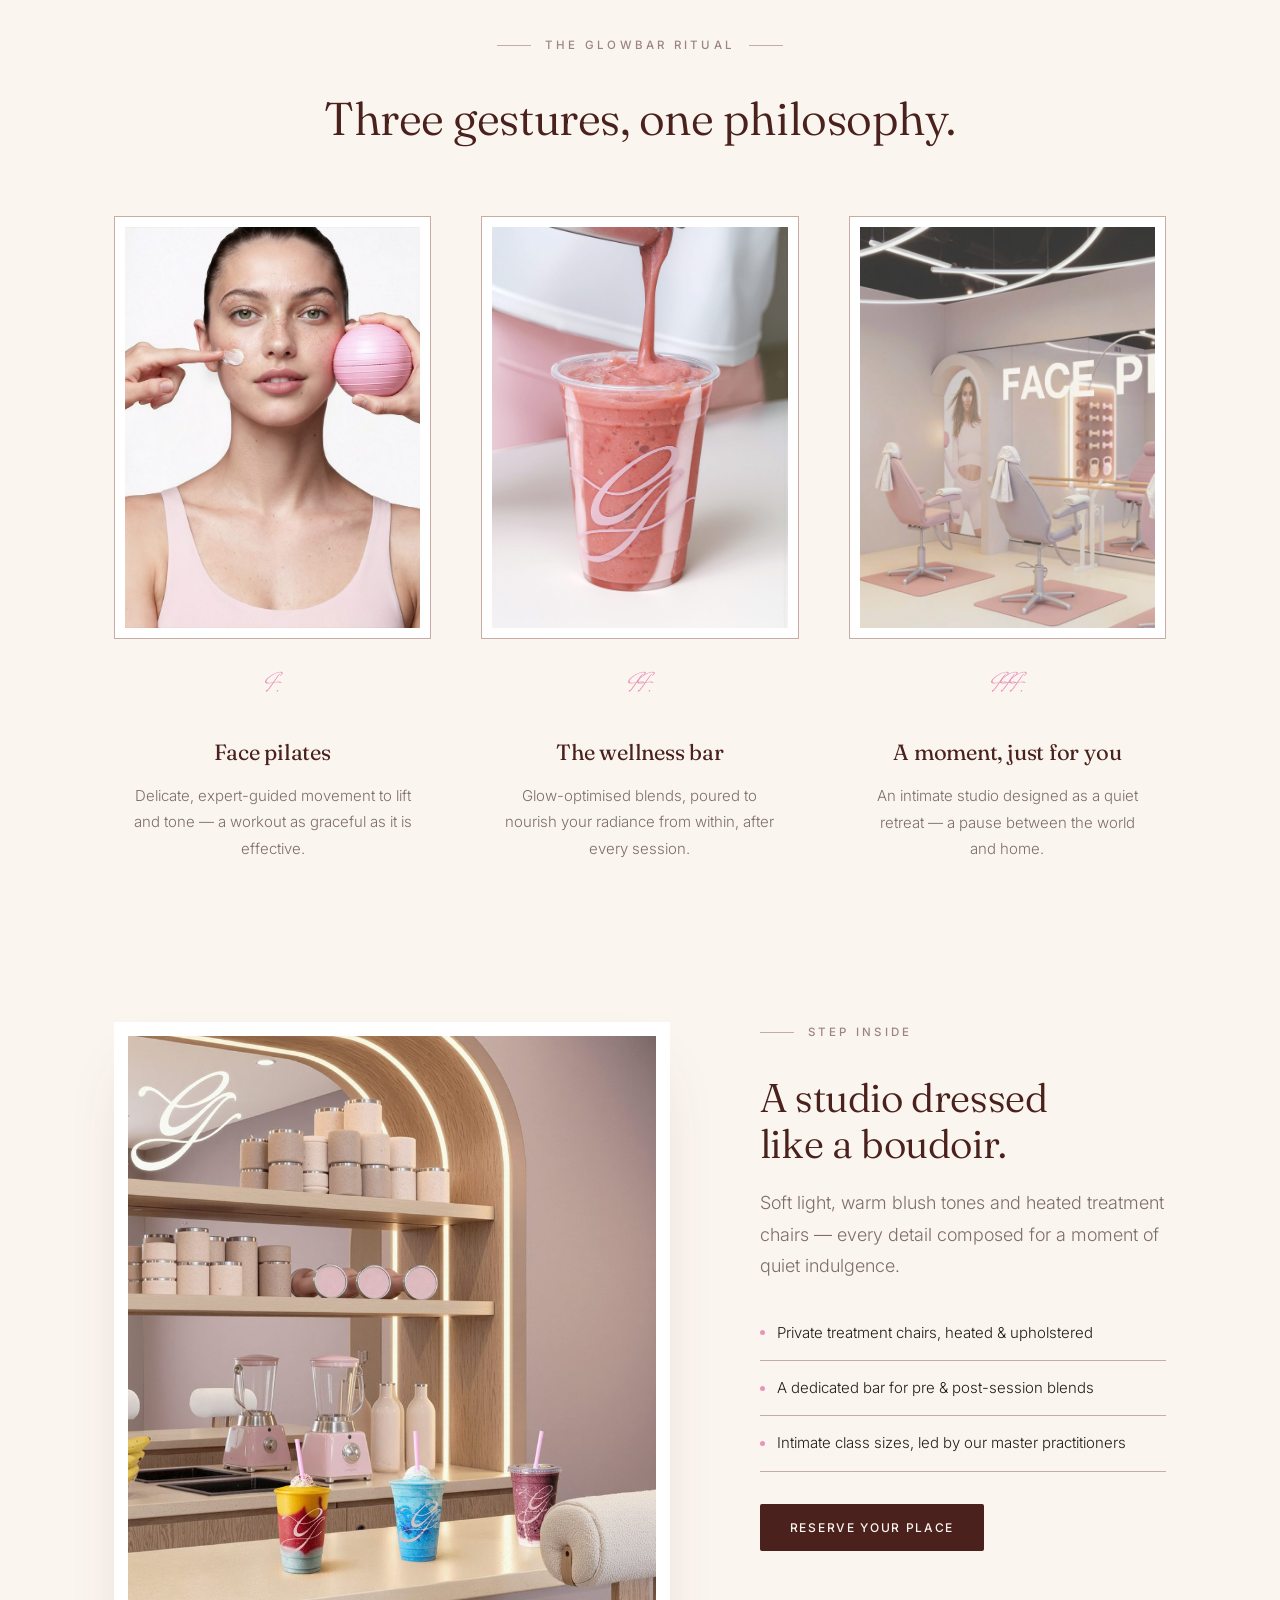
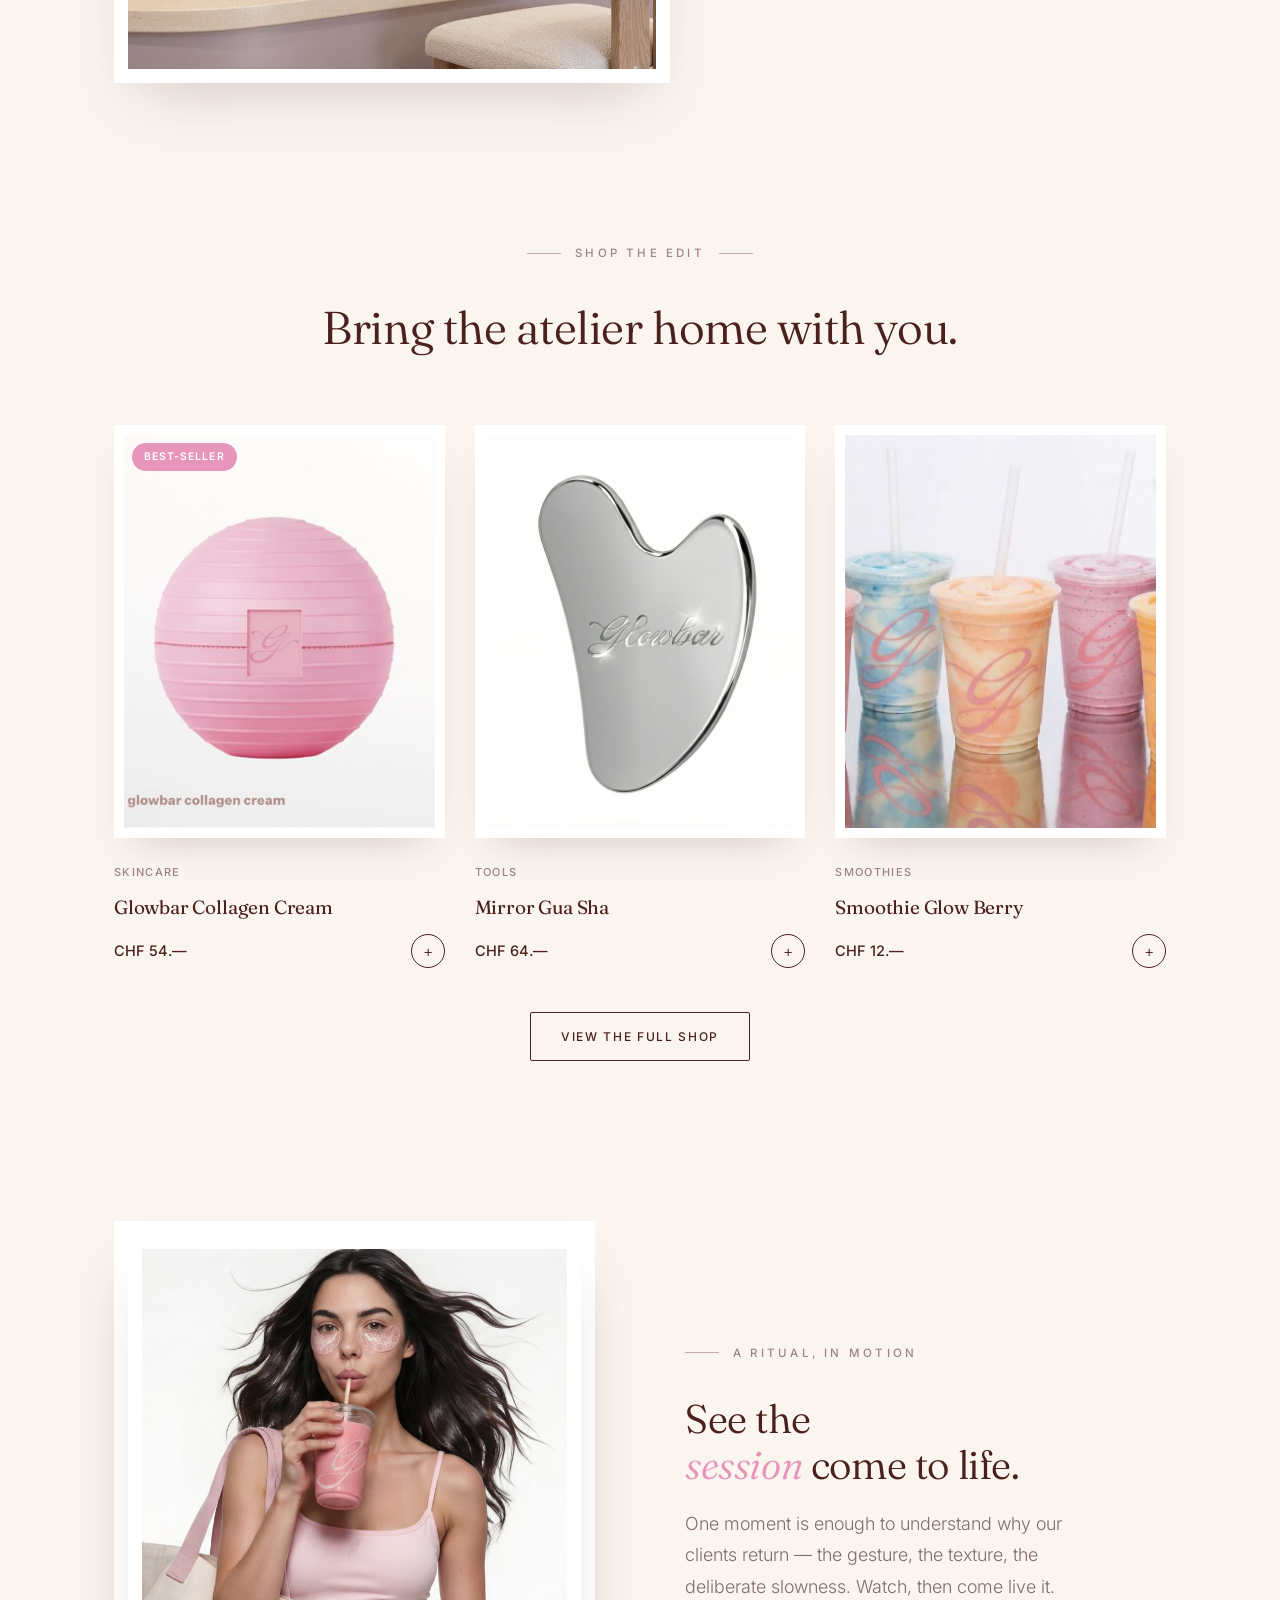
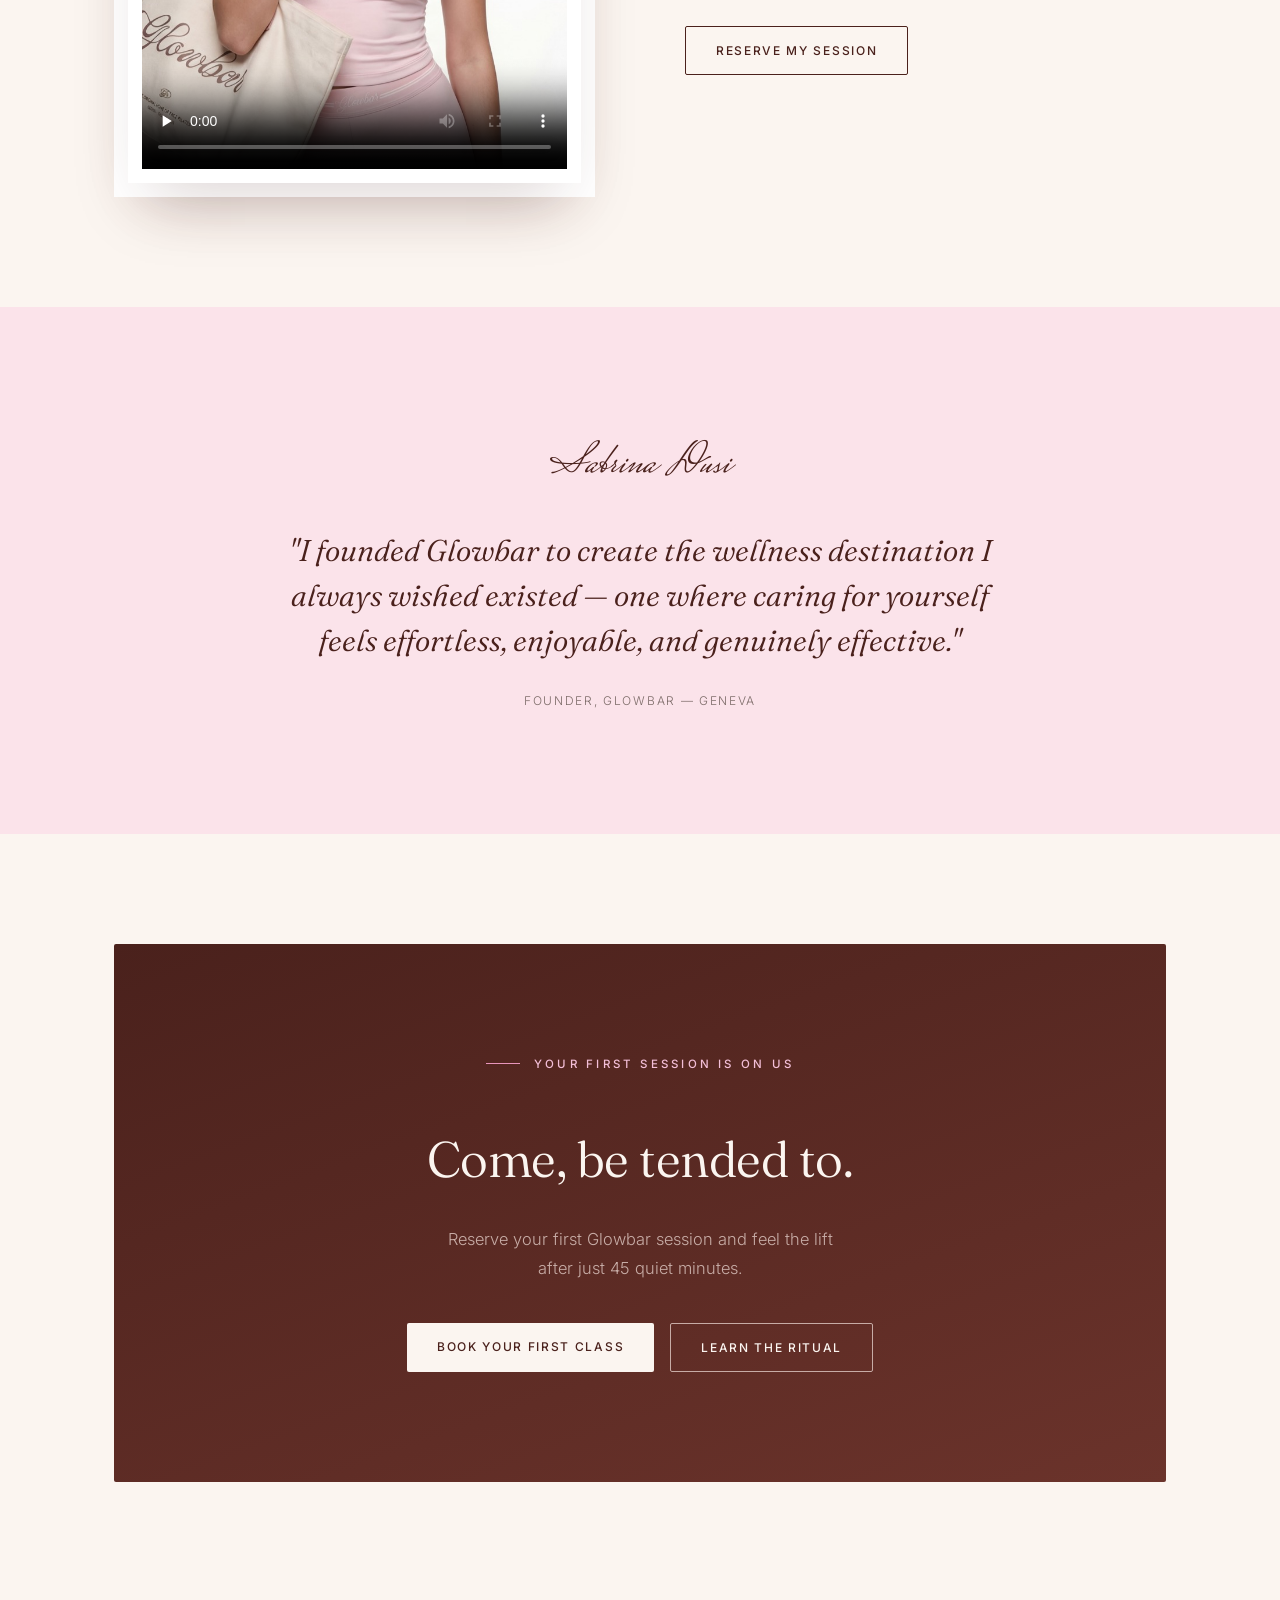
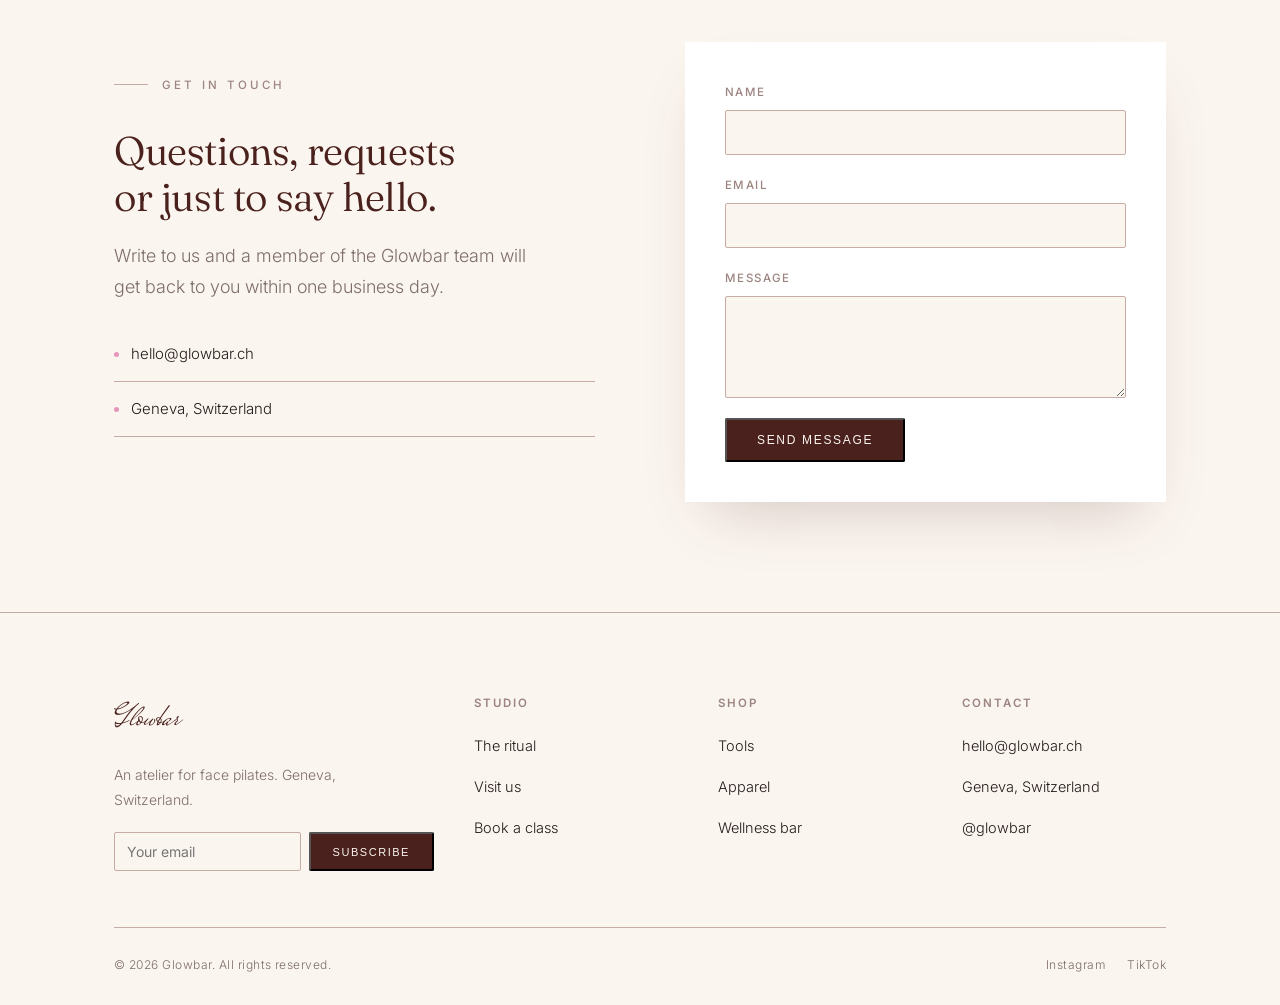
==== commit dd718158: "Remove the scroll-drift text animation (again) Confirmed working programmatically last time, but sti" ====
--- a/index.html
+++ b/index.html
@@ -51,12 +51,6 @@
   em{font-style:italic;color:var(--pink-deep);}
   .script{font-family:var(--font-script);color:var(--oxblood);}
 
-  /* TEXT DRIFT ON SCROLL */
-  [data-parallax]{will-change:transform;}
-  @media (prefers-reduced-motion:reduce){
-    [data-parallax]{transform:none !important;}
-  }
-
   /* HEADER */
   header{
     position:sticky;top:0;z-index:50;
@@ -358,7 +352,7 @@
     <div class="container hero-grid">
       <div class="hero-copy">
         <span class="eyebrow">Geneva, Switzerland</span>
-        <h1 class="display" data-parallax>An atelier<br>for <em>your face.</em></h1>
+        <h1 class="display">An atelier<br>for <em>your face.</em></h1>
         <p class="lede">A gentle, precise ritual of facial movement — paired with a nourishing bar — designed for women who treat self-care as an art, not an errand.</p>
         <div class="cta-row">
           <a href="#book" class="btn btn-primary">Reserve your first session</a>
@@ -377,7 +371,7 @@
   <section class="hero hero-stats">
     <div class="container">
       <span class="eyebrow">Why the face deserves a workout</span>
-      <h2 class="display" data-parallax>Beauty has evolved<br>everywhere except the face.</h2>
+      <h2 class="display">Beauty has evolved<br>everywhere except the face.</h2>
       <div class="stats-row">
         <div class="stat-block">
           <span class="stat-number">90%</span>
@@ -399,25 +393,25 @@
     <div class="container">
       <div class="section-head center">
         <span class="eyebrow center">The Glowbar Ritual</span>
-        <h2 data-parallax>Three gestures, one philosophy.</h2>
+        <h2>Three gestures, one philosophy.</h2>
       </div>
       <div class="pillars">
         <article class="pillar">
           <div class="pillar-media"><img src="assets/treatment-ball.jpg" alt="Facial sculpting tool applied to the cheek" loading="lazy" decoding="async"></div>
           <span class="roman">I.</span>
-          <h3 data-parallax>Face pilates</h3>
+          <h3>Face pilates</h3>
           <p>Delicate, expert-guided movement to lift and tone — a workout as graceful as it is effective.</p>
         </article>
         <article class="pillar">
           <div class="pillar-media"><img src="assets/smoothie-pour.jpg" alt="A Glowbar smoothie being poured" loading="lazy" decoding="async"></div>
           <span class="roman">II.</span>
-          <h3 data-parallax>The wellness bar</h3>
+          <h3>The wellness bar</h3>
           <p>Glow-optimised blends, poured to nourish your radiance from within, after every session.</p>
         </article>
         <article class="pillar">
           <div class="pillar-media"><img src="assets/studio-interior.jpg" alt="Glowbar studio interior" loading="lazy" decoding="async"></div>
           <span class="roman">III.</span>
-          <h3 data-parallax>A moment, just for you</h3>
+          <h3>A moment, just for you</h3>
           <p>An intimate studio designed as a quiet retreat — a pause between the world and home.</p>
         </article>
       </div>
@@ -430,7 +424,7 @@
         <div class="split-media"><img src="assets/wellness-counter.jpg" alt="Glowbar wellness bar counter with neon signage, smoothies and fresh ingredients" loading="lazy" decoding="async"></div>
         <div class="split-copy">
           <span class="eyebrow">Step inside</span>
-          <h2 data-parallax>A studio dressed<br>like a boudoir.</h2>
+          <h2>A studio dressed<br>like a boudoir.</h2>
           <p class="lede">Soft light, warm blush tones and heated treatment chairs — every detail composed for a moment of quiet indulgence.</p>
           <ul>
             <li>Private treatment chairs, heated &amp; upholstered</li>
@@ -447,7 +441,7 @@
     <div class="container">
       <div class="section-head center">
         <span class="eyebrow center">Shop the edit</span>
-        <h2 data-parallax>Bring the atelier home with you.</h2>
+        <h2>Bring the atelier home with you.</h2>
       </div>
       <div class="eshop-preview">
         <article class="eshop-card">
@@ -456,7 +450,7 @@
             <img src="assets/product-collagen-cream.jpg" alt="Glowbar Collagen Cream" loading="lazy" decoding="async" width="800" height="946">
           </div>
           <span class="cat">Skincare</span>
-          <h3 data-parallax>Glowbar Collagen Cream</h3>
+          <h3>Glowbar Collagen Cream</h3>
           <div class="product-row">
             <span class="price">CHF 54.—</span>
             <a href="shop.html" class="add-link" aria-label="Discover Glowbar Collagen Cream">+</a>
@@ -467,7 +461,7 @@
             <img src="assets/product-tools-set.jpg" alt="Roller quartz rose, gua sha miroir et bandeau Glowbar" loading="lazy" decoding="async" width="800" height="800">
           </div>
           <span class="cat">Tools</span>
-          <h3 data-parallax>Mirror Gua Sha</h3>
+          <h3>Mirror Gua Sha</h3>
           <div class="product-row">
             <span class="price">CHF 64.—</span>
             <a href="shop.html" class="add-link" aria-label="Discover Mirror Gua Sha">+</a>
@@ -478,7 +472,7 @@
             <img src="assets/product-smoothie-lineup.jpg" alt="Gamme de smoothies glow Glowbar" loading="lazy" decoding="async" width="800" height="447">
           </div>
           <span class="cat">Smoothies</span>
-          <h3 data-parallax>Smoothie Glow Berry</h3>
+          <h3>Smoothie Glow Berry</h3>
           <div class="product-row">
             <span class="price">CHF 12.—</span>
             <a href="shop.html" class="add-link" aria-label="Discover Smoothie Glow Berry">+</a>
@@ -503,7 +497,7 @@
         </div>
         <div class="split-copy">
           <span class="eyebrow">A ritual, in motion</span>
-          <h2 data-parallax>See the<br><em>session</em> come to life.</h2>
+          <h2>See the<br><em>session</em> come to life.</h2>
           <p class="lede">One moment is enough to understand why our clients return — the gesture, the texture, the deliberate slowness. Watch, then come live it.</p>
           <div class="cta-row"><a href="#book" class="btn btn-outline">Reserve my session</a></div>
         </div>
@@ -525,7 +519,7 @@
     <div class="container">
       <div class="cta-band">
         <span class="eyebrow">Your first session is on us</span>
-        <h2 data-parallax>Come, be tended to.</h2>
+        <h2>Come, be tended to.</h2>
         <p>Reserve your first Glowbar session and feel the lift after just 45 quiet minutes.</p>
         <div class="cta-row">
           <a href="#" class="btn btn-light">Book your first class</a>
@@ -540,7 +534,7 @@
       <div class="split">
         <div class="split-copy">
           <span class="eyebrow">Get in touch</span>
-          <h2 data-parallax>Questions, requests<br>or just to say hello.</h2>
+          <h2>Questions, requests<br>or just to say hello.</h2>
           <p class="lede">Write to us and a member of the Glowbar team will get back to you within one business day.</p>
           <ul>
             <li><a href="mailto:hello@glowbar.ch">hello@glowbar.ch</a></li>
